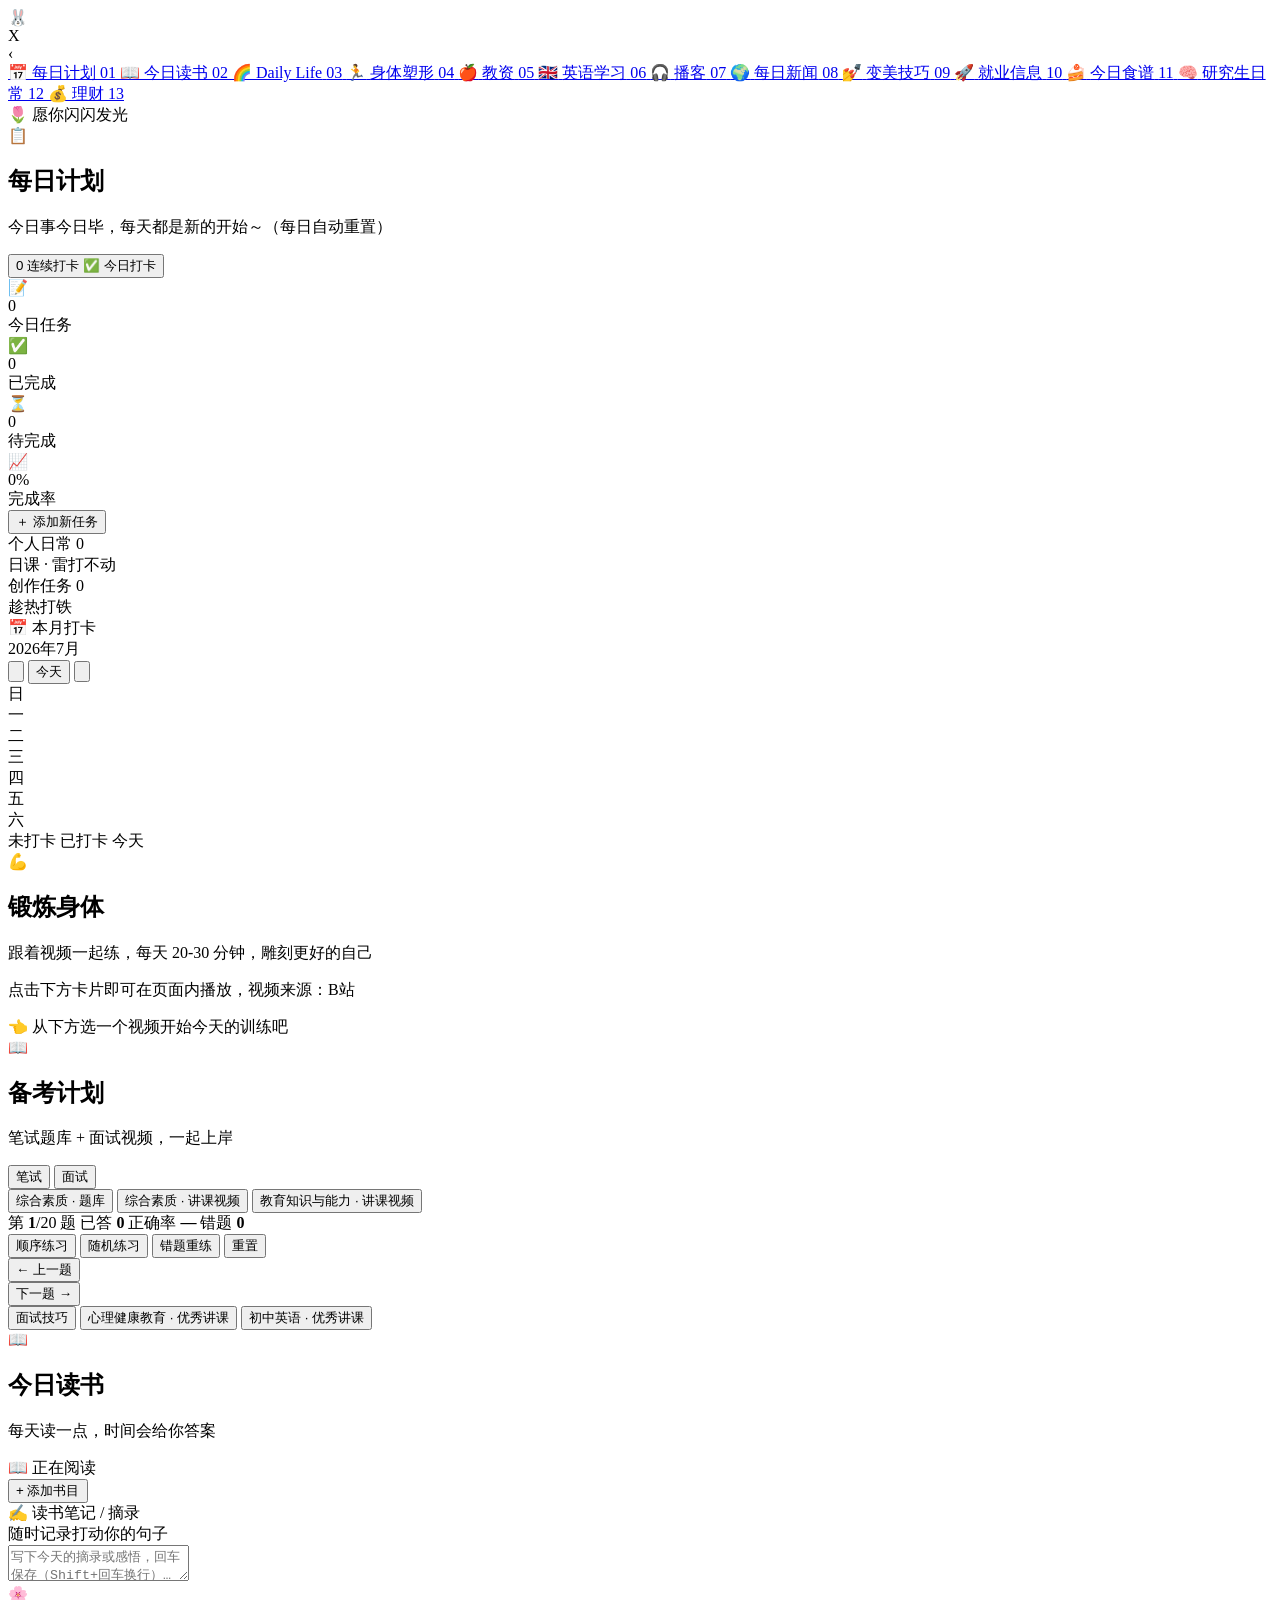
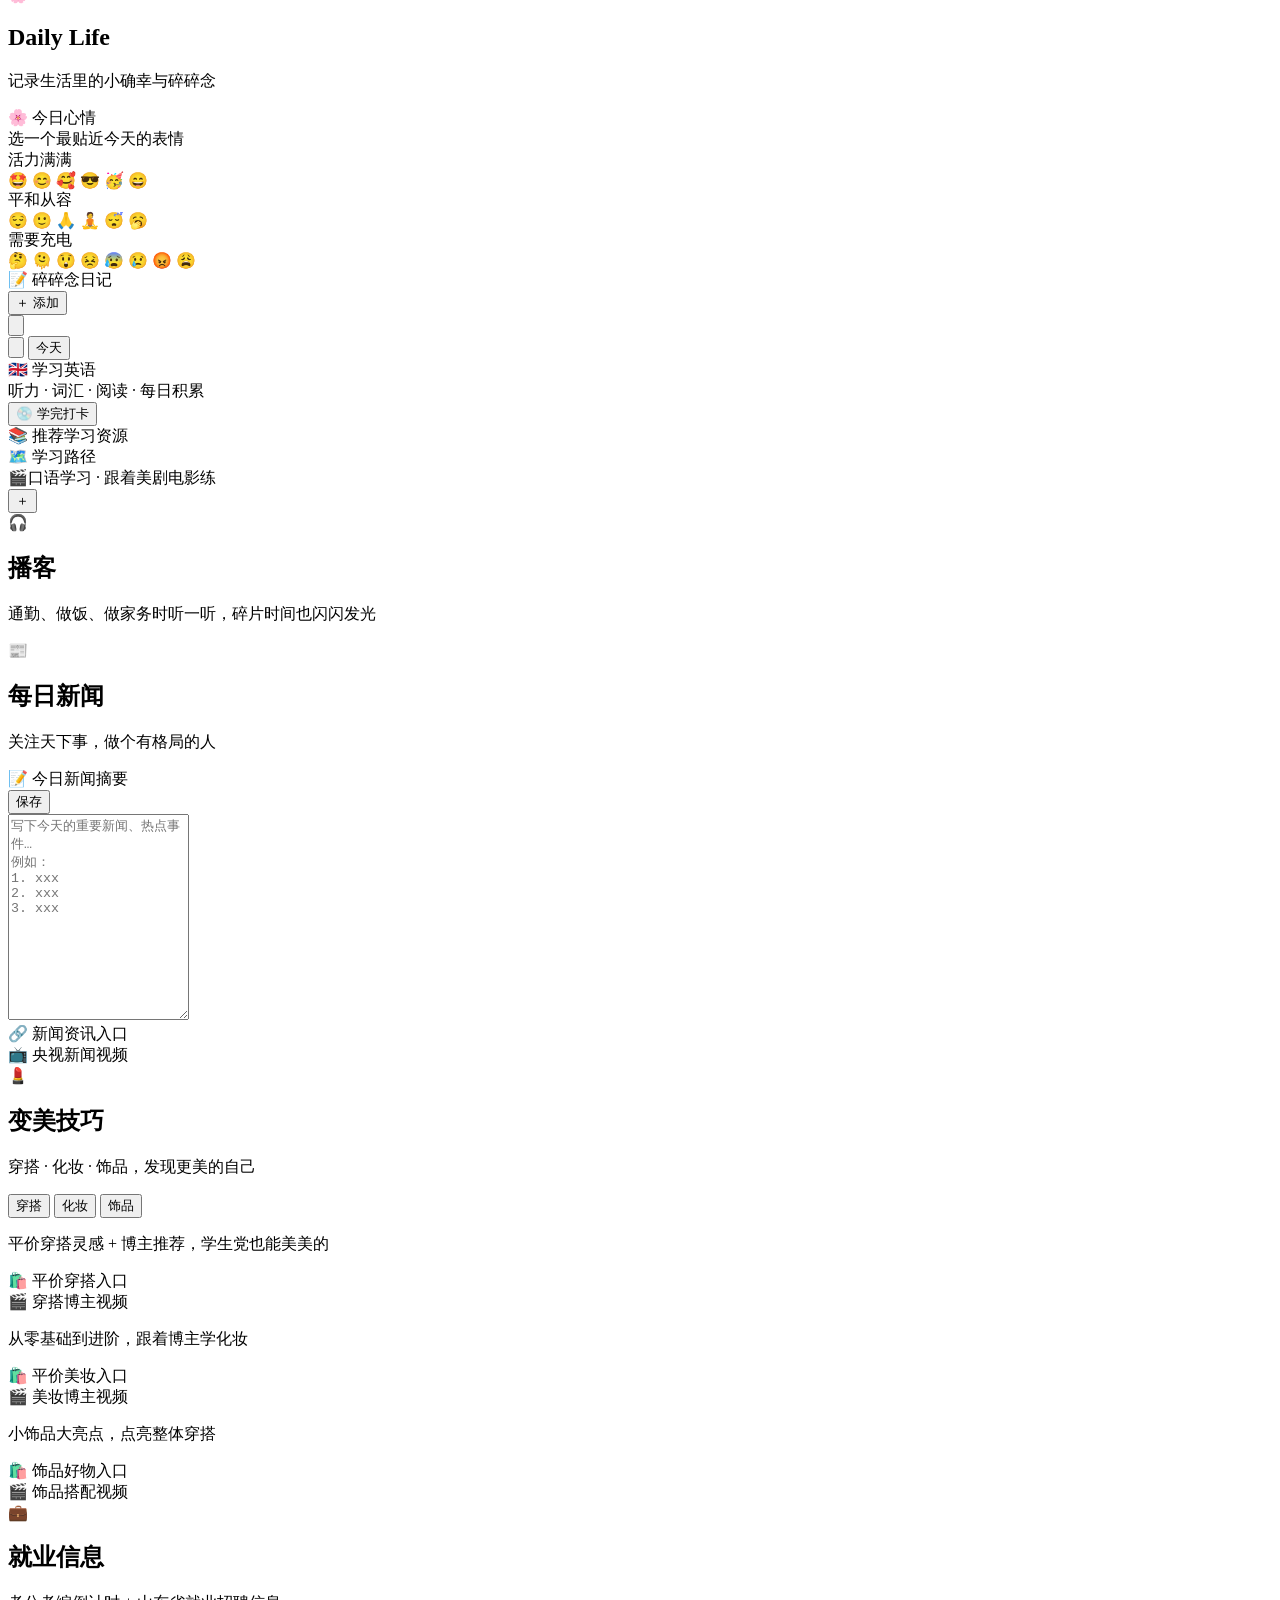
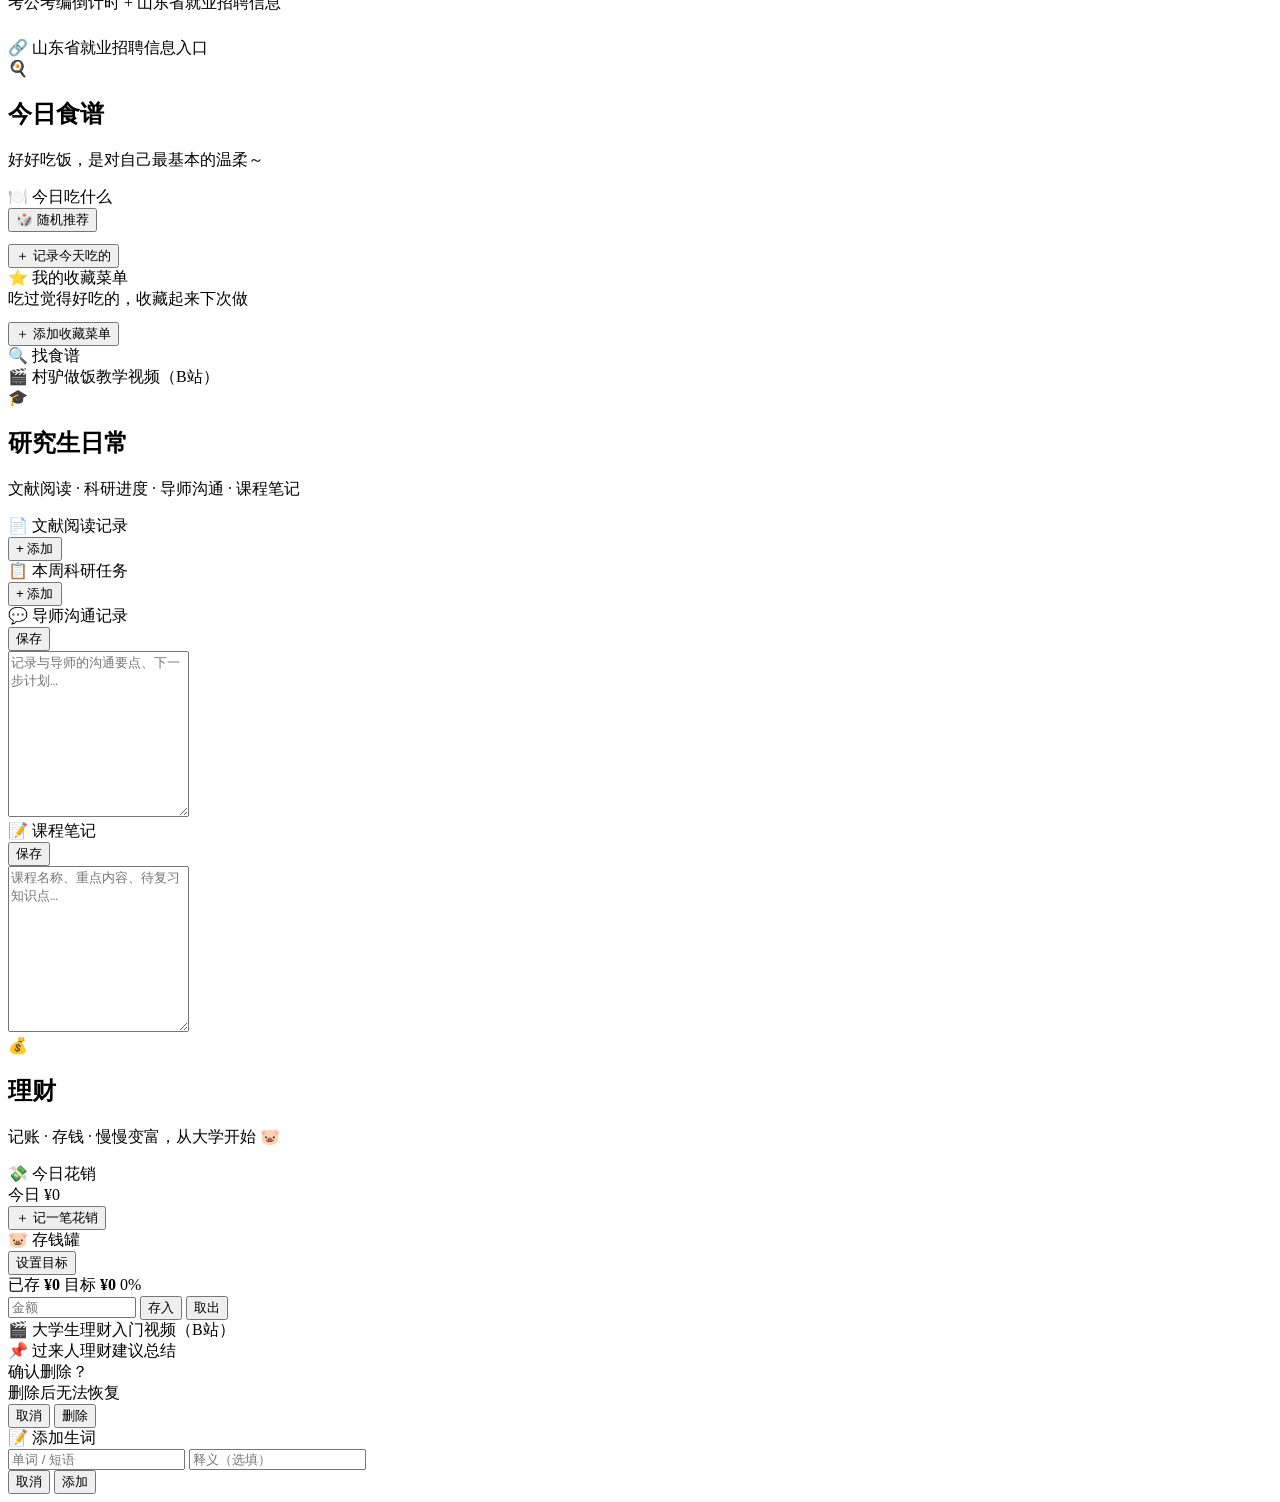
==== index.html @ 8f9fee1a "deploy: index.html" ====
<!DOCTYPE html>
<html lang="zh-CN">
<head>
  <meta charset="UTF-8" />
  <meta name="viewport" content="width=device-width, initial-scale=1.0" />
  <title>🐰 X</title>
  <meta name="theme-color" content="#d4a5a5" />
  <meta name="apple-mobile-web-app-capable" content="yes" />
  <meta name="apple-mobile-web-app-status-bar-style" content="default" />
  <meta name="apple-mobile-web-app-title" content="X" />
  <link rel="manifest" href="manifest.json" />
  <link rel="icon" type="image/x-icon" href="xsj-logo.ico" />
  <link rel="apple-touch-icon" href="apple-touch-icon.png" />
  <link rel="stylesheet" href="style.css" />
</head>
<body>
  <div class="app">
    <!-- ============= 侧边栏 ============= -->
    <aside class="sidebar">
      <div class="sidebar-top">
        <div class="user-pill">
          <div class="user-avatar">🐰</div>
          <div class="user-text">
            <div class="user-title">X</div>
          </div>
          <span class="user-arrow">‹</span>
        </div>
      </div>

      <nav class="nav" id="mainNav">
        <a class="nav-item active" data-page="plan" href="#plan">
          <span class="nav-emoji">📅</span>
          <span class="nav-label">每日计划</span>
          <span class="nav-num">01</span>
        </a>
        <a class="nav-item" data-page="reading" href="#reading">
          <span class="nav-emoji">📖</span>
          <span class="nav-label">今日读书</span>
          <span class="nav-num">02</span>
        </a>
        <a class="nav-item" data-page="dailylife" href="#dailylife">
          <span class="nav-emoji">🌈</span>
          <span class="nav-label">Daily Life</span>
          <span class="nav-num">03</span>
        </a>
        <a class="nav-item" data-page="body" href="#body">
          <span class="nav-emoji">🏃</span>
          <span class="nav-label">身体塑形</span>
          <span class="nav-num">04</span>
        </a>
        <a class="nav-item" data-page="exam" href="#exam">
          <span class="nav-emoji">🍎</span>
          <span class="nav-label">教资</span>
          <span class="nav-num">05</span>
        </a>
        <a class="nav-item" data-page="english" href="#english">
          <span class="nav-emoji">🇬🇧</span>
          <span class="nav-label">英语学习</span>
          <span class="nav-num">06</span>
        </a>
        <a class="nav-item" data-page="podcast" href="#podcast">
          <span class="nav-emoji">🎧</span>
          <span class="nav-label">播客</span>
          <span class="nav-num">07</span>
        </a>
        <a class="nav-item" data-page="news" href="#news">
          <span class="nav-emoji">🌍</span>
          <span class="nav-label">每日新闻</span>
          <span class="nav-num">08</span>
        </a>
        <a class="nav-item" data-page="beauty" href="#beauty">
          <span class="nav-emoji">💅</span>
          <span class="nav-label">变美技巧</span>
          <span class="nav-num">09</span>
        </a>
        <a class="nav-item" data-page="job" href="#job">
          <span class="nav-emoji">🚀</span>
          <span class="nav-label">就业信息</span>
          <span class="nav-num">10</span>
        </a>
        <a class="nav-item" data-page="food" href="#food">
          <span class="nav-emoji">🍰</span>
          <span class="nav-label">今日食谱</span>
          <span class="nav-num">11</span>
        </a>
        <a class="nav-item" data-page="grad" href="#grad">
          <span class="nav-emoji">🧠</span>
          <span class="nav-label">研究生日常</span>
          <span class="nav-num">12</span>
        </a>
        <a class="nav-item" data-page="finance" href="#finance">
          <span class="nav-emoji">💰</span>
          <span class="nav-label">理财</span>
          <span class="nav-num">13</span>
        </a>
      </nav>

      <div class="sidebar-bottom">
        <div class="mini-card">
          <span class="mini-icon">🌷</span>
          <span>愿你闪闪发光</span>
        </div>
      </div>
    </aside>

    <!-- ============= 主体内容 ============= -->
    <main class="main">
      <!-- ============= 每日计划 ============= -->
      <section class="page page-plan active" data-page="plan">
        <div class="page-header">
          <div>
            <div class="page-title-row">
              <span class="page-title-icon">📋</span>
              <h1>每日计划</h1>
            </div>
            <p class="page-desc">今日事今日毕，每天都是新的开始～（每日自动重置）</p>
          </div>
          <button class="checkin-pill" id="planCheckin">
            <span class="checkin-streak" id="planStreak">0</span>
            <span class="checkin-label">连续打卡</span>
            <span class="checkin-btn">
              <span class="checkin-check">✅</span>
              <span>今日打卡</span>
            </span>
          </button>
        </div>

        <!-- 统计4宫格 -->
        <div class="stats-grid">
          <div class="stat-tile">
            <div class="stat-tile-icon">📝</div>
            <div class="stat-tile-num" id="statTotal">0</div>
            <div class="stat-tile-label">今日任务</div>
          </div>
          <div class="stat-tile">
            <div class="stat-tile-icon">✅</div>
            <div class="stat-tile-num" id="statDone">0</div>
            <div class="stat-tile-label">已完成</div>
          </div>
          <div class="stat-tile">
            <div class="stat-tile-icon">⏳</div>
            <div class="stat-tile-num" id="statPending">0</div>
            <div class="stat-tile-label">待完成</div>
          </div>
          <div class="stat-tile">
            <div class="stat-tile-icon">📈</div>
            <div class="stat-tile-num" id="statRate">0%</div>
            <div class="stat-tile-label">完成率</div>
          </div>
        </div>

        <!-- 添加新任务 -->
        <button class="add-task-main" id="addTaskMain">
          <span class="add-plus">＋</span>
          <span>添加新任务</span>
        </button>

        <!-- 任务输入框（默认隐藏） -->
        <div class="add-task-expand" id="addTaskExpand" style="display:none">
          <div class="add-task-row">
            <input type="text" id="newTaskName" placeholder="输入新任务名称…" />
            <select id="newTaskCol">
              <option value="personal">个人日常</option>
              <option value="creative">创作任务</option>
            </select>
            <select id="newTaskLink">
              <option value="">无链接</option>
              <option value="reading">今日读书</option>
              <option value="dailylife">Daily Life</option>
              <option value="body">身体塑形</option>
              <option value="exam">教资</option>
              <option value="english">英语学习</option>
              <option value="podcast">播客</option>
              <option value="news">每日新闻</option>
              <option value="beauty">变美技巧</option>
              <option value="job">就业信息</option>
              <option value="food">今日食谱</option>
              <option value="grad">研究生日常</option>
              <option value="finance">理财</option>
            </select>
            <button class="btn-primary" id="confirmAddTask">添加</button>
            <button class="btn-ghost" id="cancelAddTask">取消</button>
          </div>
        </div>

        <!-- 双栏看板 -->
        <div class="kanban">
          <div class="kanban-col" data-col="personal">
            <div class="col-head">
              <div class="col-title">
                <span class="dot" style="background:#ff6fa5"></span>
                个人日常
                <span class="col-count" id="countPersonal">0</span>
              </div>
              <div class="col-sub">日课 · 雷打不动</div>
            </div>
            <div class="task-list" id="listPersonal"></div>
          </div>

          <div class="kanban-col" data-col="creative">
            <div class="col-head">
              <div class="col-title">
                <span class="dot" style="background:#a78bfa"></span>
                创作任务
                <span class="col-count" id="countCreative">0</span>
              </div>
              <div class="col-sub">趁热打铁</div>
            </div>
            <div class="task-list" id="listCreative"></div>
          </div>
        </div>

        <!-- 本月打卡日历 -->
        <div class="calendar-section">
          <div class="calendar-card">
            <div class="calendar-head">
              <div>
                <div class="calendar-title">📅 本月打卡</div>
                <div class="calendar-sub" id="calendarMonth">2026年7月</div>
              </div>
              <div class="calendar-nav">
                <button class="cal-nav-btn" id="calPrev" title="上一月">
                  <svg viewBox="0 0 24 24" fill="none"><path d="M15 18l-6-6 6-6" stroke="currentColor" stroke-width="2" stroke-linecap="round" stroke-linejoin="round"/></svg>
                </button>
                <button class="cal-nav-btn today" id="calToday" title="回到今天">今天</button>
                <button class="cal-nav-btn" id="calNext" title="下一月">
                  <svg viewBox="0 0 24 24" fill="none"><path d="M9 18l6-6-6-6" stroke="currentColor" stroke-width="2" stroke-linecap="round" stroke-linejoin="round"/></svg>
                </button>
              </div>
            </div>
            <div class="calendar-grid" id="calendarGrid">
              <div class="cal-weekday">日</div>
              <div class="cal-weekday">一</div>
              <div class="cal-weekday">二</div>
              <div class="cal-weekday">三</div>
              <div class="cal-weekday">四</div>
              <div class="cal-weekday">五</div>
              <div class="cal-weekday">六</div>
            </div>
            <div class="calendar-legend">
              <span><i class="legend-dot unchecked"></i>未打卡</span>
              <span><i class="legend-dot checked"></i>已打卡</span>
              <span><i class="legend-dot today"></i>今天</span>
            </div>
          </div>
        </div>
      </section>

      <!-- ============= 锻炼身体（原身体塑形） ============= -->
      <section class="page page-body" data-page="body">
        <div class="page-header">
          <div>
            <div class="page-title-row">
              <span class="page-title-icon">💪</span>
              <h1>锻炼身体</h1>
            </div>
            <p class="page-desc">跟着视频一起练，每天 20-30 分钟，雕刻更好的自己</p>
          </div>
        </div>
        <div class="body-intro">
          <p class="body-tip">点击下方卡片即可在页面内播放，视频来源：B站</p>
        </div>
        <div class="body-tabs" id="bodyTabs"></div>
        <div class="player-wrap" id="playerWrap">
          <div class="player-empty">👈 从下方选一个视频开始今天的训练吧</div>
        </div>
        <div class="video-grid" id="videoGrid"></div>
      </section>

      <!-- ============= 备考计划（原教资） ============= -->
      <section class="page page-exam" data-page="exam">
        <div class="page-header">
          <div>
            <div class="page-title-row">
              <span class="page-title-icon">📖</span>
              <h1>备考计划</h1>
            </div>
            <p class="page-desc">笔试题库 + 面试视频，一起上岸</p>
          </div>
        </div>

        <div class="teacher-subtabs">
          <button class="teacher-subtab active" data-subtab="written">笔试</button>
          <button class="teacher-subtab" data-subtab="interview">面试</button>
        </div>

        <div class="teacher-panel active" data-panel="written">
          <div class="teacher-cats" id="writtenCats">
            <button class="teacher-cat active" data-wcat="quiz">综合素质 · 题库</button>
            <button class="teacher-cat" data-wcat="zhs-video">综合素质 · 讲课视频</button>
            <button class="teacher-cat" data-wcat="jkn-video">教育知识与能力 · 讲课视频</button>
          </div>
          <div class="teacher-section active" data-wsection="quiz">
            <div class="quiz-wrap">
              <div class="quiz-topbar">
                <div class="quiz-stats">
                  <span class="quiz-stat">第 <b id="quizIndex">1</b>/<span id="quizTotal">20</span> 题</span>
                  <span class="quiz-stat quiz-stat-correct">已答 <b id="quizAnswered">0</b></span>
                  <span class="quiz-stat quiz-stat-rate">正确率 <b id="quizRate">—</b></span>
                  <span class="quiz-stat quiz-stat-wrong">错题 <b id="quizWrongCount">0</b></span>
                </div>
                <div class="quiz-controls">
                  <button class="quiz-mode-btn active" data-qmode="order">顺序练习</button>
                  <button class="quiz-mode-btn" data-qmode="random">随机练习</button>
                  <button class="quiz-mode-btn" data-qmode="wrong">错题重练</button>
                  <button class="quiz-mode-btn quiz-reset" id="quizReset">重置</button>
                </div>
              </div>
              <div class="quiz-card" id="quizCard"></div>
              <div class="quiz-nav">
                <button class="btn btn-ghost" id="quizPrev">← 上一题</button>
                <div class="quiz-dots" id="quizDots"></div>
                <button class="btn btn-ghost" id="quizNext">下一题 →</button>
              </div>
            </div>
          </div>
          <div class="teacher-section" data-wsection="zhs-video">
            <div class="teacher-video-grid" id="zhsVideoGrid"></div>
          </div>
          <div class="teacher-section" data-wsection="jkn-video">
            <div class="teacher-video-grid" id="jknVideoGrid"></div>
          </div>
        </div>

        <div class="teacher-panel" data-panel="interview">
          <div class="teacher-cats" id="interviewCats">
            <button class="teacher-cat active" data-icat="skills">面试技巧</button>
            <button class="teacher-cat" data-icat="psychology">心理健康教育 · 优秀讲课</button>
            <button class="teacher-cat" data-icat="english">初中英语 · 优秀讲课</button>
          </div>
          <div class="teacher-section active" data-isection="skills">
            <div class="teacher-video-grid" id="skillsVideoGrid"></div>
          </div>
          <div class="teacher-section" data-isection="psychology">
            <div class="teacher-video-grid" id="psychVideoGrid"></div>
          </div>
          <div class="teacher-section" data-isection="english">
            <div class="teacher-video-grid" id="engVideoGrid"></div>
          </div>
        </div>

        <div class="player-wrap" id="teacherPlayerWrap" style="display:none;">
          <div class="player-head">
            <div class="player-title" id="teacherPlayerTitle"></div>
            <a class="player-link" id="teacherPlayerLink" href="#" target="_blank" rel="noopener">在B站打开 ↗</a>
          </div>
          <div class="player-box">
            <iframe id="teacherPlayerFrame" src="" scrolling="no" border="0" frameborder="no" framespacing="0" allowfullscreen="true"></iframe>
          </div>
        </div>
      </section>

      <!-- ============= 今日读书 ============= -->
      <section class="page page-reading" data-page="reading">
        <div class="page-header">
          <div>
            <div class="page-title-row">
              <span class="page-title-icon">📖</span>
              <h1>今日读书</h1>
            </div>
            <p class="page-desc">每天读一点，时间会给你答案</p>
          </div>
        </div>
        <div class="reading-layout">
          <div class="read-card read-current">
            <div class="read-head">
              <div class="read-tag">📖 正在阅读</div>
              <button class="btn-mini" id="addBookBtn">+ 添加书目</button>
            </div>
            <div class="read-list" id="readingList"></div>
          </div>
          <div class="read-card read-notes">
            <div class="read-head">
              <div class="read-tag">✍️ 读书笔记 / 摘录</div>
              <span class="read-sub">随时记录打动你的句子</span>
            </div>
            <div class="note-input-wrap">
              <textarea id="noteInput" class="note-input" placeholder="写下今天的摘录或感悟，回车保存（Shift+回车换行）…"></textarea>
            </div>
            <div class="note-list" id="noteList"></div>
          </div>
        </div>
      </section>

      <!-- ============= Daily Life ============= -->
      <section class="page page-dailylife" data-page="dailylife">
        <div class="page-header">
          <div>
            <div class="page-title-row">
              <span class="page-title-icon">🌸</span>
              <h1>Daily Life</h1>
            </div>
            <p class="page-desc">记录生活里的小确幸与碎碎念</p>
          </div>
        </div>
        <div class="life-layout">
          <div class="life-mood">
            <div class="life-card">
              <div class="read-head">
                <div class="read-tag">🌸 今日心情</div>
                <span class="read-sub">选一个最贴近今天的表情</span>
              </div>
              <div class="mood-section">
                <div class="mood-label mood-label-up">活力满满</div>
                <div class="mood-row" id="moodRowUp">
                  <span class="mood" data-mood="🤩" title="超激动">🤩</span>
                  <span class="mood" data-mood="😊" title="开心">😊</span>
                  <span class="mood" data-mood="🥰" title="被爱包围">🥰</span>
                  <span class="mood" data-mood="😎" title="自信">😎</span>
                  <span class="mood" data-mood="🥳" title="庆祝">🥳</span>
                  <span class="mood" data-mood="😄" title="快乐">😄</span>
                </div>
              </div>
              <div class="mood-section">
                <div class="mood-label mood-label-calm">平和从容</div>
                <div class="mood-row" id="moodRowCalm">
                  <span class="mood" data-mood="😌" title="满足">😌</span>
                  <span class="mood" data-mood="🙂" title="还行">🙂</span>
                  <span class="mood" data-mood="🙏" title="感恩">🙏</span>
                  <span class="mood" data-mood="🧘" title="禅意">🧘</span>
                  <span class="mood" data-mood="😴" title="困倦">😴</span>
                  <span class="mood" data-mood="🥱" title="打哈欠">🥱</span>
                </div>
              </div>
              <div class="mood-section">
                <div class="mood-label mood-label-down">需要充电</div>
                <div class="mood-row" id="moodRowDown">
                  <span class="mood" data-mood="🤔" title="思考">🤔</span>
                  <span class="mood" data-mood="🫠" title="融化">🫠</span>
                  <span class="mood" data-mood="😲" title="惊讶">😲</span>
                  <span class="mood" data-mood="😣" title="烦躁">😣</span>
                  <span class="mood" data-mood="😰" title="焦虑">😰</span>
                  <span class="mood" data-mood="😢" title="难过">😢</span>
                  <span class="mood" data-mood="😡" title="生气">😡</span>
                  <span class="mood" data-mood="😩" title="疲惫">😩</span>
                </div>
              </div>
            </div>
          </div>
          <div class="life-diary">
            <div class="life-card">
              <div class="read-head">
                <div class="read-tag">📝 碎碎念日记</div>
                <button class="btn-mini" id="addDiaryBtn">＋ 添加</button>
              </div>
              <!-- 日期导航 -->
              <div class="diary-date-nav">
                <button class="cal-nav-btn" id="diaryDatePrev" title="前一天">
                  <svg viewBox="0 0 24 24" fill="none"><path d="M15 18l-6-6 6-6" stroke="currentColor" stroke-width="2" stroke-linecap="round" stroke-linejoin="round"/></svg>
                </button>
                <div class="diary-date-display" id="diaryDateDisplay"></div>
                <button class="cal-nav-btn" id="diaryDateNext" title="后一天">
                  <svg viewBox="0 0 24 24" fill="none"><path d="M9 18l6-6-6-6" stroke="currentColor" stroke-width="2" stroke-linecap="round" stroke-linejoin="round"/></svg>
                </button>
                <button class="cal-nav-btn today" id="diaryDateToday">今天</button>
              </div>
              <!-- 添加碎碎念输入区 -->
              <div class="diary-add-expand" id="addDiaryExpand" style="display:none">
                <textarea id="diaryInput" class="note-input" placeholder="今天发生了什么值得记住的事？Shift+回车换行，Enter 或点添加保存…" style="min-height:80px;margin-bottom:10px"></textarea>
                <div class="diary-add-actions">
                  <button class="btn-primary" id="confirmAddDiary">添加</button>
                  <button class="btn-ghost" id="cancelAddDiary">取消</button>
                </div>
              </div>
              <!-- 当日心情展示 -->
              <div class="diary-mood-display" id="diaryMoodDisplay"></div>
              <!-- 碎碎念列表 -->
              <div class="diary-list" id="diaryList"></div>
            </div>
          </div>
        </div>
      </section>

      <!-- ============= 英语学习 ============= -->
      <section class="page page-english" data-page="english">
        <div class="eng-hero">
          <div class="eng-hero-text">
            <div class="eng-hero-title">🇬🇧 学习英语</div>
            <div class="eng-hero-sub">听力 · 词汇 · 阅读 · 每日积累</div>
          </div>
          <button class="eng-checkin" id="engCheckinBtn">
            <span class="eng-checkin-icon">💿</span>
            <span class="eng-checkin-text">学完打卡</span>
          </button>
        </div>

        <div class="eng-card">
          <div class="eng-section-title">
            <span class="eng-section-icon">📚</span>
            <span>推荐学习资源</span>
          </div>
          <div class="eng-resource-list" id="engResourceList"></div>
        </div>

        <div class="eng-card">
          <div class="eng-section-title">
            <span class="eng-section-icon">🗺️</span>
            <span>学习路径</span>
          </div>
          <div class="eng-path" id="engPathList"></div>
        </div>

        <div class="eng-card">
          <div class="eng-section-title eng-flex">
            <div><span class="eng-section-icon">🎬</span><span>口语学习 · 跟着美剧电影练</span></div>
            <button class="eng-mini-add" id="engAddWordMini" title="添加生词">＋</button>
          </div>
          <div class="eng-oral-grid" id="engOralGrid"></div>
        </div>
      </section>

      <!-- ============= 播客 ============= -->
      <section class="page page-podcast" data-page="podcast">
        <div class="page-header">
          <div>
            <div class="page-title-row">
              <span class="page-title-icon">🎧</span>
              <h1>播客</h1>
            </div>
            <p class="page-desc">通勤、做饭、做家务时听一听，碎片时间也闪闪发光</p>
          </div>
        </div>
        <div class="podcast-grid" id="podcastGrid"></div>
      </section>

      <!-- ============= 每日新闻 ============= -->
      <section class="page page-news" data-page="news">
        <div class="page-header">
          <div>
            <div class="page-title-row">
              <span class="page-title-icon">📰</span>
              <h1>每日新闻</h1>
            </div>
            <p class="page-desc">关注天下事，做个有格局的人</p>
          </div>
        </div>
        <div class="news-layout">
          <div class="news-left">
            <div class="news-card">
              <div class="read-head">
                <div class="read-tag">📝 今日新闻摘要</div>
                <button class="btn-mini" id="saveNewsBtn">保存</button>
              </div>
              <textarea id="newsInput" class="memo-input" style="min-height:200px" placeholder="写下今天的重要新闻、热点事件…&#10;例如：&#10;1. xxx&#10;2. xxx&#10;3. xxx"></textarea>
              <div class="news-saved-list" id="newsSavedList"></div>
            </div>
            <div class="news-card">
              <div class="read-tag">🔗 新闻资讯入口</div>
              <div class="news-links" id="newsLinks"></div>
            </div>
          </div>
          <div class="news-right">
            <div class="news-card">
              <div class="read-tag">📺 央视新闻视频</div>
              <div class="teacher-video-grid" id="newsVideoGrid"></div>
            </div>
          </div>
        </div>
      </section>

      <!-- ============= 变美技巧 ============= -->
      <section class="page page-beauty" data-page="beauty">
        <div class="page-header">
          <div>
            <div class="page-title-row">
              <span class="page-title-icon">💄</span>
              <h1>变美技巧</h1>
            </div>
            <p class="page-desc">穿搭 · 化妆 · 饰品，发现更美的自己</p>
          </div>
        </div>
        <div class="eng-subtabs">
          <button class="eng-subtab active" data-bsub="outfit">穿搭</button>
          <button class="eng-subtab" data-bsub="makeup">化妆</button>
          <button class="eng-subtab" data-bsub="accessory">饰品</button>
        </div>
        <div class="eng-panel active" data-bpanel="outfit">
          <div class="body-intro"><p class="body-tip">平价穿搭灵感 + 博主推荐，学生党也能美美的</p></div>
          <div class="beauty-section">
            <div class="beauty-sub-title">🛍️ 平价穿搭入口</div>
            <div class="beauty-links" id="outfitLinks"></div>
          </div>
          <div class="beauty-section">
            <div class="beauty-sub-title">🎬 穿搭博主视频</div>
            <div class="teacher-video-grid" id="outfitVideoGrid"></div>
          </div>
        </div>
        <div class="eng-panel" data-bpanel="makeup">
          <div class="body-intro"><p class="body-tip">从零基础到进阶，跟着博主学化妆</p></div>
          <div class="beauty-section">
            <div class="beauty-sub-title">🛍️ 平价美妆入口</div>
            <div class="beauty-links" id="makeupLinks"></div>
          </div>
          <div class="beauty-section">
            <div class="beauty-sub-title">🎬 美妆博主视频</div>
            <div class="teacher-video-grid" id="makeupVideoGrid"></div>
          </div>
        </div>
        <div class="eng-panel" data-bpanel="accessory">
          <div class="body-intro"><p class="body-tip">小饰品大亮点，点亮整体穿搭</p></div>
          <div class="beauty-section">
            <div class="beauty-sub-title">🛍️ 饰品好物入口</div>
            <div class="beauty-links" id="accLinks"></div>
          </div>
          <div class="beauty-section">
            <div class="beauty-sub-title">🎬 饰品搭配视频</div>
            <div class="teacher-video-grid" id="accVideoGrid"></div>
          </div>
        </div>
      </section>

      <!-- ============= 就业信息 ============= -->
      <section class="page page-job" data-page="job">
        <div class="page-header">
          <div>
            <div class="page-title-row">
              <span class="page-title-icon">💼</span>
              <h1>就业信息</h1>
            </div>
            <p class="page-desc">考公考编倒计时 + 山东省就业招聘信息</p>
          </div>
        </div>
        <div class="countdown-grid" id="countdownGrid"></div>
        <div class="beauty-section" style="margin-top:24px">
          <div class="beauty-sub-title">🔗 山东省就业招聘信息入口</div>
          <div class="beauty-links" id="jobLinks"></div>
        </div>
      </section>

      <!-- ============= 今日食谱 ============= -->
      <section class="page page-food" data-page="food">
        <div class="page-header">
          <div>
            <div class="page-title-row">
              <span class="page-title-icon">🍳</span>
              <h1>今日食谱</h1>
            </div>
            <p class="page-desc">好好吃饭，是对自己最基本的温柔～</p>
          </div>
        </div>
        <!-- 今日吃什么记录 -->
        <div class="food-today-card">
          <div class="read-head">
            <div class="read-tag">🍽️ 今日吃什么</div>
            <button class="btn-mini" id="randomFoodBtn">🎲 随机推荐</button>
          </div>
          <div class="food-random-hint" id="randomFoodHint" style="display:none"></div>
          <button class="add-task-main" id="addFoodBtn" style="margin-top:12px">
            <span class="add-plus">＋</span>
            <span>记录今天吃的</span>
          </button>
          <div class="add-task-expand" id="addFoodExpand" style="display:none">
            <div class="add-task-row">
              <input type="text" id="newFoodName" placeholder="菜名（如：番茄炒蛋）" />
              <select id="newFoodMeal">
                <option value="早餐">🌅 早餐</option>
                <option value="午餐">☀️ 午餐</option>
                <option value="晚餐">🌙 晚餐</option>
                <option value="零食">🍰 零食</option>
              </select>
              <select id="newFoodRate">
                <option value="😋">😋 好吃</option>
                <option value="🤤">🤤 超好吃</option>
                <option value="😊">😊 还行</option>
                <option value="😐">😐 一般</option>
                <option value="😖">😖 踩雷</option>
              </select>
              <input type="text" id="newFoodNote" placeholder="备注（选填）" />
              <button class="btn-primary" id="confirmAddFood">添加</button>
              <button class="btn-ghost" id="cancelAddFood">取消</button>
            </div>
          </div>
          <div class="food-today-stats" id="foodTodayStats"></div>
          <div class="food-record-list" id="foodRecordList"></div>
        </div>

        <!-- 我的收藏菜单 -->
        <div class="food-menu-card">
          <div class="read-head">
            <div class="read-tag">⭐ 我的收藏菜单</div>
            <span class="read-sub">吃过觉得好吃的，收藏起来下次做</span>
          </div>
          <button class="add-task-main" id="addMenuBtn" style="margin-top:12px">
            <span class="add-plus">＋</span>
            <span>添加收藏菜单</span>
          </button>
          <div class="add-task-expand" id="addMenuExpand" style="display:none">
            <div class="add-task-row">
              <input type="text" id="newMenuName" placeholder="菜名（如：红烧排骨）" />
              <input type="text" id="newMenuRecipe" placeholder="简单做法（选填）" />
              <button class="btn-primary" id="confirmAddMenu">添加</button>
              <button class="btn-ghost" id="cancelAddMenu">取消</button>
            </div>
          </div>
          <div class="food-menu-grid" id="foodMenuGrid"></div>
        </div>

        <div class="beauty-section">
          <div class="beauty-sub-title">🔍 找食谱</div>
          <div class="beauty-links" id="foodLinks"></div>
        </div>
        <div class="beauty-section">
          <div class="beauty-sub-title">🎬 村驴做饭教学视频（B站）</div>
          <div class="teacher-video-grid" id="foodVideoGrid"></div>
        </div>
      </section>

      <!-- ============= 研究生日常 ============= -->
      <section class="page page-grad" data-page="grad">
        <div class="page-header">
          <div>
            <div class="page-title-row">
              <span class="page-title-icon">🎓</span>
              <h1>研究生日常</h1>
            </div>
            <p class="page-desc">文献阅读 · 科研进度 · 导师沟通 · 课程笔记</p>
          </div>
        </div>
        <div class="grad-layout">
          <div class="grad-col">
            <div class="news-card">
              <div class="read-head">
                <div class="read-tag">📄 文献阅读记录</div>
                <button class="btn-mini" id="addPaperBtn">+ 添加</button>
              </div>
              <div class="add-task-expand" id="addPaperExpand" style="display:none">
                <div class="add-task-row">
                  <input type="text" id="newPaperTitle" placeholder="论文标题" />
                  <input type="text" id="newPaperNote" placeholder="笔记（选填）" />
                  <button class="btn-primary" id="confirmAddPaper">添加</button>
                  <button class="btn-ghost" id="cancelAddPaper">取消</button>
                </div>
              </div>
              <div class="word-list" id="paperList"></div>
            </div>
            <div class="news-card">
              <div class="read-head">
                <div class="read-tag">📋 本周科研任务</div>
                <button class="btn-mini" id="addResearchBtn">+ 添加</button>
              </div>
              <div class="add-task-expand" id="addResearchExpand" style="display:none">
                <div class="add-task-row">
                  <input type="text" id="newResearch" placeholder="科研任务…" />
                  <button class="btn-primary" id="confirmAddResearch">添加</button>
                  <button class="btn-ghost" id="cancelAddResearch">取消</button>
                </div>
              </div>
              <div class="word-list" id="researchList"></div>
            </div>
          </div>
          <div class="grad-col">
            <div class="news-card">
              <div class="read-head">
                <div class="read-tag">💬 导师沟通记录</div>
                <button class="btn-mini" id="saveMentorBtn">保存</button>
              </div>
              <textarea id="mentorInput" class="memo-input" style="min-height:160px" placeholder="记录与导师的沟通要点、下一步计划…"></textarea>
            </div>
            <div class="news-card">
              <div class="read-head">
                <div class="read-tag">📝 课程笔记</div>
                <button class="btn-mini" id="saveCourseBtn">保存</button>
              </div>
              <textarea id="courseInput" class="memo-input" style="min-height:160px" placeholder="课程名称、重点内容、待复习知识点…"></textarea>
            </div>
          </div>
        </div>
      </section>

      <!-- ============= 理财 ============= -->
      <section class="page page-finance" data-page="finance">
        <div class="page-header">
          <div>
            <div class="page-title-row">
              <span class="page-title-icon">💰</span>
              <h1>理财</h1>
            </div>
            <p class="page-desc">记账 · 存钱 · 慢慢变富，从大学开始 🐷</p>
          </div>
        </div>

        <!-- 今日花销 -->
        <div class="news-card finance-card">
          <div class="read-head">
            <div class="read-tag">💸 今日花销</div>
            <div class="finance-total" id="spendTodayTotal">今日 ¥0</div>
          </div>
          <div class="finance-stat-row" id="spendCatStats"></div>
          <button class="add-task-main" id="addSpendBtn">
            <span class="add-plus">＋</span>
            <span>记一笔花销</span>
          </button>
          <div class="add-task-expand" id="addSpendExpand" style="display:none">
            <div class="add-task-row">
              <input type="text" id="newSpendName" placeholder="买了啥（如：奶茶）" />
              <select id="newSpendCat">
                <option value="🍜 餐饮">🍜 餐饮</option>
                <option value="🛍️ 购物">🛍️ 购物</option>
                <option value="🚌 交通">🚌 交通</option>
                <option value="🎮 娱乐">🎮 娱乐</option>
                <option value="📚 学习">📚 学习</option>
                <option value="💊 其他">💊 其他</option>
              </select>
              <input type="number" id="newSpendAmount" placeholder="金额" min="0" step="0.01" style="width:110px" />
              <button class="btn-primary" id="confirmAddSpend">添加</button>
              <button class="btn-ghost" id="cancelAddSpend">取消</button>
            </div>
          </div>
          <div class="spend-list" id="spendList"></div>
        </div>

        <!-- 存钱罐 -->
        <div class="news-card finance-card">
          <div class="read-head">
            <div class="read-tag">🐷 存钱罐</div>
            <button class="btn-mini" id="editGoalBtn">设置目标</button>
          </div>
          <div class="save-progress-wrap">
            <div class="save-bar"><div class="save-bar-fill" id="saveBarFill"></div></div>
            <div class="save-nums">
              <span>已存 <b id="saveCurrent">¥0</b></span>
              <span>目标 <b id="saveTarget">¥0</b></span>
              <span class="save-percent" id="savePercent">0%</span>
            </div>
          </div>
          <div class="save-input-row">
            <input type="number" id="saveAddAmount" placeholder="金额" min="0" step="1" style="width:120px" />
            <button class="btn-primary" id="saveDepositBtn">存入</button>
            <button class="btn-ghost" id="saveWithdrawBtn">取出</button>
          </div>
        </div>

        <!-- 学习理财 -->
        <div class="beauty-section">
          <div class="beauty-sub-title">🎬 大学生理财入门视频（B站）</div>
          <div class="teacher-video-grid" id="financeVideoGrid"></div>
        </div>
        <div class="beauty-section">
          <div class="beauty-sub-title">📌 过来人理财建议总结</div>
          <div class="finance-tips" id="financeTips"></div>
        </div>
      </section>
    </main>
  </div>

  <!-- ============= 删除确认弹窗 ============= -->
  <div class="modal" id="deleteModal">
    <div class="modal-box">
      <div class="modal-title">确认删除？</div>
      <div class="modal-text" id="deleteText">删除后无法恢复</div>
      <div class="modal-actions">
        <button class="btn btn-ghost" id="cancelDelete">取消</button>
        <button class="btn btn-danger" id="confirmDelete">删除</button>
      </div>
    </div>
  </div>

  <!-- ============= 英语学习 · 添加生词弹窗 ============= -->
  <div class="modal" id="wordModal">
    <div class="modal-box" style="max-width: 420px;">
      <div class="modal-title">📝 添加生词</div>
      <div class="eng-word-form">
        <input type="text" id="newWord" placeholder="单词 / 短语" />
        <input type="text" id="newWordMean" placeholder="释义（选填）" />
      </div>
      <div class="modal-actions">
        <button class="btn btn-ghost" id="cancelWord">取消</button>
        <button class="btn btn-primary" id="confirmAddWord">添加</button>
      </div>
    </div>
  </div>

  <script src="script.js"></script>
  <!-- PWA Service Worker -->
  <script>
    if ('serviceWorker' in navigator) {
      window.addEventListener('load', () => {
        navigator.serviceWorker.register('./sw.js').then(reg => {
          console.log('[SW] Service Worker 已注册');
        }).catch(err => console.warn('[SW] 注册失败', err));
      });
    }
  </script>
</body>
</html>
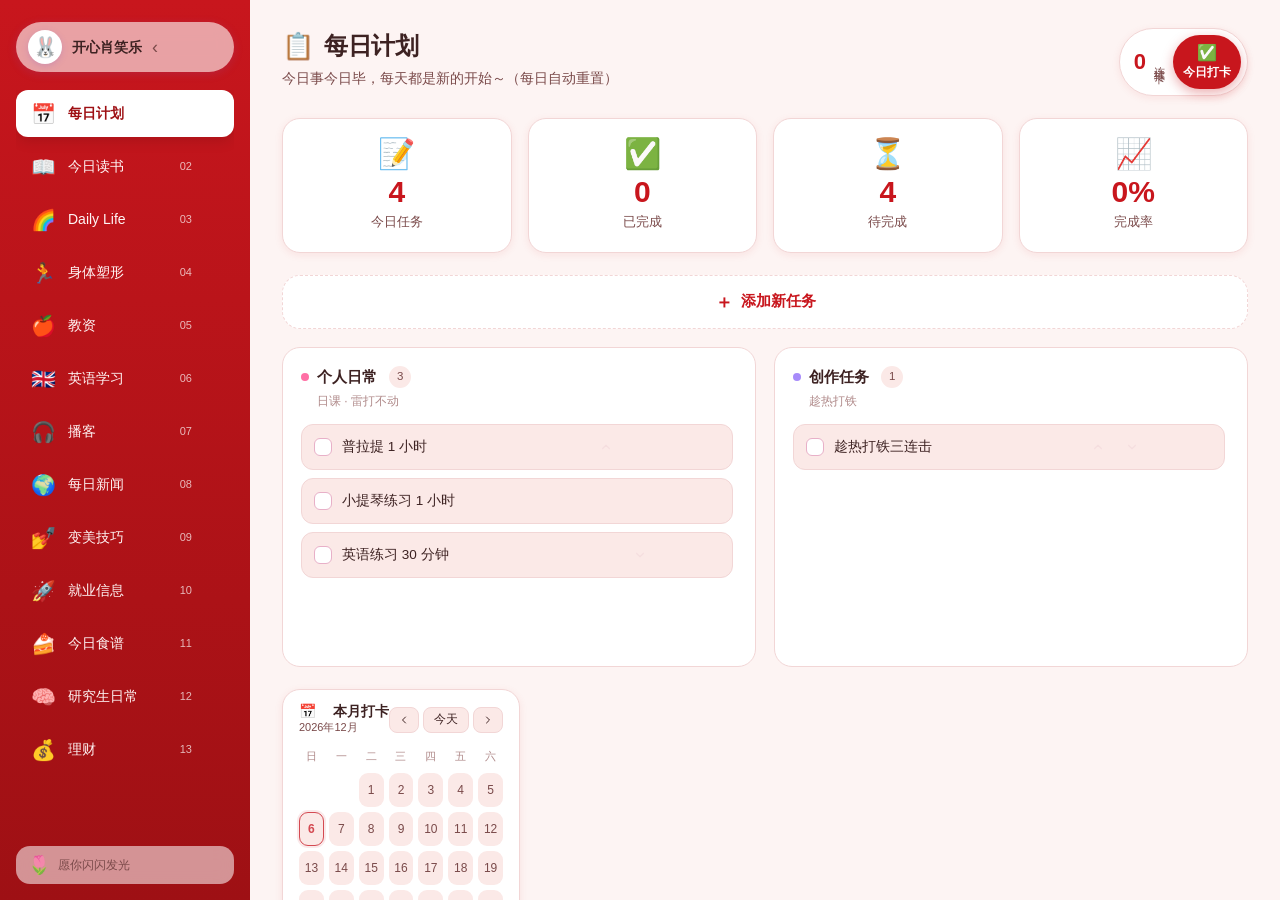
==== commit 98f247a8: "Add files via upload" ====
--- a/index.html
+++ b/index.html
@@ -3,11 +3,11 @@
 <head>
   <meta charset="UTF-8" />
   <meta name="viewport" content="width=device-width, initial-scale=1.0" />
-  <title>🐰 X</title>
+  <title>🐰 开心肖笑乐</title>
   <meta name="theme-color" content="#d4a5a5" />
   <meta name="apple-mobile-web-app-capable" content="yes" />
   <meta name="apple-mobile-web-app-status-bar-style" content="default" />
-  <meta name="apple-mobile-web-app-title" content="X" />
+  <meta name="apple-mobile-web-app-title" content="开心肖笑乐" />
   <link rel="manifest" href="manifest.json" />
   <link rel="icon" type="image/x-icon" href="xsj-logo.ico" />
   <link rel="apple-touch-icon" href="apple-touch-icon.png" />
@@ -21,7 +21,7 @@
         <div class="user-pill">
           <div class="user-avatar">🐰</div>
           <div class="user-text">
-            <div class="user-title">X</div>
+            <div class="user-title">开心肖笑乐</div>
           </div>
           <span class="user-arrow">‹</span>
         </div>
@@ -871,15 +871,5 @@
   </div>
 
   <script src="script.js"></script>
-  <!-- PWA Service Worker -->
-  <script>
-    if ('serviceWorker' in navigator) {
-      window.addEventListener('load', () => {
-        navigator.serviceWorker.register('./sw.js').then(reg => {
-          console.log('[SW] Service Worker 已注册');
-        }).catch(err => console.warn('[SW] 注册失败', err));
-      });
-    }
-  </script>
 </body>
 </html>
--- a/style.css
+++ b/style.css
@@ -0,0 +1,1700 @@
+/* ============= 基础重置 ============= */
+* { box-sizing: border-box; margin: 0; padding: 0; }
+
+:root {
+  /* 100 元人民币红 · 央行红 */
+  --bg: #fdf4f3;
+  --bg-soft: #fbe9e7;
+  --card: #ffffff;
+  --text: #3d2222;
+  --text-soft: #7a4a4a;
+  --text-mute: #b08a8a;
+  --line: #f2d6d6;
+  --line-soft: #faecec;
+  --primary: #c8161d;
+  --primary-soft: #fbe6e6;
+  --primary-dark: #9e1014;
+  --success: #5ecf8a;
+  --warning: #ffb367;
+  --danger: #ff6b6b;
+  --purple: #d44a52;
+  --purple-soft: #fbeaea;
+  --sidebar-bg: linear-gradient(180deg, #c8161d 0%, #9e1014 100%);
+  --sidebar-text: #fff5f5;
+  --sidebar-active: #ffffff;
+  --shadow-sm: 0 2px 8px rgba(200, 22, 29, 0.08);
+  --shadow: 0 6px 24px rgba(200, 22, 29, 0.12);
+  --shadow-lg: 0 14px 40px rgba(200, 22, 29, 0.18);
+  --radius: 18px;
+  --radius-sm: 12px;
+  --emoji-font: "Segoe UI Emoji", "Segoe UI Symbol", "Apple Color Emoji", "Noto Color Emoji", "Android Emoji", emoji;
+}
+
+/* ===== emoji 统一字体栈 ===== */
+.nav-emoji, .mini-icon, .page-title-icon, .stat-tile-icon,
+.mood, .food-record-emoji, .user-avatar,
+.read-tag, .beauty-sub-title, .calendar-title,
+.player-empty, option {
+  font-family: var(--emoji-font);
+}
+
+/* 元素自身仍使用 line-height:1 避免 emoji 撑高布局 */
+.read-tag, .beauty-sub-title, .calendar-title, .player-empty, option {
+  line-height: 1;
+}
+
+/* 表单控件 select 内的 emoji 需要单独处理 */
+select {
+  font-family: inherit, var(--emoji-font);
+}
+select option {
+  font-family: var(--emoji-font);
+}
+
+html, body {
+  height: 100%;
+  font-family: -apple-system, BlinkMacSystemFont, "Segoe UI", "PingFang SC",
+    "Hiragino Sans GB", "Microsoft YaHei", "Helvetica Neue", sans-serif,
+    "Segoe UI Emoji", "Segoe UI Symbol", "Apple Color Emoji", "Noto Color Emoji", emoji;
+  color: var(--text);
+  background: var(--bg);
+  -webkit-font-smoothing: antialiased;
+  font-size: 14px;
+  line-height: 1.5;
+  font-variant-emoji: emoji;
+}
+
+/* ============= 整体布局 ============= */
+.app {
+  display: flex;
+  height: 100vh;
+  overflow: hidden;
+}
+
+/* ============= 侧边栏 ============= */
+.sidebar {
+  width: 250px;
+  flex-shrink: 0;
+  background: var(--sidebar-bg);
+  display: flex;
+  flex-direction: column;
+  padding: 22px 16px 16px;
+  position: relative;
+}
+
+.sidebar-top { margin-bottom: 18px; }
+.user-pill {
+  display: flex;
+  align-items: center;
+  gap: 10px;
+  padding: 8px 12px;
+  background: rgba(255, 255, 255, 0.6);
+  border-radius: 999px;
+  backdrop-filter: blur(8px);
+  box-shadow: 0 2px 10px rgba(138, 92, 196, 0.18);
+}
+.user-avatar {
+  font-family: var(--emoji-font);
+  width: 34px; height: 34px; border-radius: 50%;
+  background: #fff;
+  display: flex; align-items: center; justify-content: center;
+  font-size: 20px;
+  box-shadow: 0 2px 6px rgba(138, 92, 196, 0.25);
+  line-height: 1;
+}
+.user-title {
+  font-size: 14px; font-weight: 700; color: var(--text);
+  flex: 1;
+}
+.user-arrow {
+  color: var(--text-soft); font-size: 18px;
+}
+
+.nav {
+  display: flex;
+  flex-direction: column;
+  gap: 6px;
+  flex: 1;
+  overflow-y: auto;
+}
+.nav::-webkit-scrollbar { width: 4px; }
+.nav::-webkit-scrollbar-thumb { background: rgba(255, 255, 255, 0.4); border-radius: 2px; }
+.nav-item {
+  display: flex; align-items: center; gap: 10px;
+  padding: 10px 12px;
+  border-radius: 12px;
+  color: var(--sidebar-text);
+  text-decoration: none;
+  font-size: 14px;
+  transition: all 0.18s;
+  cursor: pointer;
+  user-select: none;
+  position: relative;
+}
+.nav-item:hover {
+  background: rgba(255, 255, 255, 0.18);
+  color: #fff;
+  transform: translateX(2px);
+}
+.nav-item.active {
+  background: var(--sidebar-active);
+  color: var(--primary-dark);
+  font-weight: 600;
+  box-shadow: 0 4px 14px rgba(0, 0, 0, 0.12);
+}
+.nav-emoji {
+  font-family: var(--emoji-font);
+  font-size: 20px;
+  width: 30px;
+  text-align: center;
+  display: inline-block;
+  line-height: 1;
+}
+.nav-label { flex: 1; }
+
+/* ===== 侧边栏排序按钮 ===== */
+.nav-moves {
+  display: flex; flex-direction: column; gap: 1px;
+  opacity: 0; transition: opacity .15s; margin-left: 2px;
+  flex-shrink: 0;
+}
+.nav-item:hover .nav-moves { opacity: 1; }
+.nav-move {
+  width: 18px; height: 13px; padding: 0;
+  border: none; background: rgba(255, 255, 255, 0.25);
+  border-radius: 4px; cursor: pointer;
+  display: flex; align-items: center; justify-content: center;
+  font-size: 9px; line-height: 1; color: #fff;
+  transition: background .15s;
+}
+.nav-move:hover { background: rgba(255, 255, 255, 0.5); }
+.nav-move:disabled { opacity: .3; cursor: default; background: rgba(255, 255, 255, 0.12); }
+.nav-item.active .nav-move { background: rgba(138, 63, 190, 0.15); color: var(--primary-dark); }
+.nav-item.active .nav-move:hover { background: rgba(138, 63, 190, 0.28); }
+.nav-num {
+  font-size: 11px; color: rgba(255, 255, 255, 0.7);
+  font-variant-numeric: tabular-nums;
+  font-weight: 500;
+}
+.nav-item.active .nav-num { color: #fff; }
+
+.sidebar-bottom { padding-top: 12px; }
+.mini-card {
+  display: flex; align-items: center; gap: 8px;
+  padding: 10px 12px;
+  background: rgba(255,255,255,0.55);
+  border-radius: 14px;
+  font-size: 12px; color: var(--text-soft);
+  backdrop-filter: blur(8px);
+}
+.mini-icon {
+  font-family: var(--emoji-font);
+  font-size: 18px;
+  display: inline-block;
+  line-height: 1;
+}
+
+/* ============= 主体 ============= */
+.main {
+  flex: 1;
+  display: flex;
+  flex-direction: column;
+  overflow: hidden;
+  background: var(--bg);
+}
+
+.page {
+  display: none;
+  padding: 28px 32px 32px;
+  flex: 1;
+  overflow: auto;
+}
+.page.active { display: block; animation: fadeIn 0.35s ease; }
+
+@keyframes fadeIn {
+  from { opacity: 0; transform: translateY(8px); }
+  to   { opacity: 1; transform: translateY(0); }
+}
+
+.page-header {
+  display: flex; align-items: flex-start; justify-content: space-between;
+  margin-bottom: 22px; gap: 16px;
+}
+.page-title-row {
+  display: flex; align-items: center; gap: 10px;
+}
+.page-title-icon {
+  font-family: var(--emoji-font);
+  font-size: 26px;
+  display: inline-block;
+  line-height: 1;
+}
+.page-header h1 { font-size: 24px; font-weight: 700; letter-spacing: -0.3px; color: var(--text); }
+.page-desc { color: var(--text-soft); font-size: 13.5px; margin-top: 5px; }
+
+/* ============= 打卡按钮 ============= */
+.checkin-pill {
+  display: flex; align-items: center; gap: 6px;
+  padding: 6px 6px 6px 14px;
+  background: #fff;
+  border: 1.5px solid var(--line);
+  border-radius: 999px;
+  cursor: pointer;
+  box-shadow: var(--shadow-sm);
+  transition: all 0.2s;
+  font-family: inherit;
+}
+.checkin-pill:hover { transform: translateY(-2px); box-shadow: var(--shadow); border-color: var(--primary); }
+.checkin-streak {
+  font-size: 22px; font-weight: 700; color: var(--primary);
+  line-height: 1;
+}
+.checkin-label {
+  font-size: 11px; color: var(--text-soft);
+  writing-mode: vertical-rl; letter-spacing: 2px;
+  padding: 2px 0;
+}
+.checkin-btn {
+  display: flex; flex-direction: column; align-items: center; justify-content: center;
+  gap: 2px;
+  background: var(--primary);
+  color: #fff;
+  border-radius: 999px;
+  padding: 8px 10px;
+  min-width: 56px;
+  font-size: 12px; font-weight: 600;
+  box-shadow: 0 4px 12px rgba(200, 22, 29, 0.35);
+  transition: all 0.2s;
+}
+.checkin-pill.checked .checkin-btn { background: var(--success); }
+.checkin-check { font-size: 16px; }
+
+/* ============= 首页仪表盘 ============= */
+.home-top {
+  display: flex; align-items: flex-start; justify-content: space-between;
+  margin-bottom: 22px;
+}
+.home-time {
+  font-size: 52px; font-weight: 700; color: var(--primary);
+  line-height: 1; letter-spacing: -1px;
+  text-shadow: 0 4px 16px rgba(200, 22, 29, 0.25);
+}
+.home-date { font-size: 14px; color: var(--text-soft); margin-top: 8px; }
+
+.quote-card {
+  display: flex; align-items: flex-start; gap: 12px;
+  background: var(--card);
+  border: 1px solid var(--line);
+  border-radius: var(--radius);
+  padding: 18px 20px;
+  margin-bottom: 22px;
+  box-shadow: var(--shadow-sm);
+}
+.quote-icon { font-size: 22px; }
+.quote-text { font-size: 15.5px; font-weight: 600; color: var(--text); line-height: 1.6; }
+.quote-en { font-size: 13px; color: var(--text-soft); font-weight: 400; font-style: italic; margin-top: 6px; }
+
+.home-grid {
+  display: grid;
+  grid-template-columns: repeat(2, 1fr);
+  gap: 18px;
+}
+.home-greet-card {
+  grid-column: span 1;
+  background: var(--card);
+  border: 1px solid var(--line);
+  border-radius: var(--radius);
+  padding: 22px;
+  box-shadow: var(--shadow-sm);
+  display: flex; flex-direction: column; justify-content: space-between;
+  min-height: 180px;
+}
+.greet-main { display: flex; justify-content: space-between; align-items: flex-start; }
+.greet-title {
+  font-size: 28px; font-weight: 700; color: var(--primary);
+  line-height: 1.3;
+}
+.greet-avatar {
+  width: 64px; height: 64px; border-radius: 50%;
+  background: linear-gradient(135deg, #fbe6e6, #ffc4dd);
+  display: flex; align-items: center; justify-content: center;
+  font-size: 36px;
+  box-shadow: 0 6px 18px rgba(200, 22, 29, 0.25);
+  border: 3px solid #fff;
+}
+.greet-date { font-size: 13px; color: var(--text-soft); line-height: 1.7; margin-top: 16px; }
+
+.home-entry-card {
+  background: var(--card);
+  border: 1px solid var(--line);
+  border-radius: var(--radius);
+  padding: 20px;
+  box-shadow: var(--shadow-sm);
+  cursor: pointer;
+  transition: all 0.2s;
+}
+.home-entry-card:hover { transform: translateY(-3px); box-shadow: var(--shadow); border-color: var(--primary); }
+.entry-icon { font-size: 28px; margin-bottom: 8px; }
+.entry-title { font-size: 17px; font-weight: 700; color: var(--text); }
+.entry-sub { font-size: 12px; color: var(--text-soft); margin-top: 4px; margin-bottom: 14px; }
+.entry-stats { display: flex; gap: 18px; }
+.entry-stat { display: flex; align-items: baseline; gap: 4px; font-size: 12px; color: var(--text-soft); }
+.entry-num { font-size: 22px; font-weight: 700; color: var(--primary); }
+
+/* ============= 统计4宫格 ============= */
+.stats-grid {
+  display: grid;
+  grid-template-columns: repeat(4, 1fr);
+  gap: 16px;
+  margin-bottom: 22px;
+}
+.stat-tile {
+  background: var(--card);
+  border: 1px solid var(--line);
+  border-radius: var(--radius);
+  padding: 20px;
+  text-align: center;
+  box-shadow: var(--shadow-sm);
+  transition: all 0.2s;
+}
+.stat-tile:hover { transform: translateY(-3px); box-shadow: var(--shadow); }
+.stat-tile-icon {
+  font-family: var(--emoji-font);
+  font-size: 30px;
+  margin-bottom: 8px;
+  display: inline-block;
+  line-height: 1;
+}
+.stat-tile-num {
+  font-size: 30px; font-weight: 700; color: var(--primary);
+  line-height: 1; margin-bottom: 6px;
+}
+.stat-tile-label { font-size: 12.5px; color: var(--text-soft); }
+
+/* ============= 添加按钮 ============= */
+.add-task-main {
+  width: 100%;
+  display: flex; align-items: center; justify-content: center; gap: 8px;
+  padding: 14px;
+  background: var(--card);
+  border: 1.5px dashed var(--line);
+  border-radius: var(--radius);
+  color: var(--primary);
+  font-size: 15px; font-weight: 600;
+  cursor: pointer;
+  margin-bottom: 18px;
+  transition: all 0.2s;
+  font-family: inherit;
+}
+.add-task-main:hover { border-style: solid; background: var(--primary-soft); box-shadow: var(--shadow); }
+.add-plus { font-size: 18px; }
+
+.add-task-expand {
+  margin-bottom: 18px;
+}
+.add-task-row {
+  display: flex; gap: 10px;
+  background: var(--card);
+  border: 1px solid var(--line);
+  border-radius: var(--radius);
+  padding: 14px;
+  box-shadow: var(--shadow-sm);
+}
+.add-task-row input, .add-task-row select {
+  padding: 10px 12px;
+  border: 1.5px solid var(--line);
+  border-radius: 10px;
+  font-size: 13px;
+  font-family: inherit;
+  color: var(--text);
+  outline: none;
+  background: var(--bg);
+}
+.add-task-row input { flex: 1; }
+.add-task-row input:focus, .add-task-row select:focus { border-color: var(--primary); background: #fff; }
+
+.btn-primary {
+  padding: 0 18px;
+  background: var(--primary);
+  color: #fff;
+  border: none;
+  border-radius: 10px;
+  font-size: 13px; font-weight: 600;
+  cursor: pointer;
+  font-family: inherit;
+  transition: all 0.15s;
+  white-space: nowrap;
+}
+.btn-primary:hover { background: var(--primary-dark); box-shadow: 0 4px 12px rgba(200, 22, 29, 0.35); }
+.btn-ghost {
+  padding: 0 16px;
+  background: var(--bg-soft);
+  color: var(--text-soft);
+  border: 1px solid var(--line);
+  border-radius: 10px;
+  font-size: 13px;
+  cursor: pointer;
+  font-family: inherit;
+  transition: all 0.15s;
+  white-space: nowrap;
+}
+.btn-ghost:hover { background: var(--line-soft); color: var(--text); }
+
+/* ============= 看板 ============= */
+.kanban {
+  display: grid;
+  grid-template-columns: 1fr 1fr;
+  gap: 18px;
+  margin-bottom: 22px;
+}
+.kanban-col {
+  background: var(--card);
+  border: 1px solid var(--line);
+  border-radius: var(--radius);
+  padding: 18px;
+  display: flex; flex-direction: column;
+  min-height: 320px;
+}
+.col-head { margin-bottom: 14px; }
+.col-title {
+  display: flex; align-items: center; gap: 8px;
+  font-size: 15px; font-weight: 600;
+}
+.dot { width: 8px; height: 8px; border-radius: 999px; display: inline-block; }
+.col-count {
+  background: var(--bg-soft);
+  color: var(--text-soft);
+  font-size: 11.5px;
+  padding: 2px 8px;
+  border-radius: 999px;
+  margin-left: 4px;
+  font-weight: 500;
+}
+.col-sub { color: var(--text-mute); font-size: 12px; margin-top: 4px; padding-left: 16px; }
+
+.task-list {
+  flex: 1;
+  overflow-y: auto;
+  padding-right: 4px;
+  display: flex; flex-direction: column; gap: 8px;
+  min-height: 60px;
+}
+.task-list::-webkit-scrollbar { width: 6px; }
+.task-list::-webkit-scrollbar-thumb { background: #f0c4d8; border-radius: 3px; }
+.task-list::-webkit-scrollbar-track { background: transparent; }
+
+.task {
+  display: flex; align-items: center; gap: 10px;
+  padding: 10px 12px;
+  background: var(--bg-soft);
+  border: 1px solid var(--line);
+  border-radius: 12px;
+  transition: all 0.18s;
+  animation: taskIn 0.25s ease;
+}
+@keyframes taskIn {
+  from { opacity: 0; transform: translateX(-6px); }
+  to   { opacity: 1; transform: translateX(0); }
+}
+.task:hover { background: #fff; border-color: #ffc4dd; box-shadow: var(--shadow-sm); }
+
+.checkbox {
+  width: 18px; height: 18px;
+  border: 1.8px solid #e8b0c8;
+  border-radius: 6px;
+  display: flex; align-items: center; justify-content: center;
+  cursor: pointer;
+  transition: all 0.15s;
+  flex-shrink: 0;
+  background: #fff;
+}
+.checkbox:hover { border-color: var(--primary); }
+.checkbox.checked {
+  background: var(--success);
+  border-color: var(--success);
+}
+.checkbox.checked svg { display: block; }
+.checkbox svg { width: 12px; height: 12px; display: none; }
+
+.task-name {
+  flex: 1;
+  font-size: 13.5px;
+  color: var(--text);
+  word-break: break-all;
+  cursor: pointer;
+  user-select: none;
+}
+.task.done .task-name {
+  color: var(--text-mute);
+  text-decoration: line-through;
+}
+
+.del-btn, .edit-btn, .link-btn, .move-btn {
+  width: 24px; height: 24px;
+  border: none; background: transparent;
+  border-radius: 6px;
+  color: #d4a3b5;
+  cursor: pointer;
+  display: flex; align-items: center; justify-content: center;
+  transition: all 0.15s;
+  opacity: 0;
+  flex-shrink: 0;
+}
+.task:hover .del-btn, .task:hover .edit-btn, .task:hover .link-btn, .task:hover .move-btn:not(:disabled) { opacity: 1; }
+.del-btn:hover { background: #ffe5e5; color: var(--danger); }
+.edit-btn:hover { background: var(--primary-soft); color: var(--primary); }
+.link-btn:hover { background: var(--purple-soft); color: var(--purple); }
+.move-btn:hover:not(:disabled) { background: var(--primary-soft); color: var(--primary); }
+.move-btn:disabled { opacity: 0.15 !important; cursor: not-allowed; }
+.move-btn svg { width: 14px; height: 14px; }
+.del-btn svg, .edit-btn svg, .link-btn svg { width: 14px; height: 14px; }
+
+.task.editing { background: #fff; border-color: var(--primary); box-shadow: 0 0 0 3px rgba(200, 22, 29, 0.15); }
+.task-edit-wrap { flex: 1; display: flex; gap: 6px; align-items: center; min-width: 0; }
+.task-edit-input {
+  flex: 1; min-width: 0;
+  padding: 5px 8px;
+  border: 1.5px solid var(--primary);
+  border-radius: 6px;
+  font-size: 13.5px;
+  font-family: inherit;
+  color: var(--text);
+  outline: none;
+  background: #fff;
+}
+.task-edit-link {
+  padding: 5px 6px; border: 1.5px solid var(--line); border-radius: 6px;
+  font-size: 12px; color: var(--text); background: var(--bg);
+  outline: none; font-family: inherit; cursor: pointer; flex-shrink: 0;
+}
+.task-edit-link:focus { border-color: var(--primary); }
+
+/* ============= 日历 ============= */
+.calendar-section { display: flex; justify-content: flex-start; }
+.calendar-card {
+  background: var(--card);
+  border: 1px solid var(--line);
+  border-radius: var(--radius);
+  padding: 14px 16px 12px;
+  max-width: 360px;
+  box-shadow: var(--shadow-sm);
+  animation: fadeIn 0.4s ease;
+}
+.calendar-head {
+  display: flex; align-items: center; justify-content: space-between;
+  margin-bottom: 10px;
+}
+.calendar-title { font-size: 14px; font-weight: 600; color: var(--text); margin-bottom: 1px; }
+.calendar-sub { font-size: 11px; color: var(--text-soft); }
+.calendar-nav { display: flex; gap: 4px; align-items: center; }
+.cal-nav-btn {
+  background: var(--bg-soft);
+  border: 1px solid var(--line);
+  color: var(--text);
+  border-radius: 8px;
+  height: 26px;
+  padding: 0 8px;
+  display: inline-flex; align-items: center; justify-content: center;
+  font-size: 11.5px;
+  cursor: pointer;
+  transition: all 0.15s;
+  font-family: inherit;
+}
+.cal-nav-btn:hover { background: var(--primary-soft); border-color: var(--primary); color: var(--primary); }
+.cal-nav-btn.today { font-weight: 500; padding: 0 10px; }
+.cal-nav-btn svg { width: 12px; height: 12px; }
+
+.calendar-grid {
+  display: grid;
+  grid-template-columns: repeat(7, 1fr);
+  gap: 5px;
+}
+.cal-weekday {
+  text-align: center;
+  font-size: 11px;
+  color: var(--text-mute);
+  padding: 3px 0;
+  font-weight: 500;
+}
+.cal-day {
+  height: 34px;
+  border-radius: 9px;
+  background: var(--bg-soft);
+  border: 1.5px solid transparent;
+  display: flex; flex-direction: column; align-items: center; justify-content: center;
+  cursor: pointer;
+  position: relative;
+  transition: all 0.15s;
+  user-select: none;
+}
+.cal-day:hover { transform: translateY(-1px); box-shadow: 0 3px 8px rgba(200, 22, 29, 0.15); }
+.cal-day.blank { background: transparent; cursor: default; pointer-events: none; }
+.cal-day.blank:hover { transform: none; box-shadow: none; }
+.cal-num { font-size: 12px; font-weight: 500; color: var(--text-soft); line-height: 1; }
+.cal-dot {
+  width: 4px; height: 4px; border-radius: 50%;
+  background: var(--primary);
+  margin-top: 2px;
+  box-shadow: 0 0 0 2px rgba(200, 22, 29, 0.15);
+}
+.cal-day.checked { background: linear-gradient(135deg, #fbe6e6, #ffc4dd); border-color: #ffb3d1; }
+.cal-day.checked .cal-num { color: var(--primary-dark); font-weight: 600; }
+.cal-day.is-today { border-color: var(--purple); box-shadow: 0 0 0 2px rgba(212, 74, 82, 0.12); }
+.cal-day.is-today .cal-num { color: var(--purple); font-weight: 700; }
+.cal-day.is-today.checked { background: linear-gradient(135deg, #fbe6e6, #fbe6e6); border-color: var(--purple); }
+
+.calendar-legend {
+  display: flex; justify-content: center; gap: 14px;
+  margin-top: 10px; padding-top: 10px;
+  border-top: 1px dashed var(--line);
+  font-size: 11.5px; color: var(--text-soft);
+}
+.calendar-legend span { display: inline-flex; align-items: center; gap: 5px; }
+.legend-dot {
+  width: 9px; height: 9px; border-radius: 50%; display: inline-block;
+}
+.legend-dot.unchecked { background: var(--bg-soft); border: 1.5px solid var(--line); }
+.legend-dot.checked { background: var(--primary); }
+.legend-dot.today { background: #fff; border: 2px solid var(--purple); }
+
+/* ============= 通用小组件 ============= */
+.read-head { display: flex; align-items: center; justify-content: space-between; margin-bottom: 16px; }
+.read-tag { font-size: 15px; font-weight: 600; }
+.read-sub { font-size: 12px; color: var(--text-mute); }
+.btn-mini {
+  padding: 5px 10px; border-radius: 8px; font-size: 12px; cursor: pointer;
+  border: 1px solid var(--line); background: #fff; color: var(--text-soft);
+  font-family: inherit; transition: all 0.15s; white-space: nowrap;
+}
+.btn-mini:hover { border-color: var(--primary); color: var(--primary); }
+.btn-mini.green { color: var(--success); border-color: #bbf0d8; }
+.btn-mini.green:hover { background: #ecfdf5; }
+.btn-mini.red { color: var(--danger); border-color: #f5c2c2; width: 26px; }
+.btn-mini.red:hover { background: #fef2f2; }
+.empty-hint { text-align: center; color: var(--text-mute); font-size: 13px; padding: 28px 0; }
+
+/* ============= 今日读书 ============= */
+.reading-layout { display: grid; grid-template-columns: 1.2fr 1fr; gap: 18px; }
+.read-card {
+  background: var(--card); border: 1px solid var(--line);
+  border-radius: var(--radius); padding: 20px; box-shadow: var(--shadow-sm);
+}
+.read-list, .note-list { display: flex; flex-direction: column; gap: 10px; max-height: 60vh; overflow-y: auto; }
+.read-list::-webkit-scrollbar, .note-list::-webkit-scrollbar { width: 6px; }
+.read-list::-webkit-scrollbar-thumb, .note-list::-webkit-scrollbar-thumb { background: #f0c4d8; border-radius: 3px; }
+
+.book-card {
+  display: flex; align-items: center; gap: 14px;
+  padding: 14px; background: var(--bg-soft); border: 1px solid var(--line);
+  border-radius: 12px; transition: all 0.15s;
+}
+.book-card:hover { background: #fff; border-color: #ffc4dd; box-shadow: var(--shadow-sm); }
+.book-cover {
+  width: 46px; height: 60px; border-radius: 6px; flex-shrink: 0;
+  background: linear-gradient(135deg, var(--purple), var(--primary));
+  color: #fff; display: flex; align-items: center; justify-content: center;
+  font-size: 22px; font-weight: 600;
+  box-shadow: 0 4px 10px rgba(200, 22, 29, 0.3);
+}
+.book-cover-img {
+  width: 50px; height: 68px; border-radius: 6px; flex-shrink: 0;
+  object-fit: cover; box-shadow: 0 4px 12px rgba(0,0,0,0.18);
+  border: 1px solid rgba(0,0,0,0.06);
+}
+.book-info { flex: 1; min-width: 0; }
+.book-title { font-size: 14px; font-weight: 600; margin-bottom: 2px; }
+.book-author { font-size: 12px; color: var(--text-mute); margin-bottom: 8px; }
+.book-progress { display: flex; align-items: center; gap: 10px; }
+.bar { flex: 1; height: 6px; background: var(--bg-soft); border-radius: 999px; overflow: hidden; }
+.bar-fill { height: 100%; background: linear-gradient(90deg, var(--primary), var(--purple)); border-radius: 999px; transition: width 0.3s; }
+.bar-text { font-size: 11px; color: var(--text-mute); white-space: nowrap; }
+.book-videos { display: flex; flex-wrap: wrap; gap: 6px; margin-top: 8px; }
+.video-link {
+  font-size: 11.5px; padding: 4px 10px; border-radius: 8px;
+  background: var(--primary-soft); color: var(--primary-dark); border: 1px solid var(--line);
+  text-decoration: none; transition: all 0.15s; white-space: nowrap;
+  display: inline-flex; align-items: center; gap: 3px;
+}
+.video-link:hover { background: var(--primary); color: #fff; border-color: var(--primary); box-shadow: 0 3px 8px rgba(255,111,165,0.3); }
+.book-actions { display: flex; gap: 6px; flex-shrink: 0; }
+
+.book-add-row { display: flex; gap: 8px; padding: 12px; background: var(--primary-soft); border-radius: 12px; margin-bottom: 4px; }
+.add-input {
+  flex: 1; padding: 8px 10px; border: 1px solid var(--line); border-radius: 8px;
+  font-size: 13px; outline: none; font-family: inherit; background: #fff;
+}
+.add-input.short { flex: 0 0 110px; }
+.add-input:focus { border-color: var(--primary); box-shadow: 0 0 0 3px rgba(200, 22, 29, 0.12); }
+
+.note-input-wrap { margin-bottom: 14px; }
+.note-input {
+  width: 100%; min-height: 70px; padding: 12px 14px;
+  border: 1px solid var(--line); border-radius: 12px; resize: vertical;
+  font-size: 13px; font-family: inherit; outline: none; transition: all 0.15s;
+  background: var(--bg-soft); color: var(--text);
+}
+.note-input:focus { border-color: var(--primary); background: #fff; box-shadow: 0 0 0 3px rgba(200, 22, 29, 0.12); }
+.note-input::placeholder { color: #d4a3b5; }
+.note-item {
+  padding: 12px 14px; background: var(--bg-soft); border: 1px solid var(--line);
+  border-radius: 12px; transition: all 0.15s;
+}
+.note-item:hover { background: #fff; border-color: #ffc4dd; }
+.note-text { font-size: 13.5px; color: var(--text); line-height: 1.6; white-space: pre-wrap; word-break: break-all; }
+.note-meta { display: flex; justify-content: space-between; align-items: center; margin-top: 8px; }
+.note-meta span { font-size: 11px; color: var(--text-mute); }
+.note-del {
+  border: none; background: transparent; color: var(--text-mute); cursor: pointer;
+  font-size: 11px; font-family: inherit; padding: 2px 6px; border-radius: 4px;
+}
+.note-del:hover { color: var(--danger); background: #fef2f2; }
+
+/* ============= Daily Life ============= */
+.life-layout { display: flex; flex-direction: column; gap: 18px; }
+.life-card {
+  background: var(--card); border: 1px solid var(--line);
+  border-radius: var(--radius); padding: 20px; box-shadow: var(--shadow-sm);
+}
+.mood-row { display: flex; gap: 10px; flex-wrap: wrap; }
+.mood-section { margin-bottom: 16px; }
+.mood-section:last-child { margin-bottom: 0; }
+.mood-label {
+  font-size: 12px; font-weight: 600; margin-bottom: 10px;
+  padding: 3px 10px; border-radius: 999px; display: inline-block;
+}
+.mood-label-up { background: #e8f5e9; color: #2e7d32; }
+.mood-label-calm { background: #e3f2fd; color: #1565c0; }
+.mood-label-down { background: #fff3e0; color: #e65100; }
+.mood {
+  font-family: var(--emoji-font);
+  width: 54px; height: 54px; border-radius: 16px; display: flex; align-items: center;
+  justify-content: center; font-size: 30px; cursor: pointer; user-select: none;
+  background: var(--bg-soft); border: 2px solid var(--line); transition: all 0.18s;
+  line-height: 1;
+}
+.mood:hover { transform: translateY(-2px) scale(1.08); border-color: #ffb3d1; box-shadow: 0 4px 12px rgba(255,179,209,0.3); }
+.mood.active {
+  background: linear-gradient(135deg, #fbeaea, #f8d6d6); border-color: #c8161d;
+  box-shadow: 0 6px 16px rgba(255,111,165,0.3); transform: scale(1.12);
+}
+.diary-list { display: flex; flex-direction: column; gap: 10px; max-height: 50vh; overflow-y: auto; }
+.diary-list::-webkit-scrollbar { width: 6px; }
+.diary-list::-webkit-scrollbar-thumb { background: #f0c4d8; border-radius: 3px; }
+
+/* 碎碎念日期导航 */
+.diary-date-nav {
+  display: flex; align-items: center; gap: 8px;
+  margin-bottom: 16px;
+  padding: 8px 12px;
+  background: var(--bg-soft);
+  border-radius: 12px;
+}
+.diary-date-display {
+  flex: 1; text-align: center;
+  font-size: 14px; font-weight: 600; color: var(--text);
+}
+
+/* 碎碎念添加区 */
+.diary-add-expand {
+  margin-bottom: 16px;
+  background: var(--card);
+  border: 1px solid var(--line);
+  border-radius: var(--radius);
+  padding: 14px;
+  box-shadow: var(--shadow-sm);
+}
+.diary-add-actions {
+  display: flex; gap: 8px; justify-content: flex-end;
+}
+
+/* 碎碎念当日心情展示 */
+.diary-mood-display {
+  display: none; align-items: center; gap: 10px;
+  padding: 10px 16px;
+  background: linear-gradient(135deg, #fbeaea, #fbe6e6);
+  border-radius: 12px;
+  margin-bottom: 12px;
+}
+.diary-mood-emoji {
+  font-family: var(--emoji-font);
+  font-size: 28px; line-height: 1;
+}
+.diary-mood-label {
+  font-size: 13px; color: var(--text-soft); font-weight: 500;
+}
+
+/* 碎碎念中的心情条目 */
+.note-item.mood-entry {
+  background: linear-gradient(135deg, #fbeaea, #fbe6e6) !important;
+  border-color: #f0d4e8 !important;
+}
+.diary-entry-mood {
+  font-family: var(--emoji-font);
+  font-size: 22px; vertical-align: middle; margin-right: 4px;
+}
+
+/* ============= 身体塑形 ============= */
+.body-intro { margin-bottom: 18px; }
+.body-intro p { color: var(--text-soft); font-size: 14px; }
+.body-intro p.body-tip { color: var(--text-mute); font-size: 12.5px; margin-top: 4px; }
+
+.body-tabs { display: flex; gap: 8px; flex-wrap: wrap; margin-bottom: 18px; }
+.body-tab {
+  padding: 7px 16px; border-radius: 999px; font-size: 13px; cursor: pointer;
+  border: 1px solid var(--line); background: #fff; color: var(--text-soft);
+  font-family: inherit; transition: all 0.15s;
+}
+.body-tab:hover { border-color: var(--primary); color: var(--primary); }
+.body-tab.active {
+  background: var(--primary); color: #fff;
+  border-color: transparent; box-shadow: 0 4px 12px rgba(255,111,165,0.35);
+}
+
+.player-wrap { margin-bottom: 22px; }
+.player-empty {
+  background: var(--card); border: 2px dashed var(--line); border-radius: var(--radius);
+  padding: 60px 20px; text-align: center; color: var(--text-mute); font-size: 14px;
+}
+.player-head {
+  display: flex; align-items: center; justify-content: space-between;
+  margin-bottom: 10px;
+}
+.player-title { font-size: 15px; font-weight: 600; }
+.player-link {
+  font-size: 12.5px; color: var(--primary); text-decoration: none;
+  padding: 5px 12px; border: 1px solid var(--line); border-radius: 8px;
+  transition: all 0.15s;
+}
+.player-link:hover { background: var(--primary-soft); border-color: var(--primary); }
+.player-box {
+  background: #000; border-radius: var(--radius); overflow: hidden;
+  box-shadow: var(--shadow-lg); aspect-ratio: 16 / 9;
+}
+.player-box iframe { width: 100%; height: 100%; border: 0; display: block; }
+
+.video-grid {
+  display: grid; grid-template-columns: repeat(auto-fill, minmax(260px, 1fr));
+  gap: 16px;
+}
+.video-card {
+  background: var(--card); border: 1px solid var(--line); border-radius: var(--radius);
+  overflow: hidden; cursor: pointer; transition: all 0.2s;
+  box-shadow: var(--shadow-sm);
+}
+.video-card:hover { transform: translateY(-4px); box-shadow: var(--shadow-lg); border-color: #ffc4dd; }
+.video-card.playing { border-color: var(--primary); box-shadow: 0 0 0 3px rgba(255,111,165,0.18); }
+.video-thumb { position: relative; aspect-ratio: 16 / 9; overflow: hidden; }
+.thumb-grad { width: 100%; height: 100%; transition: transform 0.3s; }
+.video-card:hover .thumb-grad { transform: scale(1.06); }
+.thumb-grad.cat-普拉提 { background: linear-gradient(135deg, #667eea, #764ba2); }
+.thumb-grad.cat-腰腹核心 { background: linear-gradient(135deg, #f093fb, #f5576c); }
+.thumb-grad.cat-臀腿塑形 { background: linear-gradient(135deg, #ff9a9e, #fad0c4); }
+.thumb-grad.cat-拉伸瑜伽 { background: linear-gradient(135deg, #43e97b, #38f9d7); }
+.thumb-grad.cat-体态纠正 { background: linear-gradient(135deg, #fa709a, #fee140); }
+.thumb-grad.cat-全身燃脂 { background: linear-gradient(135deg, #f6d365, #fda085); }
+.thumb-grad.cat-Kpop韩舞 { background: linear-gradient(135deg, #ff6b9d, #c44569); }
+.thumb-grad.cat-芭蕾 { background: linear-gradient(135deg, #fbc2eb, #a18cd1); }
+.thumb-grad.cat-古典舞 { background: linear-gradient(135deg, #a8edea, #fed6e3); }
+.thumb-grad.cat-中国舞 { background: linear-gradient(135deg, #d299c2, #fef9d7); }
+.thumb-grad.cat-整体塑形练习 { background: linear-gradient(135deg, #ff758c, #ff7eb3); }
+.thumb-play {
+  position: absolute; top: 50%; left: 50%; transform: translate(-50%, -50%);
+  width: 50px; height: 50px; border-radius: 999px;
+  background: rgba(255,255,255,0.85); display: flex; align-items: center; justify-content: center;
+  color: var(--primary); opacity: 0; transition: opacity 0.2s;
+}
+.video-card:hover .thumb-play { opacity: 1; }
+.thumb-play svg { width: 24px; height: 24px; }
+.video-dur {
+  position: absolute; bottom: 8px; right: 8px;
+  background: rgba(0,0,0,0.7); color: #fff; font-size: 11px;
+  padding: 2px 7px; border-radius: 5px;
+}
+.video-cat-tag {
+  position: absolute; top: 8px; left: 8px;
+  background: rgba(255,255,255,0.9); color: var(--text); font-size: 11px;
+  padding: 2px 8px; border-radius: 999px; font-weight: 500;
+}
+.video-meta { padding: 12px 14px; }
+.video-title { font-size: 13.5px; font-weight: 600; line-height: 1.4; margin-bottom: 5px; }
+.video-author { font-size: 12px; color: var(--text-mute); }
+
+/* ============= 教资 / 备考计划 ============= */
+.teacher-subtabs {
+  display: flex; gap: 8px; margin-bottom: 18px;
+}
+.teacher-subtab {
+  padding: 10px 24px; border-radius: 10px; font-size: 14px; font-weight: 600;
+  cursor: pointer; border: 1px solid var(--line); background: #fff; color: var(--text-soft);
+  font-family: inherit; transition: all 0.18s;
+}
+.teacher-subtab:hover { border-color: var(--primary); color: var(--primary); }
+.teacher-subtab.active {
+  background: var(--primary); color: #fff;
+  border-color: transparent; box-shadow: 0 4px 14px rgba(255,111,165,0.35);
+}
+.teacher-panel { display: none; }
+.teacher-panel.active { display: block; }
+
+.teacher-cats { display: flex; gap: 8px; flex-wrap: wrap; margin-bottom: 20px; }
+.teacher-cat {
+  padding: 7px 16px; border-radius: 999px; font-size: 13px; cursor: pointer;
+  border: 1px solid var(--line); background: #fff; color: var(--text-soft);
+  font-family: inherit; transition: all 0.15s;
+}
+.teacher-cat:hover { border-color: var(--primary); color: var(--primary); }
+.teacher-cat.active {
+  background: var(--primary); color: #fff;
+  border-color: transparent; box-shadow: 0 4px 12px rgba(255,111,165,0.35);
+}
+.teacher-section { display: none; }
+.teacher-section.active { display: block; }
+
+/* ---- 题库 ---- */
+.quiz-wrap {
+  background: var(--card); border: 1px solid var(--line);
+  border-radius: var(--radius); padding: 22px; box-shadow: var(--shadow-sm);
+}
+.quiz-topbar {
+  display: flex; justify-content: space-between; align-items: center;
+  flex-wrap: wrap; gap: 10px; margin-bottom: 18px;
+}
+.quiz-stats { display: flex; gap: 14px; flex-wrap: wrap; }
+.quiz-stat { font-size: 13px; color: var(--text-soft); }
+.quiz-stat b { color: var(--text); font-size: 15px; }
+.quiz-stat-correct b { color: var(--success); }
+.quiz-stat-rate b { color: var(--primary); }
+.quiz-stat-wrong b { color: var(--danger); }
+.quiz-controls { display: flex; gap: 6px; flex-wrap: wrap; }
+.quiz-mode-btn {
+  padding: 6px 12px; border-radius: 8px; font-size: 12.5px; cursor: pointer;
+  border: 1px solid var(--line); background: #fff; color: var(--text-soft);
+  font-family: inherit; transition: all 0.15s;
+}
+.quiz-mode-btn:hover { border-color: var(--primary); color: var(--primary); }
+.quiz-mode-btn.active {
+  background: var(--primary-soft); color: var(--primary); border-color: var(--primary);
+}
+.quiz-mode-btn.quiz-reset { color: var(--danger); border-color: #fecaca; }
+.quiz-mode-btn.quiz-reset:hover { background: #fef2f2; }
+
+.quiz-card { min-height: 280px; }
+.quiz-cat {
+  display: inline-block; font-size: 12px; font-weight: 600;
+  padding: 4px 12px; border-radius: 999px;
+  background: var(--primary-soft); color: var(--primary); margin-bottom: 14px;
+}
+.quiz-question {
+  font-size: 15.5px; font-weight: 600; line-height: 1.7; margin-bottom: 18px; color: var(--text);
+}
+.quiz-options { display: flex; flex-direction: column; gap: 10px; }
+.quiz-option {
+  display: flex; align-items: center; gap: 10px;
+  padding: 12px 16px; border: 1.5px solid var(--line); border-radius: 12px;
+  cursor: pointer; transition: all 0.15s; background: var(--bg-soft);
+}
+.quiz-option:hover { border-color: var(--primary); background: #fff; transform: translateX(2px); }
+.quiz-option.correct {
+  border-color: var(--success); background: #ecfdf5;
+}
+.quiz-option.wrong {
+  border-color: var(--danger); background: #fef2f2;
+}
+.quiz-opt-letter {
+  width: 28px; height: 28px; border-radius: 8px; flex-shrink: 0;
+  display: flex; align-items: center; justify-content: center;
+  font-size: 13px; font-weight: 700; background: #f0dce5; color: var(--text-soft);
+  transition: all 0.15s;
+}
+.quiz-option:hover .quiz-opt-letter { background: var(--primary); color: #fff; }
+.quiz-option.correct .quiz-opt-letter { background: var(--success); color: #fff; }
+.quiz-option.wrong .quiz-opt-letter { background: var(--danger); color: #fff; }
+.quiz-opt-text { flex: 1; font-size: 14px; color: var(--text); }
+.quiz-opt-icon { font-size: 18px; font-weight: 700; }
+.quiz-option.correct .quiz-opt-icon { color: var(--success); }
+.quiz-option.wrong .quiz-opt-icon { color: var(--danger); }
+.quiz-exp {
+  margin-top: 16px; padding: 14px 16px; border-radius: 10px;
+  background: #fffbeb; border: 1px solid #fef3c7; font-size: 13.5px;
+  color: #78350f; line-height: 1.7;
+}
+.quiz-exp b { color: #92400e; }
+
+.quiz-nav {
+  display: flex; align-items: center; justify-content: space-between;
+  margin-top: 18px; gap: 12px;
+}
+.quiz-dots { display: flex; gap: 5px; flex-wrap: wrap; flex: 1; justify-content: center; }
+.quiz-dot {
+  width: 11px; height: 11px; border-radius: 999px; cursor: pointer;
+  background: #f0dce5; transition: all 0.15s;
+}
+.quiz-dot:hover { background: #e0b8cc; }
+.quiz-dot.current { background: var(--primary); transform: scale(1.3); }
+.quiz-dot.done { background: var(--success); }
+.quiz-dot.err { background: var(--danger); }
+
+/* ---- 教资视频卡片 ---- */
+.teacher-video-grid {
+  display: grid; grid-template-columns: repeat(auto-fill, minmax(280px, 1fr));
+  gap: 16px;
+}
+.tvideo-card {
+  background: var(--card); border: 1px solid var(--line); border-radius: var(--radius);
+  overflow: hidden; cursor: pointer; transition: all 0.2s; box-shadow: var(--shadow-sm);
+}
+.tvideo-card:hover { transform: translateY(-4px); box-shadow: var(--shadow-lg); border-color: #ffc4dd; }
+.tvideo-card.playing { border-color: var(--primary); box-shadow: 0 0 0 3px rgba(255,111,165,0.18); }
+.tvideo-thumb { position: relative; aspect-ratio: 16 / 9; overflow: hidden; }
+.tvideo-grad { width: 100%; height: 100%; transition: transform 0.3s; }
+.tvideo-card:hover .tvideo-grad { transform: scale(1.06); }
+.tvideo-play {
+  position: absolute; top: 50%; left: 50%; transform: translate(-50%, -50%);
+  width: 50px; height: 50px; border-radius: 999px;
+  background: rgba(255,255,255,0.85); display: flex; align-items: center; justify-content: center;
+  color: var(--primary); opacity: 0; transition: opacity 0.2s;
+}
+.tvideo-card:hover .tvideo-play { opacity: 1; }
+.tvideo-play svg { width: 24px; height: 24px; }
+.tvideo-dur {
+  position: absolute; bottom: 8px; right: 8px;
+  background: rgba(0,0,0,0.7); color: #fff; font-size: 11px;
+  padding: 2px 7px; border-radius: 5px;
+}
+.tvideo-meta { padding: 12px 14px; }
+.tvideo-title { font-size: 13.5px; font-weight: 600; line-height: 1.4; margin-bottom: 5px; }
+.tvideo-author { font-size: 12px; color: var(--text-mute); }
+
+/* ============= 好好吃饭 水分 ============= */
+.water-card {
+  background: var(--card); border: 1px solid var(--line);
+  border-radius: var(--radius); padding: 18px; margin-bottom: 18px;
+  box-shadow: var(--shadow-sm);
+}
+.water-head {
+  display: flex; align-items: center; justify-content: space-between;
+  font-weight: 600; color: var(--text); margin-bottom: 12px;
+}
+.water-cups { display: flex; gap: 10px; flex-wrap: wrap; }
+.water-cup {
+  width: 36px; height: 44px; border-radius: 6px 6px 12px 12px;
+  background: var(--bg-soft); border: 1.5px solid var(--line);
+  display: flex; align-items: center; justify-content: center;
+  font-size: 18px; color: var(--text-mute);
+  cursor: pointer; transition: all 0.15s;
+}
+.water-cup.filled { background: linear-gradient(180deg, #a5d8ff 0%, #74c0fc 100%); border-color: #74c0fc; color: #fff; }
+.water-cup:hover { transform: translateY(-2px); }
+
+.meal-list, .word-list, .money-list, .media-list, .movie-list, .skill-list, .memo-list {
+  display: flex; flex-direction: column; gap: 10px;
+}
+.list-item {
+  display: flex; align-items: center; gap: 10px;
+  background: var(--card); border: 1px solid var(--line); border-radius: 12px;
+  padding: 12px 14px; box-shadow: var(--shadow-sm);
+}
+.list-item-text { flex: 1; font-size: 13.5px; }
+.list-item-sub { font-size: 11px; color: var(--text-mute); }
+.list-item-del {
+  border: none; background: transparent; color: var(--text-mute); cursor: pointer;
+  padding: 4px 8px; border-radius: 6px; font-size: 12px;
+}
+.list-item-del:hover { color: var(--danger); background: #ffe5e5; }
+
+/* ============= 备忘录 ============= */
+.memo-input-wrap { margin-bottom: 16px; }
+.memo-input {
+  width: 100%; min-height: 90px; padding: 14px;
+  border: 1px solid var(--line); border-radius: var(--radius);
+  font-size: 13.5px; font-family: inherit; outline: none; resize: vertical;
+  background: var(--card); color: var(--text);
+}
+.memo-input:focus { border-color: var(--primary); box-shadow: 0 0 0 3px rgba(200, 22, 29, 0.12); }
+.memo-input::placeholder { color: #d4a3b5; }
+
+/* ============= 周复盘 ============= */
+.review-grid {
+  display: grid; grid-template-columns: 1fr 1fr; gap: 18px;
+}
+.review-card {
+  background: var(--card); border: 1px solid var(--line); border-radius: var(--radius);
+  padding: 20px; box-shadow: var(--shadow-sm);
+}
+.review-title { font-size: 15px; font-weight: 600; margin-bottom: 14px; }
+.review-list { display: flex; flex-direction: column; gap: 8px; }
+.review-list-item {
+  display: flex; align-items: center; gap: 8px;
+  padding: 10px 12px; background: var(--bg-soft); border-radius: 10px;
+  font-size: 13px;
+}
+.review-input {
+  width: 100%; min-height: 160px; padding: 14px;
+  border: 1px solid var(--line); border-radius: 12px;
+  font-size: 13.5px; font-family: inherit; outline: none; resize: vertical;
+  background: var(--bg-soft); color: var(--text);
+}
+.review-input:focus { border-color: var(--primary); background: #fff; }
+
+/* ============= 删除弹窗 ============= */
+.modal {
+  position: fixed; inset: 0;
+  background: rgba(74, 45, 58, 0.35);
+  display: none;
+  align-items: center; justify-content: center;
+  z-index: 100;
+  animation: fadeIn 0.2s ease;
+}
+.modal.show { display: flex; }
+.modal-box {
+  background: #fff;
+  border-radius: var(--radius);
+  padding: 22px 24px;
+  min-width: 340px;
+  max-width: 420px;
+  box-shadow: var(--shadow-lg);
+  animation: pop 0.2s ease;
+}
+@keyframes pop {
+  from { transform: scale(0.92); opacity: 0; }
+  to   { transform: scale(1); opacity: 1; }
+}
+.modal-title { font-size: 16px; font-weight: 600; margin-bottom: 6px; }
+.modal-text { color: var(--text-soft); font-size: 13px; margin-bottom: 18px; }
+.modal-actions { display: flex; gap: 10px; justify-content: flex-end; }
+.eng-word-form { display: flex; flex-direction: column; gap: 12px; margin: 14px 0 18px; }
+.eng-word-form input {
+  width: 100%; padding: 10px 14px; border-radius: 10px;
+  border: 1.5px solid var(--line); background: var(--bg);
+  font-size: 14px; color: var(--text); outline: none; box-sizing: border-box;
+}
+.eng-word-form input:focus { border-color: var(--primary); background: #fff; }
+.btn {
+  padding: 8px 16px;
+  border-radius: 8px;
+  font-size: 13px;
+  cursor: pointer;
+  border: 1px solid transparent;
+  font-family: inherit;
+  transition: all 0.15s;
+}
+.btn-danger { background: var(--danger); color: #fff; }
+.btn-danger:hover { background: #ff5252; }
+
+/* ============= 响应式 ============= */
+@media (max-width: 1100px) {
+  .stats-grid { grid-template-columns: repeat(2, 1fr); }
+  .home-grid { grid-template-columns: 1fr; }
+  .home-greet-card { grid-column: span 1; }
+  .kanban { grid-template-columns: 1fr; }
+  .reading-layout { grid-template-columns: 1fr; }
+  .review-grid { grid-template-columns: 1fr; }
+}
+@media (max-width: 720px) {
+  .sidebar { width: 64px; padding: 16px 8px; }
+  .user-text, .nav-label, .nav-num, .sidebar-bottom, .nav-moves { display: none; }
+  .nav-item { justify-content: center; }
+  .page { padding: 16px 18px 18px; }
+  .page-header { flex-direction: column; }
+  .home-top { flex-direction: column; gap: 14px; }
+  .home-time { font-size: 38px; }
+  .stats-grid { grid-template-columns: repeat(2, 1fr); }
+  .video-grid { grid-template-columns: 1fr; }
+  .teacher-video-grid { grid-template-columns: 1fr; }
+  .add-task-row { flex-wrap: wrap; }
+  .add-task-row input, .add-task-row select { flex: 1 1 100%; }
+  .quiz-topbar { flex-direction: column; align-items: flex-start; }
+  .quiz-controls { width: 100%; }
+}
+
+/* ============= 英语学习 / 变美技巧 子标签 ============= */
+.eng-subtabs {
+  display: flex; gap: 8px; margin-bottom: 20px; flex-wrap: wrap;
+}
+.eng-subtab {
+  padding: 8px 20px; border: none; border-radius: 20px;
+  background: var(--card); color: var(--text-soft);
+  font-size: 14px; cursor: pointer; transition: all .2s;
+  border: 1.5px solid var(--line);
+}
+.eng-subtab:hover { border-color: var(--primary); color: var(--primary); }
+.eng-subtab.active {
+  background: linear-gradient(135deg, var(--primary), var(--purple));
+  color: #fff; border-color: transparent;
+}
+.eng-panel { display: none; }
+.eng-panel.active { display: block; }
+
+/* 单词列表 */
+.word-list { display: flex; flex-direction: column; gap: 10px; }
+.list-item {
+  display: flex; align-items: center; gap: 12px;
+  padding: 14px 18px; background: var(--card);
+  border-radius: 14px; border: 1.5px solid var(--line-soft);
+  transition: all .2s;
+}
+.list-item:hover { border-color: var(--primary); box-shadow: 0 4px 16px rgba(255,111,165,.1); }
+.list-item-text { flex: 1; }
+.list-item-text b { font-size: 16px; color: var(--text); }
+.list-item-sub { font-size: 13px; color: var(--text-mute); margin-top: 2px; }
+.list-item-del {
+  padding: 4px 12px; border: none; border-radius: 8px;
+  background: var(--bg-soft); color: var(--danger);
+  font-size: 13px; cursor: pointer; transition: all .2s;
+}
+.list-item-del:hover { background: var(--danger); color: #fff; }
+.word-status {
+  display: inline-block; padding: 2px 10px; border-radius: 10px;
+  font-size: 12px; font-weight: 600;
+}
+.word-status.known { background: #e8f9ee; color: #3a9b5a; }
+.word-status.review { background: #fff4e0; color: #d68a20; }
+
+/* ============= 英语学习（新版） ============= */
+.eng-hero {
+  display: flex; align-items: center; justify-content: space-between;
+  gap: 20px; flex-wrap: wrap;
+  margin-bottom: 24px;
+}
+.eng-hero-text { flex: 1; }
+.eng-hero-title {
+  font-size: 24px; font-weight: 800; color: var(--text);
+  margin-bottom: 6px; letter-spacing: .02em;
+}
+.eng-hero-title .page-title-icon,
+.eng-hero-title span { font-family: var(--emoji-font); }
+.eng-hero-sub {
+  font-size: 14px; color: var(--text-soft); letter-spacing: .08em;
+}
+.eng-checkin {
+  display: flex; align-items: center; justify-content: center;
+  gap: 10px;
+  padding: 12px 32px;
+  border: none; border-radius: 999px;
+  background: linear-gradient(135deg, #d4865a, #c97a50);
+  color: #fff; font-size: 15px; font-weight: 700;
+  cursor: pointer; transition: all .25s;
+  box-shadow: 0 6px 18px rgba(196, 122, 79, .28);
+}
+.eng-checkin:hover { transform: translateY(-2px); box-shadow: 0 10px 26px rgba(196, 122, 79, .35); }
+.eng-checkin.checked {
+  background: linear-gradient(135deg, #b0b0b0, #909090);
+  box-shadow: none; cursor: default;
+}
+.eng-checkin-icon { font-size: 18px; }
+.eng-checkin-text { letter-spacing: .05em; }
+
+.eng-card {
+  background: var(--card); border-radius: var(--radius);
+  border: 1.5px solid var(--line-soft);
+  padding: 22px; margin-bottom: 20px;
+  box-shadow: var(--shadow-sm);
+}
+.eng-section-title {
+  display: flex; align-items: center; gap: 8px;
+  font-size: 16px; font-weight: 700; color: var(--text);
+  margin-bottom: 16px;
+}
+.eng-section-title.eng-flex { justify-content: space-between; }
+.eng-section-icon { font-size: 18px; font-family: var(--emoji-font); }
+.eng-mini-add {
+  width: 28px; height: 28px; border-radius: 50%;
+  border: 1.5px solid var(--line); background: var(--bg-soft);
+  color: var(--primary); font-size: 18px; line-height: 1;
+  cursor: pointer; transition: all .2s;
+  display: flex; align-items: center; justify-content: center;
+}
+.eng-mini-add:hover { background: var(--primary); color: #fff; border-color: var(--primary); }
+
+/* 推荐资源 */
+.eng-resource-list { display: flex; flex-direction: column; gap: 12px; }
+.eng-resource-item {
+  display: flex; align-items: center; gap: 14px;
+  padding: 14px 16px; border-radius: 14px;
+  background: var(--bg); border: 1.5px solid var(--line-soft);
+  text-decoration: none; color: inherit; transition: all .2s;
+}
+.eng-resource-item:hover {
+  border-color: var(--primary-soft);
+  background: #fff8f7;
+  transform: translateX(4px);
+}
+.eng-resource-icon {
+  width: 42px; height: 42px; border-radius: 12px;
+  background: #fff; border: 1.5px solid var(--line-soft);
+  display: flex; align-items: center; justify-content: center;
+  font-size: 20px; font-family: var(--emoji-font);
+  flex-shrink: 0;
+}
+.eng-resource-body { flex: 1; min-width: 0; }
+.eng-resource-name { font-size: 15px; font-weight: 700; color: var(--text); margin-bottom: 2px; }
+.eng-resource-desc { font-size: 12px; color: var(--text-mute); }
+.eng-resource-arrow {
+  width: 28px; height: 28px; border-radius: 50%;
+  background: var(--bg-soft); color: var(--text-mute);
+  display: flex; align-items: center; justify-content: center;
+  font-size: 18px; flex-shrink: 0; transition: all .2s;
+}
+.eng-resource-item:hover .eng-resource-arrow { background: var(--primary); color: #fff; }
+
+/* 学习路径 */
+.eng-path { display: flex; flex-direction: column; gap: 18px; }
+.eng-path-item { display: flex; gap: 14px; }
+.eng-path-num {
+  width: 32px; height: 32px; border-radius: 50%;
+  background: linear-gradient(135deg, var(--primary), var(--purple));
+  color: #fff; font-size: 14px; font-weight: 800;
+  display: flex; align-items: center; justify-content: center;
+  flex-shrink: 0; box-shadow: 0 4px 10px rgba(200, 22, 29, .18);
+}
+.eng-path-body { flex: 1; }
+.eng-path-title { font-size: 15px; font-weight: 700; color: var(--text); margin-bottom: 4px; }
+.eng-path-desc { font-size: 13px; color: var(--text-soft); line-height: 1.6; margin-bottom: 10px; }
+.eng-path-vocab {
+  background: var(--bg); border-radius: 14px;
+  border: 1.5px solid var(--line-soft); padding: 12px;
+}
+.eng-path-vocab-head {
+  display: flex; flex-wrap: wrap; gap: 12px;
+  font-size: 12px; color: var(--text-mute); margin-bottom: 10px;
+}
+.eng-path-vocab-head span { font-variant-numeric: tabular-nums; }
+.eng-path-vocab-add {
+  width: 100%; padding: 8px; border-radius: 10px;
+  border: 1.5px dashed var(--line); background: #fff;
+  color: var(--primary); font-size: 13px; font-weight: 600;
+  cursor: pointer; transition: all .2s; margin-bottom: 10px;
+}
+.eng-path-vocab-add:hover { border-color: var(--primary); background: var(--primary-soft); color: var(--primary-dark); }
+.eng-word-mini-list { display: flex; flex-direction: column; gap: 8px; max-height: 240px; overflow-y: auto; }
+.eng-word-mini-list::-webkit-scrollbar { width: 4px; }
+.eng-word-mini-list::-webkit-scrollbar-thumb { background: var(--line); border-radius: 2px; }
+.eng-word-mini {
+  display: flex; align-items: center; gap: 8px;
+  padding: 8px 10px; border-radius: 10px;
+  background: #fff; border: 1.5px solid var(--line-soft);
+  font-size: 13px;
+}
+.eng-word-mini-text { flex: 1; min-width: 0; display: flex; flex-wrap: wrap; gap: 6px; align-items: baseline; }
+.eng-word-mini-text b { color: var(--text); }
+.eng-word-mini-text span { color: var(--text-mute); font-size: 12px; }
+.eng-word-mini-status {
+  padding: 1px 8px; border-radius: 8px; font-size: 11px; font-weight: 600; cursor: pointer;
+}
+.eng-word-mini-status.known { background: #e8f9ee; color: #3a9b5a; }
+.eng-word-mini-status.review { background: #fff4e0; color: #d68a20; }
+.eng-word-mini-del {
+  border: none; background: transparent; color: var(--text-mute);
+  font-size: 12px; cursor: pointer; padding: 2px 4px;
+}
+.eng-word-mini-del:hover { color: var(--danger); }
+.eng-empty-mini { font-size: 12px; color: var(--text-mute); text-align: center; padding: 10px; }
+
+/* 口语学习 */
+.eng-oral-grid {
+  display: grid; grid-template-columns: repeat(auto-fill, minmax(180px, 1fr)); gap: 16px;
+}
+.eng-oral-card {
+  display: flex; align-items: center; gap: 12px;
+  padding: 14px; border-radius: 16px;
+  background: var(--bg); border: 1.5px solid var(--line-soft);
+  text-decoration: none; color: inherit; transition: all .25s;
+}
+.eng-oral-card:hover {
+  transform: translateY(-3px);
+  box-shadow: var(--shadow);
+  border-color: var(--primary-soft);
+}
+.eng-oral-cover {
+  width: 54px; height: 54px; border-radius: 14px;
+  display: flex; align-items: center; justify-content: center;
+  flex-shrink: 0;
+}
+.eng-oral-icon { font-size: 26px; font-family: var(--emoji-font); filter: drop-shadow(0 2px 3px rgba(0,0,0,.12)); }
+.eng-oral-body { flex: 1; min-width: 0; }
+.eng-oral-name { font-size: 15px; font-weight: 700; color: var(--text); }
+.eng-oral-sub { font-size: 11px; color: var(--text-mute); margin-top: 2px; }
+.eng-oral-tag { font-size: 10px; color: var(--text-soft); margin-top: 6px; }
+.eng-oral-arrow { color: var(--text-mute); font-size: 18px; }
+.eng-oral-card:hover .eng-oral-arrow { color: var(--primary); }
+
+/* ============= 播客 ============= */
+.podcast-grid {
+  display: grid; grid-template-columns: repeat(auto-fill, minmax(320px, 1fr));
+  gap: 20px;
+}
+.podcast-card {
+  background: var(--card); border-radius: 18px; overflow: hidden;
+  border: 1.5px solid var(--line-soft); transition: all .3s;
+  display: flex; flex-direction: column;
+}
+.podcast-card:hover { transform: translateY(-4px); box-shadow: 0 8px 32px rgba(255,111,165,.15); border-color: var(--primary); }
+.podcast-cover {
+  height: 120px; display: flex; align-items: center; justify-content: center;
+  font-size: 48px; position: relative;
+}
+.podcast-cover::after {
+  content: ''; position: absolute; inset: 0;
+  background: linear-gradient(135deg, rgba(255,255,255,.1), transparent);
+}
+.podcast-body { padding: 18px; flex: 1; display: flex; flex-direction: column; }
+.podcast-title { font-size: 17px; font-weight: 700; color: var(--text); margin-bottom: 4px; }
+.podcast-host { font-size: 13px; color: var(--primary); margin-bottom: 8px; }
+.podcast-desc { font-size: 14px; color: var(--text-soft); line-height: 1.6; flex: 1; }
+.podcast-link {
+  margin-top: 14px; display: inline-flex; align-items: center; gap: 6px;
+  padding: 8px 18px; border-radius: 20px;
+  background: linear-gradient(135deg, var(--primary), var(--purple));
+  color: #fff; text-decoration: none; font-size: 14px; font-weight: 600;
+  transition: all .2s; align-self: flex-start;
+}
+.podcast-link:hover { transform: scale(1.05); box-shadow: 0 4px 16px rgba(255,111,165,.3); }
+
+/* ============= 每日新闻 ============= */
+.news-layout { display: grid; grid-template-columns: 1fr 1fr; gap: 20px; }
+.news-card {
+  background: var(--card); border-radius: 16px; padding: 20px;
+  border: 1.5px solid var(--line-soft); margin-bottom: 16px;
+}
+.news-links, .beauty-links { display: flex; flex-direction: column; gap: 10px; }
+.news-link-item, .beauty-link-item {
+  display: flex; align-items: center; gap: 10px;
+  padding: 12px 16px; border-radius: 12px;
+  background: var(--bg-soft); text-decoration: none; color: var(--text);
+  font-size: 14px; transition: all .2s;
+}
+.news-link-item:hover, .beauty-link-item:hover {
+  background: var(--primary-soft); transform: translateX(4px);
+}
+.news-link-item .link-icon, .beauty-link-item .link-icon { font-size: 20px; }
+.news-saved-list { margin-top: 12px; }
+.news-saved-item {
+  padding: 10px 14px; background: var(--bg-soft); border-radius: 10px;
+  margin-bottom: 8px; font-size: 14px; color: var(--text-soft);
+}
+.news-saved-item .news-date { font-size: 12px; color: var(--text-mute); margin-bottom: 4px; }
+
+/* ============= 变美技巧 ============= */
+.beauty-section { margin-bottom: 28px; }
+.beauty-sub-title {
+  font-size: 16px; font-weight: 700; color: var(--text);
+  margin-bottom: 14px; padding-left: 10px;
+  border-left: 3px solid var(--primary);
+}
+
+/* ============= 理财 ============= */
+.finance-card { margin-bottom: 22px; }
+.finance-total {
+  font-family: var(--emoji-font);
+  font-size: 15px; font-weight: 700; color: var(--primary);
+}
+.finance-stat-row { display: flex; flex-wrap: wrap; gap: 8px; margin: 4px 0 14px; }
+.finance-stat-pill {
+  font-size: 12px; color: var(--text-soft);
+  background: var(--bg-soft); padding: 4px 10px; border-radius: 999px;
+}
+.spend-list { display: flex; flex-direction: column; gap: 10px; margin-top: 14px; }
+.spend-item {
+  display: flex; align-items: center; gap: 12px;
+  padding: 10px 12px; border-radius: 12px; background: var(--bg-soft);
+}
+.spend-cat { font-size: 18px; font-family: var(--emoji-font); flex-shrink: 0; }
+.spend-info { flex: 1; min-width: 0; }
+.spend-name { font-size: 14px; color: var(--text); font-weight: 500; }
+.spend-meta { font-size: 12px; color: var(--text-mute); }
+.spend-amount { font-size: 14px; font-weight: 700; color: var(--primary); white-space: nowrap; }
+.spend-del {
+  border: none; background: transparent; color: var(--text-mute);
+  font-size: 12px; cursor: pointer; padding: 4px 8px; border-radius: 6px; flex-shrink: 0;
+}
+.spend-del:hover { background: #ffe5e5; color: var(--danger); }
+
+.save-progress-wrap { margin: 6px 0 16px; }
+.save-bar { height: 14px; background: var(--bg-soft); border-radius: 999px; overflow: hidden; }
+.save-bar-fill {
+  height: 100%; width: 0%;
+  background: linear-gradient(90deg, #c8161d, #e84a8c);
+  border-radius: 999px; transition: width .4s ease;
+}
+.save-nums {
+  display: flex; align-items: center; gap: 16px; flex-wrap: wrap;
+  margin-top: 10px; font-size: 13px; color: var(--text-soft);
+}
+.save-nums b { color: var(--text); font-size: 15px; }
+.save-percent { margin-left: auto; font-weight: 700; color: var(--primary); font-size: 15px; }
+.save-input-row { display: flex; align-items: center; gap: 10px; flex-wrap: wrap; }
+
+.finance-tips { display: grid; grid-template-columns: repeat(auto-fill, minmax(260px, 1fr)); gap: 14px; }
+.finance-tip {
+  display: flex; gap: 12px; align-items: flex-start;
+  background: var(--card); border: 1.5px solid var(--line-soft);
+  border-radius: 14px; padding: 14px 16px; box-shadow: var(--shadow-sm);
+}
+.finance-tip-emoji { font-size: 24px; font-family: var(--emoji-font); flex-shrink: 0; line-height: 1; }
+.finance-tip-title { font-size: 14px; font-weight: 700; color: var(--text); margin-bottom: 4px; }
+.finance-tip-text { font-size: 13px; color: var(--text-soft); line-height: 1.6; }
+
+/* ============= 就业信息 · 倒计时 ============= */
+.countdown-grid {
+  display: grid; grid-template-columns: repeat(auto-fill, minmax(220px, 1fr));
+  gap: 18px;
+}
+.countdown-card {
+  background: var(--card); border-radius: 16px; padding: 22px 24px;
+  border: 1px solid #f0e0e8; text-decoration: none;
+  transition: all .35s cubic-bezier(.4,0,.2,1);
+  position: relative; overflow: hidden;
+  display: flex; flex-direction: column; gap: 2px;
+}
+.countdown-card::after {
+  content: ''; position: absolute; inset: 0;
+  background: linear-gradient(135deg, rgba(168,95,214,.03), rgba(176,111,214,.03));
+  opacity: 0; transition: opacity .35s;
+}
+.countdown-card:hover {
+  transform: translateY(-4px);
+  box-shadow: 0 10px 30px rgba(168,95,214,.10);
+  border-color: var(--primary-soft);
+}
+.countdown-card:hover::after { opacity: 1; }
+.cd-name {
+  font-size: 17px; font-weight: 700; color: var(--text);
+  letter-spacing: .02em;
+  position: relative; z-index: 1;
+}
+.cd-date {
+  font-size: 12px; color: var(--text-mute);
+  letter-spacing: .08em; margin-top: 3px;
+  position: relative; z-index: 1;
+}
+.cd-body {
+  display: flex; align-items: baseline; gap: 6px;
+  margin: 20px 0 16px;
+  position: relative; z-index: 1;
+}
+.cd-number {
+  font-size: 46px; font-weight: 800; line-height: 1;
+  color: var(--primary); letter-spacing: -.02em;
+  font-variant-numeric: tabular-nums;
+}
+.cd-unit {
+  font-size: 15px; font-weight: 500; color: var(--text-soft);
+}
+.cd-ended {
+  font-size: 18px; font-weight: 600; color: var(--text-mute);
+}
+.cd-bar {
+  height: 3px; border-radius: 2px;
+  background: linear-gradient(90deg, var(--primary), var(--purple));
+  width: 100%; opacity: .5;
+  transition: opacity .35s;
+  position: relative; z-index: 1;
+}
+.countdown-card:hover .cd-bar { opacity: 1; }
+.countdown-card.past .cd-icon { filter: grayscale(.6); opacity: .5; }
+.countdown-card.past .cd-name { color: var(--text-mute); }
+.countdown-card.past .cd-bar {
+  background: var(--line); opacity: 1;
+}
+
+/* ============= 研究生日常 ============= */
+.grad-layout { display: grid; grid-template-columns: 1fr 1fr; gap: 20px; }
+.grad-col { display: flex; flex-direction: column; gap: 16px; }
+
+/* ============= 通用 memo-input ============= */
+.memo-input {
+  width: 100%; padding: 14px; border-radius: 12px;
+  border: 1.5px solid var(--line-soft); background: var(--bg);
+  font-size: 14px; color: var(--text); font-family: inherit;
+  resize: vertical; line-height: 1.7; outline: none;
+  transition: border-color .2s;
+}
+.memo-input:focus { border-color: var(--primary); }
+
+/* ============= 响应式补充 ============= */
+@media (max-width: 900px) {
+  .news-layout, .grad-layout { grid-template-columns: 1fr; }
+  .countdown-grid { grid-template-columns: repeat(2, 1fr); }
+}
+@media (max-width: 600px) {
+  .countdown-grid { grid-template-columns: 1fr; }
+  .podcast-grid { grid-template-columns: 1fr; }
+}
+
+/* ============= 今日食谱 · 今日吃什么 ============= */
+.food-today-card, .food-menu-card {
+  background: var(--card); border-radius: 18px; padding: 24px;
+  border: 1.5px solid var(--line-soft); margin-bottom: 20px;
+}
+.food-random-hint {
+  margin-top: 14px; padding: 16px 20px; border-radius: 14px;
+  background: linear-gradient(135deg, #fbeaea, #fbe6e6);
+  font-size: 18px; font-weight: 700; color: var(--primary);
+  text-align: center; animation: popIn .3s ease;
+}
+@keyframes popIn { from { opacity: 0; transform: scale(.9); } to { opacity: 1; transform: scale(1); } }
+.food-today-stats {
+  display: flex; gap: 10px; flex-wrap: wrap; margin-top: 16px;
+}
+.food-stat-pill {
+  display: inline-flex; align-items: center; gap: 6px;
+  padding: 6px 14px; border-radius: 20px;
+  background: var(--bg-soft); font-size: 13px; color: var(--text-soft);
+}
+.food-stat-pill b { color: var(--primary); font-size: 16px; }
+.food-record-list {
+  margin-top: 16px; display: flex; flex-direction: column; gap: 10px;
+}
+.food-record-item {
+  display: flex; align-items: center; gap: 12px;
+  padding: 14px 18px; border-radius: 14px;
+  background: var(--bg-soft); border: 1.5px solid transparent;
+  transition: all .2s;
+}
+.food-record-item:hover { border-color: var(--primary); box-shadow: 0 4px 16px rgba(255,111,165,.08); }
+.food-record-emoji {
+  font-family: var(--emoji-font);
+  font-size: 28px; flex-shrink: 0;
+  display: inline-block; line-height: 1;
+}
+.food-record-info { flex: 1; }
+.food-record-name { font-size: 16px; font-weight: 700; color: var(--text); }
+.food-record-meta { font-size: 13px; color: var(--text-mute); margin-top: 2px; }
+.food-record-note { font-size: 13px; color: var(--text-soft); margin-top: 4px; }
+.food-record-del {
+  padding: 4px 12px; border: none; border-radius: 8px;
+  background: transparent; color: var(--danger);
+  font-size: 13px; cursor: pointer; transition: all .2s;
+}
+.food-record-del:hover { background: var(--danger); color: #fff; }
+
+/* 收藏菜单 */
+.food-menu-grid {
+  margin-top: 16px;
+  display: grid; grid-template-columns: repeat(auto-fill, minmax(240px, 1fr));
+  gap: 14px;
+}
+.food-menu-item {
+  background: var(--bg-soft); border-radius: 14px; padding: 18px;
+  border: 1.5px solid transparent; transition: all .2s;
+  position: relative;
+}
+.food-menu-item:hover { border-color: var(--primary); box-shadow: 0 4px 16px rgba(255,111,165,.1); }
+.food-menu-name { font-size: 16px; font-weight: 700; color: var(--text); display: flex; align-items: center; gap: 6px; }
+.food-menu-recipe { font-size: 13px; color: var(--text-soft); margin-top: 8px; line-height: 1.6; }
+.food-menu-del {
+  position: absolute; top: 10px; right: 10px;
+  padding: 2px 10px; border: none; border-radius: 8px;
+  background: transparent; color: var(--danger);
+  font-size: 12px; cursor: pointer; transition: all .2s;
+}
+.food-menu-del:hover { background: var(--danger); color: #fff; }
+.food-menu-cooked {
+  display: inline-block; padding: 2px 10px; border-radius: 10px;
+  font-size: 11px; font-weight: 600; margin-top: 8px;
+  background: #e8f9ee; color: #3a9b5a; cursor: pointer; border: none;
+}
+.food-menu-cooked:hover { opacity: .8; }
+.empty-hint {
+  padding: 20px; text-align: center; color: var(--text-mute); font-size: 14px;
+}
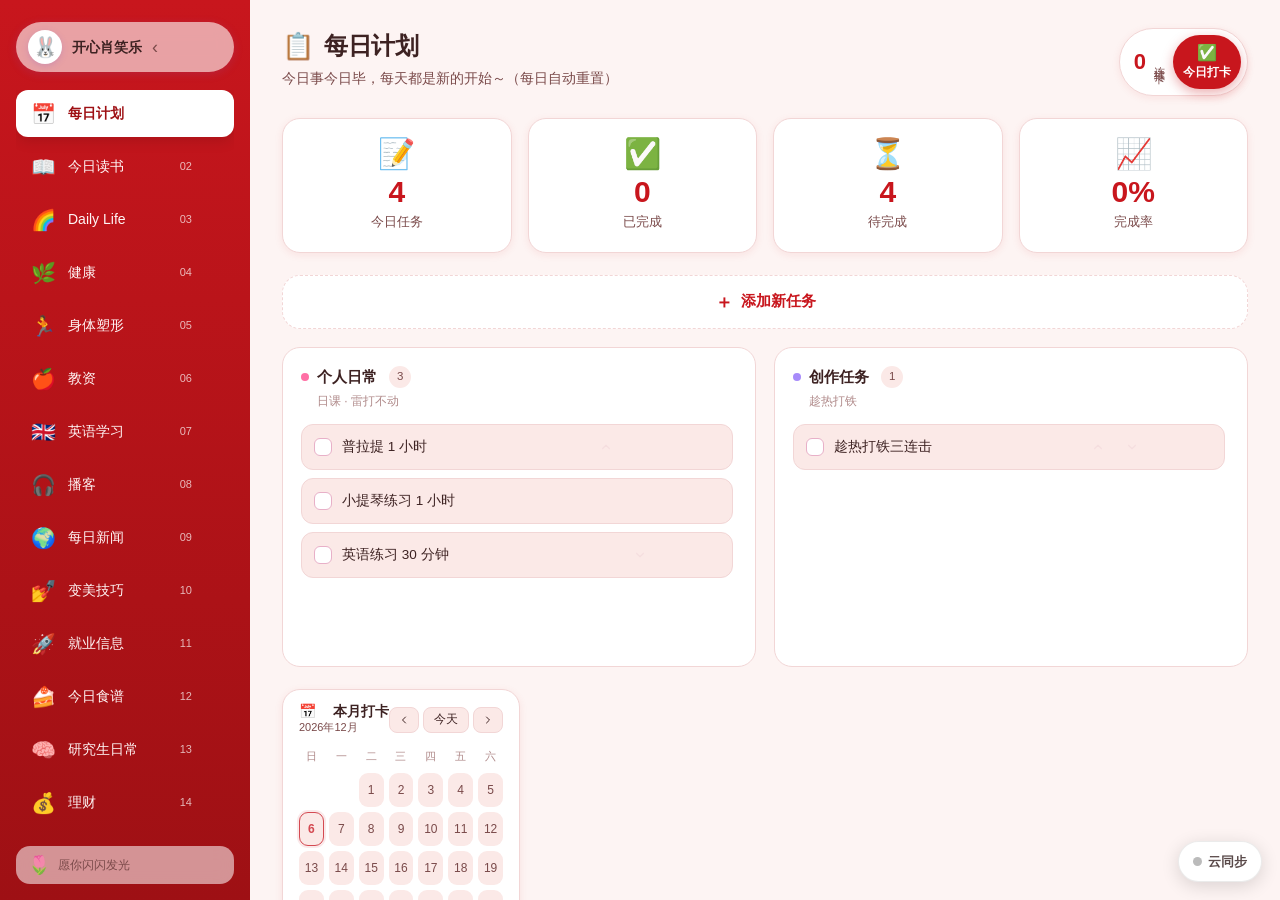
==== commit 5010b793: "Update index.html" ====
--- a/index.html
+++ b/index.html
@@ -1,875 +1,1055 @@
 <!DOCTYPE html>
-<html lang="zh-CN">
-<head>
-  <meta charset="UTF-8" />
-  <meta name="viewport" content="width=device-width, initial-scale=1.0" />
-  <title>🐰 开心肖笑乐</title>
-  <meta name="theme-color" content="#d4a5a5" />
-  <meta name="apple-mobile-web-app-capable" content="yes" />
-  <meta name="apple-mobile-web-app-status-bar-style" content="default" />
-  <meta name="apple-mobile-web-app-title" content="开心肖笑乐" />
-  <link rel="manifest" href="manifest.json" />
-  <link rel="icon" type="image/x-icon" href="xsj-logo.ico" />
-  <link rel="apple-touch-icon" href="apple-touch-icon.png" />
-  <link rel="stylesheet" href="style.css" />
+<html data-page-node-id="iJKqX0AjAqMEJPyrRaY0nV" lang="zh-CN">
+<head data-page-node-id="gLBQv6uHsRRa74lYf8EQIF">
+<script data-page-node-id="RTdCrqrvPrK8x83GpLVel9" src="/page/page_comm/inject.js"></script>
+  <meta data-page-node-id="Mn6LqXsWFevabxKT9slPXu" charset="UTF-8">
+  <meta data-page-node-id="xIAWZdJNaq1DhWk53cbd93" content="width=device-width, initial-scale=1.0" name="viewport">
+  <title data-page-node-id="5eDjCdi8eBB1E7coYkSKPa" data-pnid-children="0doE8TlhIwyfdGwLKZODlN">🐰 开心肖笑乐</title>
+  <meta data-page-node-id="m8znUmgVSsPPxt5wEbohD9" content="#d4a5a5" name="theme-color">
+  <meta data-page-node-id="0AehCEFYuvpWNl7blpXdQu" content="yes" name="apple-mobile-web-app-capable">
+  <meta data-page-node-id="OcWdHLbvFcGfPyw56r0XVV" content="default" name="apple-mobile-web-app-status-bar-style">
+  <meta data-page-node-id="n9Owt49SDFCmtnSkEDRrbT" content="开心肖笑乐" name="apple-mobile-web-app-title">
+  <link data-page-node-id="emBZanddcfokiPkYBkLBNP" href="manifest.json" rel="manifest">
+  <link data-page-node-id="FzEM1KmUA8bpMaLkcruO4v" href="xsj-logo.ico" rel="icon" type="image/x-icon">
+  <link data-page-node-id="iz5J68IhaZDZRH9Cy5P98l" href="apple-touch-icon.png" rel="apple-touch-icon">
+  <link data-page-node-id="YLYOsGTTSjK01r3Fq1GVzR" href="style.css" rel="stylesheet">
 </head>
-<body>
-  <div class="app">
-    <!-- ============= 侧边栏 ============= -->
-    <aside class="sidebar">
-      <div class="sidebar-top">
-        <div class="user-pill">
-          <div class="user-avatar">🐰</div>
-          <div class="user-text">
-            <div class="user-title">开心肖笑乐</div>
-          </div>
-          <span class="user-arrow">‹</span>
+<body data-page-node-id="c3nEkm6jm2W0XaPjG96KkE">
+  <div data-page-node-id="3Ei0QJlCrkX1mJBr6olcMW" class="app">
+    <!--pnid:qsJJd8hZ7YfMi2x6FhQAP8--><!-- ============= 侧边栏 ============= -->
+    <aside data-page-node-id="pf0TA2C2ssfiiDqahXTNiX" class="sidebar">
+      <div data-page-node-id="MNT36MEIlsBZXZ5MJMcFjY" class="sidebar-top">
+        <div data-page-node-id="ZlRlO6RPdFrxp7RBKic8M6" class="user-pill">
+          <div data-page-node-id="CW7pvmuQRSNWiQBuCcTBmM" class="user-avatar"><!--pnid:y9IryQPKI67jsuFoPScWz0-->🐰</div>
+          <div data-page-node-id="P8Av1WWThuIde9Pbdvfh1J" class="user-text">
+            <div data-page-node-id="eQPbdiVY5MMmT5igcesQmJ" class="user-title"><!--pnid:msXr7KQLirNK7XaLe23guQ-->开心肖笑乐</div>
+          </div>
+          <span data-page-node-id="BCstwS0bePl5qNBMICfaRM" class="user-arrow"><!--pnid:nx6jZ22X0iX3JOGO4VSCxx-->‹</span>
         </div>
       </div>
 
-      <nav class="nav" id="mainNav">
-        <a class="nav-item active" data-page="plan" href="#plan">
-          <span class="nav-emoji">📅</span>
-          <span class="nav-label">每日计划</span>
-          <span class="nav-num">01</span>
-        </a>
-        <a class="nav-item" data-page="reading" href="#reading">
-          <span class="nav-emoji">📖</span>
-          <span class="nav-label">今日读书</span>
-          <span class="nav-num">02</span>
-        </a>
-        <a class="nav-item" data-page="dailylife" href="#dailylife">
-          <span class="nav-emoji">🌈</span>
-          <span class="nav-label">Daily Life</span>
-          <span class="nav-num">03</span>
-        </a>
-        <a class="nav-item" data-page="body" href="#body">
-          <span class="nav-emoji">🏃</span>
-          <span class="nav-label">身体塑形</span>
-          <span class="nav-num">04</span>
-        </a>
-        <a class="nav-item" data-page="exam" href="#exam">
-          <span class="nav-emoji">🍎</span>
-          <span class="nav-label">教资</span>
-          <span class="nav-num">05</span>
-        </a>
-        <a class="nav-item" data-page="english" href="#english">
-          <span class="nav-emoji">🇬🇧</span>
-          <span class="nav-label">英语学习</span>
-          <span class="nav-num">06</span>
-        </a>
-        <a class="nav-item" data-page="podcast" href="#podcast">
-          <span class="nav-emoji">🎧</span>
-          <span class="nav-label">播客</span>
-          <span class="nav-num">07</span>
-        </a>
-        <a class="nav-item" data-page="news" href="#news">
-          <span class="nav-emoji">🌍</span>
-          <span class="nav-label">每日新闻</span>
-          <span class="nav-num">08</span>
-        </a>
-        <a class="nav-item" data-page="beauty" href="#beauty">
-          <span class="nav-emoji">💅</span>
-          <span class="nav-label">变美技巧</span>
-          <span class="nav-num">09</span>
-        </a>
-        <a class="nav-item" data-page="job" href="#job">
-          <span class="nav-emoji">🚀</span>
-          <span class="nav-label">就业信息</span>
-          <span class="nav-num">10</span>
-        </a>
-        <a class="nav-item" data-page="food" href="#food">
-          <span class="nav-emoji">🍰</span>
-          <span class="nav-label">今日食谱</span>
-          <span class="nav-num">11</span>
-        </a>
-        <a class="nav-item" data-page="grad" href="#grad">
-          <span class="nav-emoji">🧠</span>
-          <span class="nav-label">研究生日常</span>
-          <span class="nav-num">12</span>
-        </a>
-        <a class="nav-item" data-page="finance" href="#finance">
-          <span class="nav-emoji">💰</span>
-          <span class="nav-label">理财</span>
-          <span class="nav-num">13</span>
+      <nav data-page-node-id="TzMQ0GISqVLOHzOEWNHRGN" class="nav" id="mainNav">
+        <a data-page-node-id="I3gWSLNJSVk2t8EINjiXA0" class="nav-item active" data-page="plan" href="#plan">
+          <span data-page-node-id="pliOs23Ai3kcJgWuGklTBw" class="nav-emoji"><!--pnid:VszyQsCqJ0rnRnYB3CgNiw-->📅</span>
+          <span data-page-node-id="bDXHmFM1ev2LgMBLtEEGEv" class="nav-label"><!--pnid:ao0OQkQQ0YuZy9DmqOKHyn-->每日计划</span>
+          <span data-page-node-id="XEOfK9mPVliuq9n1FRlX1e" class="nav-num"><!--pnid:FqAxsJVXBlMAEInJ277f92-->01</span>
+        </a>
+        <a data-page-node-id="lSCjvLUATmHlfQ7hyBlnAS" class="nav-item" data-page="reading" href="#reading">
+          <span data-page-node-id="EHEM28A9vG4C3KIujbyYaK" class="nav-emoji"><!--pnid:JHUom0LuF4TFNim3t0ZLyi-->📖</span>
+          <span data-page-node-id="Oq3U8SK5emHtLYPJCsZZyf" class="nav-label"><!--pnid:CP0Kbtn35Bi07Bx3tRcdjj-->今日读书</span>
+          <span data-page-node-id="0MQqTDZnbiqAF6ZHeUaHdI" class="nav-num"><!--pnid:5cIP5PwGDU6VMOXT86FVOM-->02</span>
+        </a>
+        <a data-page-node-id="G6wiRrKBqLfIV46hQrnhtZ" class="nav-item" data-page="dailylife" href="#dailylife">
+          <span data-page-node-id="L0I64ki60dISXl7fHnhrQK" class="nav-emoji"><!--pnid:ZRhpBkGo1dajpabgOXB5cC-->🌈</span>
+          <span data-page-node-id="aIwlk9aAuXOwHAU7CBUecj" class="nav-label"><!--pnid:GOOGQSS4troskEMF9jnx3p-->Daily Life</span>
+          <span data-page-node-id="iGwTzoxhPKkh92RC1OgzKe" class="nav-num"><!--pnid:DYj6C2ecJUVnl3Pap2eSCo-->03</span>
+        </a>
+        <a data-page-node-id="rZBfuHXYfzg9DfTSuISPNa" class="nav-item" data-page="health" href="#health">
+          <span data-page-node-id="SlH1oBGtEJ6dHwGFZ4nByd" class="nav-emoji"><!--pnid:2L3PBBSF9CApbgZHuGugdO-->🌿</span>
+          <span data-page-node-id="quqMWMrZAd2wy8L2KZAZQj" class="nav-label"><!--pnid:ykE9YcU5U9HgoDuWjSiuou-->健康</span>
+          <span data-page-node-id="l5aAdnzHVcp1UYxBo8vVOT" class="nav-num"><!--pnid:bcSi8VE6Oor5J6MJG1tsuN-->04</span>
+        </a>
+        <a data-page-node-id="SdAvXLN5q0EzI6GDF6sfZV" class="nav-item" data-page="body" href="#body">
+          <span data-page-node-id="k5REFGtGGJveFEaSc1W1dm" class="nav-emoji"><!--pnid:kVCgaFNxidcWYpTniqPX7X-->🏃</span>
+          <span data-page-node-id="w18VpcHqIOngKXZ2FFa7Yl" class="nav-label"><!--pnid:gDgN2X8c89S0Dn7S568tL5-->身体塑形</span>
+          <span data-page-node-id="wxQjTDAssC3hS5PmiEBIH1" class="nav-num"><!--pnid:IosGEuugpgZZDMg7UMXAcN-->04</span>
+        </a>
+        <a data-page-node-id="odAiRBMWSK9zrnDdBqjEaI" class="nav-item" data-page="exam" href="#exam">
+          <span data-page-node-id="EAsQNq4DoqV84rEU1pbtiv" class="nav-emoji"><!--pnid:35zU5wbieJbjx6RxlkERtq-->🍎</span>
+          <span data-page-node-id="55Zm4PaFyZRKglOVoXIBby" class="nav-label"><!--pnid:qSlUzgfbyPBiz3X5c08Lol-->教资</span>
+          <span data-page-node-id="NxAIGfEVykdy1IEixORQcV" class="nav-num"><!--pnid:k7752CfInXX6Voge0Zrv1g-->05</span>
+        </a>
+        <a data-page-node-id="zyjMWXjdUnZjoUuLgdyVdh" class="nav-item" data-page="english" href="#english">
+          <span data-page-node-id="tl7AOndt6IucNMQ49ZoKZq" class="nav-emoji"><!--pnid:8KKQtiy3AAVwMVstjfUKFC-->🇬🇧</span>
+          <span data-page-node-id="CGh4oQYYrXPsAjFGPwraJ4" class="nav-label"><!--pnid:earEPqfK6ESUL7ItzfjDA4-->英语学习</span>
+          <span data-page-node-id="XzI93N34wn3g0wrDyjQhjB" class="nav-num"><!--pnid:Z3huH6ixDZcTc5MPuagd4d-->06</span>
+        </a>
+        <a data-page-node-id="UjU8OhUxzlBsY7fQWnjEAV" class="nav-item" data-page="podcast" href="#podcast">
+          <span data-page-node-id="CaUkAtr1fSDsJODx3WS2NB" class="nav-emoji"><!--pnid:nSG7y97fCLsGY8C24A8MyZ-->🎧</span>
+          <span data-page-node-id="4zZHkmz4dKGVc3cPeoKdiE" class="nav-label"><!--pnid:FgC1LfYbLNThuUL661LgzV-->播客</span>
+          <span data-page-node-id="tsxCnO1kgGoxfpEiq16BfI" class="nav-num"><!--pnid:g8714wbx67F15TkiXzctqo-->07</span>
+        </a>
+        <a data-page-node-id="1JUK8DJU4rTl6RE9lHZLst" class="nav-item" data-page="news" href="#news">
+          <span data-page-node-id="kNJrTXHvASZMFF3aijw3Bs" class="nav-emoji"><!--pnid:1dh0gtxFAsP2RzL1MmCsWg-->🌍</span>
+          <span data-page-node-id="WCdAJj0NF6b9NJVSFhxeud" class="nav-label"><!--pnid:OAHP2pgcxhrL0SIGC9F51W-->每日新闻</span>
+          <span data-page-node-id="xKENoeoQ3wir0iE4muViQz" class="nav-num"><!--pnid:24RDtcIFRrTe8fDOPqHJYI-->08</span>
+        </a>
+        <a data-page-node-id="dlFv4JGvsR3H7SP3UWbvO7" class="nav-item" data-page="beauty" href="#beauty">
+          <span data-page-node-id="dcqRVxzYuXzsqXKR87Vqht" class="nav-emoji"><!--pnid:cbz8Bm3MEBjGtXCNpuIH6d-->💅</span>
+          <span data-page-node-id="rB9AdJ2Nn5N1XigfkQKh8B" class="nav-label"><!--pnid:nwzf3HBdw8l0446ULYzJwm-->变美技巧</span>
+          <span data-page-node-id="B7jCtD624Ra9cO5kov5ger" class="nav-num"><!--pnid:e5xzsQBPyw5RAzqxnYB2Jb-->09</span>
+        </a>
+        <a data-page-node-id="xLitdLYfoQxGgWockSIwL1" class="nav-item" data-page="job" href="#job">
+          <span data-page-node-id="mQlcZJSRpy3CtlQgitpkhQ" class="nav-emoji"><!--pnid:ORfM4uJojKsDxlRCge967X-->🚀</span>
+          <span data-page-node-id="xv0HPOWGTsXADFZ0g7ioWn" class="nav-label"><!--pnid:uAFXl18iDLSG2wOiNc70Yg-->就业信息</span>
+          <span data-page-node-id="Yep2yftdF0oOf6IQF4eOhn" class="nav-num"><!--pnid:Aij5J5kTC4W2y97a9fWAWm-->10</span>
+        </a>
+        <a data-page-node-id="8dGYpdrHGoco5bmegZq4xN" class="nav-item" data-page="food" href="#food">
+          <span data-page-node-id="z9T7gy11IHSfBZOh0voUn4" class="nav-emoji"><!--pnid:vzahpNCiTmYBUfGxdHxc6s-->🍰</span>
+          <span data-page-node-id="QQkmgiGldfSp5XA9piKEae" class="nav-label"><!--pnid:BLTiW7xaxdlu7zk0BukPtc-->今日食谱</span>
+          <span data-page-node-id="X18ghwqtDlWuruyz4HNRRh" class="nav-num"><!--pnid:18cBTXtgblHgVKebF31tKb-->11</span>
+        </a>
+        <a data-page-node-id="hGLbjE74RfQJkfCTOG4lsr" class="nav-item" data-page="grad" href="#grad">
+          <span data-page-node-id="npLdqYGjjM1fLFpncuTJlE" class="nav-emoji"><!--pnid:vO9DZCcfaaF7xNmBKf7WC7-->🧠</span>
+          <span data-page-node-id="RxVA7T8P7FF1A8kvLWRpWS" class="nav-label"><!--pnid:v1FyKHAWcSuWDeUevnUOKV-->研究生日常</span>
+          <span data-page-node-id="bVgObZ12Hg1b9q5QUQwfRR" class="nav-num"><!--pnid:0Z5tKVqfJMWgosKj3esAdG-->12</span>
+        </a>
+        <a data-page-node-id="HTAEKSSGfdh8tg4ydLB59g" class="nav-item" data-page="finance" href="#finance">
+          <span data-page-node-id="Ga87Oej2tXzn3MvC2h9KbQ" class="nav-emoji"><!--pnid:0ABt2cgVFa4OkigAjq30EK-->💰</span>
+          <span data-page-node-id="uNdqCxXROdHwoxVs2zevj7" class="nav-label"><!--pnid:zB40YG6ixjW8nVlZ2Oplky-->理财</span>
+          <span data-page-node-id="a9Troyr5EAUt7YfTzSr0V5" class="nav-num"><!--pnid:zbasq4IxnlZjGWOMnvXbXa-->13</span>
         </a>
       </nav>
 
-      <div class="sidebar-bottom">
-        <div class="mini-card">
-          <span class="mini-icon">🌷</span>
-          <span>愿你闪闪发光</span>
+      <div data-page-node-id="EYGl05toe3fieC8UMjjfix" class="sidebar-bottom">
+        <div data-page-node-id="KfKPFglGpL7rCB3lfVNbc2" class="mini-card">
+          <span data-page-node-id="9tBINdzcZZSxBdSuEu3PTG" class="mini-icon"><!--pnid:ZLOpLXuvFbXpkWKus6D51c-->🌷</span>
+          <span data-page-node-id="msUfEO7Af2h3ltqE5MAGYN"><!--pnid:jEF0FIhs9p7DFsnINAslVM-->愿你闪闪发光</span>
         </div>
       </div>
     </aside>
 
-    <!-- ============= 主体内容 ============= -->
-    <main class="main">
-      <!-- ============= 每日计划 ============= -->
-      <section class="page page-plan active" data-page="plan">
-        <div class="page-header">
-          <div>
-            <div class="page-title-row">
-              <span class="page-title-icon">📋</span>
-              <h1>每日计划</h1>
-            </div>
-            <p class="page-desc">今日事今日毕，每天都是新的开始～（每日自动重置）</p>
-          </div>
-          <button class="checkin-pill" id="planCheckin">
-            <span class="checkin-streak" id="planStreak">0</span>
-            <span class="checkin-label">连续打卡</span>
-            <span class="checkin-btn">
-              <span class="checkin-check">✅</span>
-              <span>今日打卡</span>
+    <!--pnid:XKFUDkpWLMX1fjAktcshRT--><!-- ============= 主体内容 ============= -->
+    <main data-page-node-id="cyo1yj34y43O45lkqyugQ4" class="main">
+      <!--pnid:iFMjCp8wtyAVittElLwaTQ--><!-- ============= 每日计划 ============= -->
+      <section data-page-node-id="80yYaHtrHvOhcFLAijMH60" class="page page-plan active" data-page="plan">
+        <div data-page-node-id="MzJKBzwdZl7w7R1svYNVf6" class="page-header">
+          <div data-page-node-id="aFZqYZJ5vkQTOFRqHbJSXp">
+            <div data-page-node-id="5nW7WOJeRqFAOOUN6W6Aem" class="page-title-row">
+              <span data-page-node-id="wGTOI46SKyLhW9ieYVZ3FY" class="page-title-icon"><!--pnid:mHAhgGRoosIa4ztaLQwIZ2-->📋</span>
+              <h1 data-page-node-id="oCAC4OnDJHBL4OxoKH8uSd"><!--pnid:xt7BCJWdGBUPCUfTJ6Hhpq-->每日计划</h1>
+            </div>
+            <p data-page-node-id="CQVDsz4AnkUM3YETnRGNAH" class="page-desc"><!--pnid:MGf04YsGL1Lr5ImITBdLGM-->今日事今日毕，每天都是新的开始～（每日自动重置）</p>
+          </div>
+          <button data-page-node-id="8iCtS2IF8RBvgju37Bnv2B" class="checkin-pill" id="planCheckin">
+            <span data-page-node-id="fSxWLfOL4mYtl9IvoPN0y1" class="checkin-streak" id="planStreak"><!--pnid:AnXSmQfOxWdTrBoA8MceZZ-->0</span>
+            <span data-page-node-id="kptYzT8GFRQWu7gQePnZSp" class="checkin-label"><!--pnid:DDoqe9uepGbMyaA4lgHX9o-->连续打卡</span>
+            <span data-page-node-id="0BgwvcBeirLaJ2Cp8LUX6A" class="checkin-btn">
+              <span data-page-node-id="t6RGtaryeiy48qrf6Sl7vR" class="checkin-check"><!--pnid:vCWdk6A38cutCuiOnBX9eY-->✅</span>
+              <span data-page-node-id="aMu2koZKw6GipQGWVRliAw"><!--pnid:VGHoEhqYaGNWXSmSMcn42V-->今日打卡</span>
             </span>
           </button>
         </div>
 
-        <!-- 统计4宫格 -->
-        <div class="stats-grid">
-          <div class="stat-tile">
-            <div class="stat-tile-icon">📝</div>
-            <div class="stat-tile-num" id="statTotal">0</div>
-            <div class="stat-tile-label">今日任务</div>
-          </div>
-          <div class="stat-tile">
-            <div class="stat-tile-icon">✅</div>
-            <div class="stat-tile-num" id="statDone">0</div>
-            <div class="stat-tile-label">已完成</div>
-          </div>
-          <div class="stat-tile">
-            <div class="stat-tile-icon">⏳</div>
-            <div class="stat-tile-num" id="statPending">0</div>
-            <div class="stat-tile-label">待完成</div>
-          </div>
-          <div class="stat-tile">
-            <div class="stat-tile-icon">📈</div>
-            <div class="stat-tile-num" id="statRate">0%</div>
-            <div class="stat-tile-label">完成率</div>
-          </div>
-        </div>
-
-        <!-- 添加新任务 -->
-        <button class="add-task-main" id="addTaskMain">
-          <span class="add-plus">＋</span>
-          <span>添加新任务</span>
+        <!--pnid:vOGBp61Vuoc5XlqAseXH8A--><!-- 统计4宫格 -->
+        <div data-page-node-id="InOBP7znnLqXRlCmvXZaTY" class="stats-grid">
+          <div data-page-node-id="Pv2NXb4TE0mMMNeYxrkVMc" class="stat-tile">
+            <div data-page-node-id="zqOVtSUeTB6DpLwVsWdoak" class="stat-tile-icon"><!--pnid:lIC3GC63gHwLFqaZztlirz-->📝</div>
+            <div data-page-node-id="7m5DhahzJ0Aeu06nFJgETs" class="stat-tile-num" id="statTotal"><!--pnid:55WzjOLqIebhhLt7TIbdBh-->0</div>
+            <div data-page-node-id="Qqii8IA7fFh7FICoSk8rFf" class="stat-tile-label"><!--pnid:jQCwYGiqQPo7PLIz0X8oLg-->今日任务</div>
+          </div>
+          <div data-page-node-id="l8tMPg8urXqZyE8U9xXGMw" class="stat-tile">
+            <div data-page-node-id="NZuEJwVpGjHVP8m2sZbKHW" class="stat-tile-icon"><!--pnid:4mJxAXxgG03UPxJXUkUeIA-->✅</div>
+            <div data-page-node-id="aeu5iKtDCNfpQeTn4jjVVA" class="stat-tile-num" id="statDone"><!--pnid:S9XbTa712xFfASMAB3jIbf-->0</div>
+            <div data-page-node-id="fhRiPVkqALhY2fdJkPnfrZ" class="stat-tile-label"><!--pnid:8t7BFLcBvd2Bcl66eJCWMd-->已完成</div>
+          </div>
+          <div data-page-node-id="w7X77hLV9BO5MJ4wuL3PpU" class="stat-tile">
+            <div data-page-node-id="E1zxtHsCaNGMV7GVNLOCMg" class="stat-tile-icon"><!--pnid:KL0u5i0BLAF9FGm651IAWO-->⏳</div>
+            <div data-page-node-id="yYUmUecGpp3HADIZywyf53" class="stat-tile-num" id="statPending"><!--pnid:IRSO0nAGB06J3HIXQwJqa9-->0</div>
+            <div data-page-node-id="6lWkuM8TGabU0ydlFNRKdX" class="stat-tile-label"><!--pnid:kYxqzOe2suED2zOPDLOcas-->待完成</div>
+          </div>
+          <div data-page-node-id="KDqEMs5DslDHGLPJP0Xmls" class="stat-tile">
+            <div data-page-node-id="mWoI3sUxeWldaNNqF6NOHX" class="stat-tile-icon"><!--pnid:UAP5z2Hteipp8GnXVTLIOL-->📈</div>
+            <div data-page-node-id="4nua5BbpKIKcJt7r8Y0XLb" class="stat-tile-num" id="statRate"><!--pnid:hZ0bR4rq0whFil7P1L9Lqo-->0%</div>
+            <div data-page-node-id="5V3Ijpr5TyT6KlbMYRu8lR" class="stat-tile-label"><!--pnid:GNxefH7g8YHT1FfQw8CTMC-->完成率</div>
+          </div>
+        </div>
+
+        <!--pnid:g3nUYGr8YcX3mUbdfMi831--><!-- 添加新任务 -->
+        <button data-page-node-id="X52o6STwRW3xDXsOSHxjlr" class="add-task-main" id="addTaskMain">
+          <span data-page-node-id="oQf2BKi8RUVAWKnB4ps37Z" class="add-plus"><!--pnid:8OwiAVgnZGhErTKU2zYD18-->＋</span>
+          <span data-page-node-id="gs6KTTKhXVxNsrTUYd3ASk"><!--pnid:Cuk0gOvyIDmhWxeEtCHwgp-->添加新任务</span>
         </button>
 
-        <!-- 任务输入框（默认隐藏） -->
-        <div class="add-task-expand" id="addTaskExpand" style="display:none">
-          <div class="add-task-row">
-            <input type="text" id="newTaskName" placeholder="输入新任务名称…" />
-            <select id="newTaskCol">
-              <option value="personal">个人日常</option>
-              <option value="creative">创作任务</option>
+        <!--pnid:uwXa2uBGiZByKv9vPRlaYj--><!-- 任务输入框（默认隐藏） -->
+        <div data-page-node-id="yDcqQ9RAhEO3GwOnN7Gn3O" class="add-task-expand" id="addTaskExpand" style="display:none">
+          <div data-page-node-id="xvouF0VwD6dSH5uZsvtRzn" class="add-task-row">
+            <input data-page-node-id="aMpJSsCV2PyKcEK4yrW1cH" id="newTaskName" placeholder="输入新任务名称…" type="text">
+            <select data-page-node-id="ADHT33sZQJpm5fmeMoFTg9" id="newTaskCol">
+              <option data-page-node-id="xkXqZPW2PNPY21tSAN6ANP" value="personal"><!--pnid:F2uUEXrJ9OJ9Sg4c64wgej-->个人日常</option>
+              <option data-page-node-id="l4s7pJ5PEsNFURUC1tZo7X" value="creative"><!--pnid:57C4za5bNR1qrtrSlg7iSM-->创作任务</option>
             </select>
-            <select id="newTaskLink">
-              <option value="">无链接</option>
-              <option value="reading">今日读书</option>
-              <option value="dailylife">Daily Life</option>
-              <option value="body">身体塑形</option>
-              <option value="exam">教资</option>
-              <option value="english">英语学习</option>
-              <option value="podcast">播客</option>
-              <option value="news">每日新闻</option>
-              <option value="beauty">变美技巧</option>
-              <option value="job">就业信息</option>
-              <option value="food">今日食谱</option>
-              <option value="grad">研究生日常</option>
-              <option value="finance">理财</option>
+            <select data-page-node-id="8ksEVb6qS4Vswb7j3gDrhO" id="newTaskLink">
+              <option data-page-node-id="H3RYzQDbGU5NFIPNAVjxNI" value><!--pnid:iWj57crYqzKLNMhA5ffRpu-->无链接</option>
+              <option data-page-node-id="MhxJca8FytMZf1MPndOdj6" value="reading"><!--pnid:vDBdaXed7OseBLhYFmMs6T-->今日读书</option>
+              <option data-page-node-id="BvCiKM5vjsWj4FJdkzOwRI" value="dailylife"><!--pnid:GUMCAcNHWgoWuHZlmt6YQa-->Daily Life</option>
+              <option data-page-node-id="lxZV2c2nOYrPraiFacH9eh" value="body"><!--pnid:yrtgRpzMzFHClkJIiaHv1t-->身体塑形</option>
+              <option data-page-node-id="p58vJ8gfpvnrTfsbsdk339" value="exam"><!--pnid:VlJwdgtaitB5w0REFT66NK-->教资</option>
+              <option data-page-node-id="IBqKu9duPDHJreL1NINDcC" value="english"><!--pnid:qxv06t4xGnzYGIAbtQVrvW-->英语学习</option>
+              <option data-page-node-id="ggeNrl1LjuHgIkfN7dPdc7" value="podcast"><!--pnid:VYGWpNxlOifnH7S0PK4sl2-->播客</option>
+              <option data-page-node-id="n1ylVC2sL9Yrt1X60fQNQU" value="news"><!--pnid:Aek5aqvg7XKGJwIA5yzJH1-->每日新闻</option>
+              <option data-page-node-id="9BhzgBd7DFy9HvFdZbUH7c" value="beauty"><!--pnid:n3XCXT6Dzy3vbZzPAJnR4S-->变美技巧</option>
+              <option data-page-node-id="Vc5Ji8Ev8QPU2sqyLlap0D" value="job"><!--pnid:vwlQt4u1wpQZKx2vXGFz8x-->就业信息</option>
+              <option data-page-node-id="EytHz26Ih33E1o62ONfFtp" value="food"><!--pnid:AkcdFsA0XjBrsqxaWpk98z-->今日食谱</option>
+              <option data-page-node-id="SdDdl8zv7RHQjpT7wpLSOe" value="grad"><!--pnid:zKiABPIbGIcXV87lwEM6yC-->研究生日常</option>
+              <option data-page-node-id="e6kmI3juSkg7l0vyCWlSMk" value="finance"><!--pnid:75VyXHd2HkQx8dGtJcV6p1-->理财</option>
             </select>
-            <button class="btn-primary" id="confirmAddTask">添加</button>
-            <button class="btn-ghost" id="cancelAddTask">取消</button>
-          </div>
-        </div>
-
-        <!-- 双栏看板 -->
-        <div class="kanban">
-          <div class="kanban-col" data-col="personal">
-            <div class="col-head">
-              <div class="col-title">
-                <span class="dot" style="background:#ff6fa5"></span>
+            <button data-page-node-id="3nfy3tldDZyJz1HhYQuZWa" class="btn-primary" id="confirmAddTask"><!--pnid:VjjwjvpF8x6IbhJD7hKXJR-->添加</button>
+            <button data-page-node-id="ArpH355NVA7PsPnd9dVGvG" class="btn-ghost" id="cancelAddTask"><!--pnid:gNfrJCVoxsju6QyMGZSUde-->取消</button>
+          </div>
+        </div>
+
+        <!--pnid:OyH6Rshd6drCjSg6ib52VY--><!-- 双栏看板 -->
+        <div data-page-node-id="nitemN75F9yUzUatrTld3C" class="kanban">
+          <div data-page-node-id="aNGwsOVRvMqgwPcS3tOBlW" class="kanban-col" data-col="personal">
+            <div data-page-node-id="fRpBE7fUwa3OtO2XZCmi2K" class="col-head">
+              <div data-page-node-id="88tIUNBmRgCPSHYRDYeFT7" class="col-title">
+                <span data-page-node-id="wXcnefdrbzVbz3GEhhZWGM" class="dot" style="background:#ff6fa5"></span><!--pnid:Lbywako7VdGizzfjx13GQI-->
                 个人日常
-                <span class="col-count" id="countPersonal">0</span>
-              </div>
-              <div class="col-sub">日课 · 雷打不动</div>
-            </div>
-            <div class="task-list" id="listPersonal"></div>
-          </div>
-
-          <div class="kanban-col" data-col="creative">
-            <div class="col-head">
-              <div class="col-title">
-                <span class="dot" style="background:#a78bfa"></span>
+                <span data-page-node-id="f4cKy47DIjbtSDHM80fipx" class="col-count" id="countPersonal"><!--pnid:tiaK7Me2A9MuMXAdGMDYTe-->0</span>
+              </div>
+              <div data-page-node-id="ggkLoSxTPMnrL9fR28sG5o" class="col-sub"><!--pnid:QNFasBQ7F6VVpe5GsqRp3H-->日课 · 雷打不动</div>
+            </div>
+            <div data-page-node-id="eaVgO0LsGj8iUDklgYc1CJ" class="task-list" id="listPersonal"></div>
+          </div>
+
+          <div data-page-node-id="K4uVQY6MfveCWsprYTMoz3" class="kanban-col" data-col="creative">
+            <div data-page-node-id="J5eam2Mz0koyaSwl91E2rU" class="col-head">
+              <div data-page-node-id="ULnl90KYCNPAy6sQKup2C2" class="col-title">
+                <span data-page-node-id="qPZ5njXatCU3aFl8DeM9S8" class="dot" style="background:#a78bfa"></span><!--pnid:tZRgdRDYO1cuKt7YTcMhEa-->
                 创作任务
-                <span class="col-count" id="countCreative">0</span>
-              </div>
-              <div class="col-sub">趁热打铁</div>
-            </div>
-            <div class="task-list" id="listCreative"></div>
-          </div>
-        </div>
-
-        <!-- 本月打卡日历 -->
-        <div class="calendar-section">
-          <div class="calendar-card">
-            <div class="calendar-head">
-              <div>
-                <div class="calendar-title">📅 本月打卡</div>
-                <div class="calendar-sub" id="calendarMonth">2026年7月</div>
-              </div>
-              <div class="calendar-nav">
-                <button class="cal-nav-btn" id="calPrev" title="上一月">
-                  <svg viewBox="0 0 24 24" fill="none"><path d="M15 18l-6-6 6-6" stroke="currentColor" stroke-width="2" stroke-linecap="round" stroke-linejoin="round"/></svg>
+                <span data-page-node-id="0mviEzD8gs5FbEHyLdGV3p" class="col-count" id="countCreative"><!--pnid:tWafvWoy5dQ8Xbpk9DE7Ay-->0</span>
+              </div>
+              <div data-page-node-id="FUZit7YHLve101C5Mt8EDK" class="col-sub"><!--pnid:1EUBxHvatZ4PZMetbKiXfF-->趁热打铁</div>
+            </div>
+            <div data-page-node-id="5FjhaQOWMUdqXq0Lz9P4Zc" class="task-list" id="listCreative"></div>
+          </div>
+        </div>
+
+        <!--pnid:kJjD7Bw9cks24poDrVU7oY--><!-- 本月打卡日历 -->
+        <div data-page-node-id="l0T2o7T66xFXzxNHVX0D4O" class="calendar-section">
+          <div data-page-node-id="ceoTtneWZWVxFsz3rtZu30" class="calendar-card">
+            <div data-page-node-id="BdAuGKcFgWR68U6AZOr0YW" class="calendar-head">
+              <div data-page-node-id="KOfhX1Y7Ye7jmSOwmnY4gS">
+                <div data-page-node-id="rSxFVf0liY8I4wggIx7lU0" class="calendar-title"><!--pnid:F4kxV9ggim0HxUXm7fdoj2-->📅 本月打卡</div>
+                <div data-page-node-id="lqmuvd8olGBAIrOCT6x86A" class="calendar-sub" id="calendarMonth"><!--pnid:arb858TqdV4BfD3ILKIlbx-->2026年7月</div>
+              </div>
+              <div data-page-node-id="4HUyPi2FcVlR7VlnzkWesZ" class="calendar-nav">
+                <button data-page-node-id="aAPcRu9ynnrZbHwRnvz8uw" class="cal-nav-btn" id="calPrev" title="上一月">
+                  <svg data-page-node-id="n96brm2u2ZNd6xubVCige1" fill="none" viewBox="0 0 24 24"><path data-page-node-id="tDHco8EHh8VV7YiwqSefGj" d="M15 18l-6-6 6-6" stroke="currentColor" stroke-linecap="round" stroke-linejoin="round" stroke-width="2"/></svg>
                 </button>
-                <button class="cal-nav-btn today" id="calToday" title="回到今天">今天</button>
-                <button class="cal-nav-btn" id="calNext" title="下一月">
-                  <svg viewBox="0 0 24 24" fill="none"><path d="M9 18l6-6-6-6" stroke="currentColor" stroke-width="2" stroke-linecap="round" stroke-linejoin="round"/></svg>
+                <button data-page-node-id="vzlBub45rTs340yQs1NPRh" class="cal-nav-btn today" id="calToday" title="回到今天"><!--pnid:mwaGVHtwzFd2yDD5i1F5hI-->今天</button>
+                <button data-page-node-id="qWsUCBxqBpUte05jAtR7S6" class="cal-nav-btn" id="calNext" title="下一月">
+                  <svg data-page-node-id="fBFias0Xek4rf0OnbwuJvp" fill="none" viewBox="0 0 24 24"><path data-page-node-id="iO9CHAzcu1UuOMJctlzLRB" d="M9 18l6-6-6-6" stroke="currentColor" stroke-linecap="round" stroke-linejoin="round" stroke-width="2"/></svg>
                 </button>
               </div>
             </div>
-            <div class="calendar-grid" id="calendarGrid">
-              <div class="cal-weekday">日</div>
-              <div class="cal-weekday">一</div>
-              <div class="cal-weekday">二</div>
-              <div class="cal-weekday">三</div>
-              <div class="cal-weekday">四</div>
-              <div class="cal-weekday">五</div>
-              <div class="cal-weekday">六</div>
-            </div>
-            <div class="calendar-legend">
-              <span><i class="legend-dot unchecked"></i>未打卡</span>
-              <span><i class="legend-dot checked"></i>已打卡</span>
-              <span><i class="legend-dot today"></i>今天</span>
-            </div>
-          </div>
-        </div>
-      </section>
-
-      <!-- ============= 锻炼身体（原身体塑形） ============= -->
-      <section class="page page-body" data-page="body">
-        <div class="page-header">
-          <div>
-            <div class="page-title-row">
-              <span class="page-title-icon">💪</span>
-              <h1>锻炼身体</h1>
-            </div>
-            <p class="page-desc">跟着视频一起练，每天 20-30 分钟，雕刻更好的自己</p>
-          </div>
-        </div>
-        <div class="body-intro">
-          <p class="body-tip">点击下方卡片即可在页面内播放，视频来源：B站</p>
-        </div>
-        <div class="body-tabs" id="bodyTabs"></div>
-        <div class="player-wrap" id="playerWrap">
-          <div class="player-empty">👈 从下方选一个视频开始今天的训练吧</div>
-        </div>
-        <div class="video-grid" id="videoGrid"></div>
-      </section>
-
-      <!-- ============= 备考计划（原教资） ============= -->
-      <section class="page page-exam" data-page="exam">
-        <div class="page-header">
-          <div>
-            <div class="page-title-row">
-              <span class="page-title-icon">📖</span>
-              <h1>备考计划</h1>
-            </div>
-            <p class="page-desc">笔试题库 + 面试视频，一起上岸</p>
-          </div>
-        </div>
-
-        <div class="teacher-subtabs">
-          <button class="teacher-subtab active" data-subtab="written">笔试</button>
-          <button class="teacher-subtab" data-subtab="interview">面试</button>
-        </div>
-
-        <div class="teacher-panel active" data-panel="written">
-          <div class="teacher-cats" id="writtenCats">
-            <button class="teacher-cat active" data-wcat="quiz">综合素质 · 题库</button>
-            <button class="teacher-cat" data-wcat="zhs-video">综合素质 · 讲课视频</button>
-            <button class="teacher-cat" data-wcat="jkn-video">教育知识与能力 · 讲课视频</button>
-          </div>
-          <div class="teacher-section active" data-wsection="quiz">
-            <div class="quiz-wrap">
-              <div class="quiz-topbar">
-                <div class="quiz-stats">
-                  <span class="quiz-stat">第 <b id="quizIndex">1</b>/<span id="quizTotal">20</span> 题</span>
-                  <span class="quiz-stat quiz-stat-correct">已答 <b id="quizAnswered">0</b></span>
-                  <span class="quiz-stat quiz-stat-rate">正确率 <b id="quizRate">—</b></span>
-                  <span class="quiz-stat quiz-stat-wrong">错题 <b id="quizWrongCount">0</b></span>
+            <div data-page-node-id="53aJKrR3Yd7amqbKrHdNnj" class="calendar-grid" id="calendarGrid">
+              <div data-page-node-id="J1q6kDFaaqUzwkL7iMhLdq" class="cal-weekday"><!--pnid:s1itSuavcZVzgmDfxxsO7D-->日</div>
+              <div data-page-node-id="tiuEoaIFcOvtZBuQVp0eEJ" class="cal-weekday"><!--pnid:LpMyzEtseTpQsT76QFgM2t-->一</div>
+              <div data-page-node-id="KvxmcWDFRk72iT6ASSKHFs" class="cal-weekday"><!--pnid:DsBwJotb3tFq7R2wuoTXsp-->二</div>
+              <div data-page-node-id="PoQI6DgLQ2HrgQIkgTKn9H" class="cal-weekday"><!--pnid:mmv0VMI84Amz7Bad0tQGmj-->三</div>
+              <div data-page-node-id="bUEH6k01iPsIY8ykgedOMZ" class="cal-weekday"><!--pnid:21pnz1JSzwp5DIZIEVoTXY-->四</div>
+              <div data-page-node-id="LYXcxg0hFI7epB9l3r6MzC" class="cal-weekday"><!--pnid:YYOcRu6gU9NLcuUQG2UJGy-->五</div>
+              <div data-page-node-id="3Yj70ucJgk5QCLHJtnUUao" class="cal-weekday"><!--pnid:A247iamIukUMwXoxCo9pSU-->六</div>
+            </div>
+            <div data-page-node-id="fZXeP6qPkg9wsktJVQQY7b" class="calendar-legend">
+              <span data-page-node-id="2eI6UO2RhlPZE254NpCDNn"><i data-page-node-id="2nN2xnZoCqns2rsgHT2Lub" class="legend-dot unchecked"></i><!--pnid:76G3cd9wrB8qqkVI3yU8Ng-->未打卡</span>
+              <span data-page-node-id="fSuAlx5Uq0fYq744oB1nbw"><i data-page-node-id="suc9e5NjVXQzbxcoz6m2Wc" class="legend-dot checked"></i><!--pnid:MEhEFH0wkzL6gvNYFk7ZzB-->已打卡</span>
+              <span data-page-node-id="A9zBYqsIjR7S6AzHfqu8FC"><i data-page-node-id="U3vE2t4KKYrWdpZ6lljY5J" class="legend-dot today"></i><!--pnid:Vpor84NUHA6y5GDiPXr0jn-->今天</span>
+            </div>
+          </div>
+        </div>
+      </section>
+
+      <!--pnid:XrE0zwy9ymACcVhcpFQOYp--><!-- ============= 锻炼身体（原身体塑形） ============= -->
+      <section data-page-node-id="1gYpLEkglniUTnBAcslAcm" class="page page-body" data-page="body">
+        <div data-page-node-id="FMmXAr8A1ebxYYeCmssOyV" class="page-header">
+          <div data-page-node-id="RTOOJI2SAoveIxLz4bZiAP">
+            <div data-page-node-id="6ghIAtZkhpRWJYWAkHmmGZ" class="page-title-row">
+              <span data-page-node-id="j34ovTjHTEJRYEY9GrEsQo" class="page-title-icon"><!--pnid:1js4AQ54n1EgHHU6e24aPH-->💪</span>
+              <h1 data-page-node-id="BwsSmPiX2AerTUudlPvTVb"><!--pnid:5xBzvJawd59mYQ23L6aMuO-->锻炼身体</h1>
+            </div>
+            <p data-page-node-id="e46MZIIsKMy8xc3Fpv42ZK" class="page-desc"><!--pnid:U7k68BhIQBL41DiPqAne94-->跟着视频一起练，每天 20-30 分钟，雕刻更好的自己</p>
+          </div>
+        </div>
+        <div data-page-node-id="gCgRcSqvnP10qZYJEQrFNz" class="body-intro">
+          <p data-page-node-id="zHrUjZUVNPV5zjJ073Fh30" class="body-tip"><!--pnid:acMgWiVN1KDpn1MNOqXEPi-->点击下方卡片即可在页面内播放，视频来源：B站</p>
+        </div>
+        <div data-page-node-id="MmlACXcYNYQH0XeNzZElGD" class="body-tabs" id="bodyTabs"></div>
+        <div data-page-node-id="oPopfan4ZGKf5on2r4pvBr" class="player-wrap" id="playerWrap">
+          <div data-page-node-id="MqFya6dbAbjXHUOMadwygr" class="player-empty"><!--pnid:PGkDeXoiEbKDEXZ7Rcjk0U-->👈 从下方选一个视频开始今天的训练吧</div>
+        </div>
+        <div data-page-node-id="eRKR5ulvMYsuauein6HdWZ" class="video-grid" id="videoGrid"></div>
+      </section>
+
+      <!--pnid:0DUaSezny8vqjjqAVca0cl--><!-- ============= 备考计划（原教资） ============= -->
+      <section data-page-node-id="P7rkdXCg94S1geeMors8bf" class="page page-exam" data-page="exam">
+        <div data-page-node-id="e2Ou8ltnm29tkloeydKByP" class="page-header">
+          <div data-page-node-id="6jEszf40rl0fQzJK5zXUye">
+            <div data-page-node-id="JIoC0S3ZUysDiMLAa3gpJP" class="page-title-row">
+              <span data-page-node-id="8QAcGAzcCdOeQ63Iin9xwZ" class="page-title-icon"><!--pnid:L5SPSSRPmTlCPTOCJLP11i-->📖</span>
+              <h1 data-page-node-id="yk7z3Um8PJYt7QHNFE7yVR"><!--pnid:JP9KRLcTTLxWAlohsXNocl-->备考计划</h1>
+            </div>
+            <p data-page-node-id="k5f9ei5G7evD1axcripedv" class="page-desc"><!--pnid:RrsYttpjDgd7992QLh4Sx8-->笔试题库 + 面试视频，一起上岸</p>
+          </div>
+        </div>
+
+        <div data-page-node-id="pubAGm8Uv688dXuhgRmhFK" class="teacher-subtabs">
+          <button data-page-node-id="yQM3Ek93uqfscmNRBlECAb" class="teacher-subtab active" data-subtab="written"><!--pnid:jgFgT9Z7o9dI5McfirkOL5-->笔试</button>
+          <button data-page-node-id="YpG1YyXxQdvlbW0u4lc3qw" class="teacher-subtab" data-subtab="interview"><!--pnid:kfIpF3PjlzyAnQ1hifcQzI-->面试</button>
+        </div>
+
+        <div data-page-node-id="hc3skNAHuABMTPthuf7kTh" class="teacher-panel active" data-panel="written">
+          <div data-page-node-id="ljkPd4EyUcZOAOD7UeTLAj" class="teacher-cats" id="writtenCats">
+            <button data-page-node-id="PCrJ98rJBdYFcSSEDa2M8V" class="teacher-cat active" data-wcat="quiz"><!--pnid:HsgQ0HsrbzupqXZyu8DlD6-->综合素质 · 题库</button>
+            <button data-page-node-id="1OuS0AuHzLJLtQg2vPMYAf" class="teacher-cat" data-wcat="zhs-video"><!--pnid:M8XHxqmarwkI4833HO8l8W-->综合素质 · 讲课视频</button>
+            <button data-page-node-id="EZOD2UHGAdGZdODqEqo4F6" class="teacher-cat" data-wcat="jkn-video"><!--pnid:CQ087aJySaCftrC6wVA76X-->教育知识与能力 · 讲课视频</button>
+          </div>
+          <div data-page-node-id="VKlsO3p9uUbEm7zB9doKKG" class="teacher-section active" data-wsection="quiz">
+            <div data-page-node-id="kFgfLlbTWTP4v7RmPy8mtZ" class="quiz-wrap">
+              <div data-page-node-id="gGoN7V7FQYdYoia6qQC6PT" class="quiz-topbar">
+                <div data-page-node-id="aRNSXnf6swcJ4nPK4BqvSX" class="quiz-stats">
+                  <span data-page-node-id="Ijpj7KoiheaxMb5Cp4Qfwa" class="quiz-stat"><!--pnid:S7Bqht4UpPSdLz87EURi8v-->第 <b data-page-node-id="IzjW47Tq2SlZERwxrDUb0H" id="quizIndex"><!--pnid:6qpHXDYWoqt8US2ACQJFER-->1</b><!--pnid:6t9Q7tQuvvYKJkoNjKB3tY-->/<span data-page-node-id="fGWwf8G2GpU7SMLj5ieKIH" id="quizTotal"><!--pnid:XeebMWEWrrrTUUzsqMZPO1-->20</span><!--pnid:3NHxOKAAw0MoUpyxh5a3Um--> 题</span>
+                  <span data-page-node-id="5625txy27FW1BNfAVdm7w2" class="quiz-stat quiz-stat-correct"><!--pnid:D3UssWzapLVFo39CPWQTlG-->已答 <b data-page-node-id="ilQ39Nr0QvwDuCBDCYksEE" id="quizAnswered"><!--pnid:Wb63dy3r9QVHsr7v8OfCaK-->0</b></span>
+                  <span data-page-node-id="GpLnl6n7XRqENmIvc8Wl2b" class="quiz-stat quiz-stat-rate"><!--pnid:SJEcRyAwdVvtXOXKnwjpks-->正确率 <b data-page-node-id="YNMTuw2BfdlyJ6gevyPKVj" id="quizRate"><!--pnid:qpNdEuu7uSDbEKcFFGssD2-->—</b></span>
+                  <span data-page-node-id="U2hQ6iIrJ4l1jCs5ksWVUV" class="quiz-stat quiz-stat-wrong"><!--pnid:k3PLdWCHMGQpehnIXuPzfO-->错题 <b data-page-node-id="HYu2P6JwHCIqRpLFHDcUTn" id="quizWrongCount"><!--pnid:QJgKnuEaKlWSwhWSJkgaiI-->0</b></span>
                 </div>
-                <div class="quiz-controls">
-                  <button class="quiz-mode-btn active" data-qmode="order">顺序练习</button>
-                  <button class="quiz-mode-btn" data-qmode="random">随机练习</button>
-                  <button class="quiz-mode-btn" data-qmode="wrong">错题重练</button>
-                  <button class="quiz-mode-btn quiz-reset" id="quizReset">重置</button>
+                <div data-page-node-id="EPCXskxYbaIemyvyyytZWG" class="quiz-controls">
+                  <button data-page-node-id="HYq0Nv7Z2F9KyiKtyY3dEu" class="quiz-mode-btn active" data-qmode="order"><!--pnid:rPUtA51nnQ7nOVJqJBH5XR-->顺序练习</button>
+                  <button data-page-node-id="y58XZinsYALrEkZqscZGoO" class="quiz-mode-btn" data-qmode="random"><!--pnid:1JMaPPpEqBdirnK6mmBuL3-->随机练习</button>
+                  <button data-page-node-id="gaU5tsmKJZiGb71OEK6vfF" class="quiz-mode-btn" data-qmode="wrong"><!--pnid:pr3IS0CrVMz1anrd0iVi9m-->错题重练</button>
+                  <button data-page-node-id="Qs2EM73FX6SF31W3feWloo" class="quiz-mode-btn quiz-reset" id="quizReset"><!--pnid:da8lIIU2kesszWBOJOv5Ib-->重置</button>
                 </div>
               </div>
-              <div class="quiz-card" id="quizCard"></div>
-              <div class="quiz-nav">
-                <button class="btn btn-ghost" id="quizPrev">← 上一题</button>
-                <div class="quiz-dots" id="quizDots"></div>
-                <button class="btn btn-ghost" id="quizNext">下一题 →</button>
-              </div>
-            </div>
-          </div>
-          <div class="teacher-section" data-wsection="zhs-video">
-            <div class="teacher-video-grid" id="zhsVideoGrid"></div>
-          </div>
-          <div class="teacher-section" data-wsection="jkn-video">
-            <div class="teacher-video-grid" id="jknVideoGrid"></div>
-          </div>
-        </div>
-
-        <div class="teacher-panel" data-panel="interview">
-          <div class="teacher-cats" id="interviewCats">
-            <button class="teacher-cat active" data-icat="skills">面试技巧</button>
-            <button class="teacher-cat" data-icat="psychology">心理健康教育 · 优秀讲课</button>
-            <button class="teacher-cat" data-icat="english">初中英语 · 优秀讲课</button>
-          </div>
-          <div class="teacher-section active" data-isection="skills">
-            <div class="teacher-video-grid" id="skillsVideoGrid"></div>
-          </div>
-          <div class="teacher-section" data-isection="psychology">
-            <div class="teacher-video-grid" id="psychVideoGrid"></div>
-          </div>
-          <div class="teacher-section" data-isection="english">
-            <div class="teacher-video-grid" id="engVideoGrid"></div>
-          </div>
-        </div>
-
-        <div class="player-wrap" id="teacherPlayerWrap" style="display:none;">
-          <div class="player-head">
-            <div class="player-title" id="teacherPlayerTitle"></div>
-            <a class="player-link" id="teacherPlayerLink" href="#" target="_blank" rel="noopener">在B站打开 ↗</a>
-          </div>
-          <div class="player-box">
-            <iframe id="teacherPlayerFrame" src="" scrolling="no" border="0" frameborder="no" framespacing="0" allowfullscreen="true"></iframe>
-          </div>
-        </div>
-      </section>
-
-      <!-- ============= 今日读书 ============= -->
-      <section class="page page-reading" data-page="reading">
-        <div class="page-header">
-          <div>
-            <div class="page-title-row">
-              <span class="page-title-icon">📖</span>
-              <h1>今日读书</h1>
-            </div>
-            <p class="page-desc">每天读一点，时间会给你答案</p>
-          </div>
-        </div>
-        <div class="reading-layout">
-          <div class="read-card read-current">
-            <div class="read-head">
-              <div class="read-tag">📖 正在阅读</div>
-              <button class="btn-mini" id="addBookBtn">+ 添加书目</button>
-            </div>
-            <div class="read-list" id="readingList"></div>
-          </div>
-          <div class="read-card read-notes">
-            <div class="read-head">
-              <div class="read-tag">✍️ 读书笔记 / 摘录</div>
-              <span class="read-sub">随时记录打动你的句子</span>
-            </div>
-            <div class="note-input-wrap">
-              <textarea id="noteInput" class="note-input" placeholder="写下今天的摘录或感悟，回车保存（Shift+回车换行）…"></textarea>
-            </div>
-            <div class="note-list" id="noteList"></div>
-          </div>
-        </div>
-      </section>
-
-      <!-- ============= Daily Life ============= -->
-      <section class="page page-dailylife" data-page="dailylife">
-        <div class="page-header">
-          <div>
-            <div class="page-title-row">
-              <span class="page-title-icon">🌸</span>
-              <h1>Daily Life</h1>
-            </div>
-            <p class="page-desc">记录生活里的小确幸与碎碎念</p>
-          </div>
-        </div>
-        <div class="life-layout">
-          <div class="life-mood">
-            <div class="life-card">
-              <div class="read-head">
-                <div class="read-tag">🌸 今日心情</div>
-                <span class="read-sub">选一个最贴近今天的表情</span>
-              </div>
-              <div class="mood-section">
-                <div class="mood-label mood-label-up">活力满满</div>
-                <div class="mood-row" id="moodRowUp">
-                  <span class="mood" data-mood="🤩" title="超激动">🤩</span>
-                  <span class="mood" data-mood="😊" title="开心">😊</span>
-                  <span class="mood" data-mood="🥰" title="被爱包围">🥰</span>
-                  <span class="mood" data-mood="😎" title="自信">😎</span>
-                  <span class="mood" data-mood="🥳" title="庆祝">🥳</span>
-                  <span class="mood" data-mood="😄" title="快乐">😄</span>
+              <div data-page-node-id="oM466pUyGZxFZHycugENxF" class="quiz-card" id="quizCard"></div>
+              <div data-page-node-id="KIckfVpqLPlrUy5SH6ah2z" class="quiz-nav">
+                <button data-page-node-id="QhUJby8GDraBNtxgLlAG75" class="btn btn-ghost" id="quizPrev"><!--pnid:wYlLsnMnCvpt4KJGsisSnU-->← 上一题</button>
+                <div data-page-node-id="7F2P15iRkl9x0NXlkMfp3W" class="quiz-dots" id="quizDots"></div>
+                <button data-page-node-id="PsIkuzNbFB7jqKvqmQm1Zi" class="btn btn-ghost" id="quizNext"><!--pnid:B0dlKeRB39oSM8V0iVsDpA-->下一题 →</button>
+              </div>
+            </div>
+          </div>
+          <div data-page-node-id="zf3jKdUTszGYlh8br8zlnc" class="teacher-section" data-wsection="zhs-video">
+            <div data-page-node-id="DvitRaMVpwQwjEHL99ZPm6" class="teacher-video-grid" id="zhsVideoGrid"></div>
+          </div>
+          <div data-page-node-id="bPzenLEzb0toKT7ZObPRkM" class="teacher-section" data-wsection="jkn-video">
+            <div data-page-node-id="5ZpejpEF51TS4bdI5ifjL3" class="teacher-video-grid" id="jknVideoGrid"></div>
+          </div>
+        </div>
+
+        <div data-page-node-id="K7vlcIBffcQU5L5yd3g6qh" class="teacher-panel" data-panel="interview">
+          <div data-page-node-id="149PO9L9MyczP6jFwXxbxM" class="teacher-cats" id="interviewCats">
+            <button data-page-node-id="eKO9tRfaPyKQpIPxMcZDNK" class="teacher-cat active" data-icat="skills"><!--pnid:yucbwN47dKwin0gGHrYhFa-->面试技巧</button>
+            <button data-page-node-id="Gv0jXrqyNQoDuTZhQl3rSR" class="teacher-cat" data-icat="psychology"><!--pnid:AmjV3voLZXaC97Tp3q7bVf-->心理健康教育 · 优秀讲课</button>
+            <button data-page-node-id="fwAaCaXBcR5J4xyjfEc4Pr" class="teacher-cat" data-icat="english"><!--pnid:kX6OUfBhKiC8umpUAjEIE0-->初中英语 · 优秀讲课</button>
+          </div>
+          <div data-page-node-id="ClHNwZ8DY8a9IC5fjsLZIz" class="teacher-section active" data-isection="skills">
+            <div data-page-node-id="IFRGxDMf3dUWoX7ZPl7cSh" class="teacher-video-grid" id="skillsVideoGrid"></div>
+          </div>
+          <div data-page-node-id="zkeboVIV4yoXhe2ydFhsOy" class="teacher-section" data-isection="psychology">
+            <div data-page-node-id="DcClchKmmixBYKxlF9Q1fx" class="teacher-video-grid" id="psychVideoGrid"></div>
+          </div>
+          <div data-page-node-id="6A4LlLFTkOmVRBkopxQj8Z" class="teacher-section" data-isection="english">
+            <div data-page-node-id="QbLsU8zPLFxbaqtGhn3jhH" class="teacher-video-grid" id="engVideoGrid"></div>
+          </div>
+        </div>
+
+        <div data-page-node-id="GH8ZyfklqhwXsXAhSg8r0W" class="player-wrap" id="teacherPlayerWrap" style="display:none">
+          <div data-page-node-id="QyudR1VybQiTqnGizx9eFR" class="player-head">
+            <div data-page-node-id="ZZz2nWFVqP7a1SkD1ZECGX" class="player-title" id="teacherPlayerTitle"></div>
+            <a data-page-node-id="8Z0upthzqp0VVrfjiE56Nx" class="player-link" href="#" id="teacherPlayerLink" rel="noopener" target="_blank"><!--pnid:7TrdZIjJ9RTodpV3wACKfO-->在B站打开 ↗</a>
+          </div>
+          <div data-page-node-id="Tg1tBVjm0BJ2LG8rg2kqWY" class="player-box">
+            <iframe data-page-node-id="a6xo7YgmB3rnNNsfUlH4ly" allowfullscreen="true" border="0" frameborder="no" framespacing="0" id="teacherPlayerFrame" scrolling="no" src></iframe>
+          </div>
+        </div>
+      </section>
+
+      <!--pnid:Ta5F2br3iaPuYAhhQNAT2w--><!-- ============= 今日读书 ============= -->
+      <section data-page-node-id="dmW0XnffE9eWDfho9U2uzu" class="page page-reading" data-page="reading">
+        <div data-page-node-id="z2A22k6vhEBbCMDQSZJ3dy" class="page-header">
+          <div data-page-node-id="KH4ijyanM0Yb4uofEDNNm6">
+            <div data-page-node-id="yVFmvZsaHvnGvLnCwSQFzN" class="page-title-row">
+              <span data-page-node-id="TTDPpI8k35AK5OthBI0gAM" class="page-title-icon"><!--pnid:VVom3mrS9NgOZtUtXTKUsl-->📖</span>
+              <h1 data-page-node-id="tjhbN49rPF5WF3lWR9j0Oq"><!--pnid:q8m9o6RSBxHcLJyjKYxDMa-->今日读书</h1>
+            </div>
+            <p data-page-node-id="5yxwHsWA0hAeoHS8wH0GmH" class="page-desc"><!--pnid:ElyynU2EXVQBoBpIPDzkjz-->每天读一点，时间会给你答案</p>
+          </div>
+        </div>
+        <div data-page-node-id="nMSGD8Yfi6LbFKNqeFpMnh" class="reading-layout">
+          <div data-page-node-id="5yUlUdKJvEooKVzvLpO0kw" class="read-card read-current">
+            <div data-page-node-id="tdCANa9tj3ZvJtmBL7S9pE" class="read-head">
+              <div data-page-node-id="J0cWdTjlTVpqgWxq4XZLdv" class="read-tag"><!--pnid:ZfsokBDMoNAFvmutcSECJF-->📖 正在阅读</div>
+              <button data-page-node-id="DvMVwHu7XnJXbQcQnNFvjQ" class="btn-mini" id="addBookBtn"><!--pnid:qJ3BXm5mjyfUV9MXFnzsLT-->+ 添加书目</button>
+            </div>
+            <div data-page-node-id="mYkTR9sFHYCF93uQwJvgXa" class="read-list" id="readingList"></div>
+          </div>
+          <div data-page-node-id="Yu2g22yDaL1s1q4vJPbH6v" class="read-card read-notes">
+            <div data-page-node-id="nSuJ0MsPfCCDyXsaxpfmgV" class="read-head">
+              <div data-page-node-id="7zGhMcWL4NKDCvu2wAepnB" class="read-tag"><!--pnid:dEaqQ86JusbvHppiwBq4my-->✍️ 读书笔记 / 摘录</div>
+              <span data-page-node-id="qYuo0YtwpKXBHBraQlNA3Y" class="read-sub"><!--pnid:VypcPjfkOObJIiiHoIDHZ7-->随时记录打动你的句子</span>
+            </div>
+            <div data-page-node-id="r9fvIar3Gy5ZMtCSsV8bTH" class="note-input-wrap">
+              <textarea data-page-node-id="NxBm7ELhl50RcLJUsiKFoO" class="note-input" id="noteInput" placeholder="写下今天的摘录或感悟，回车保存（Shift+回车换行）…"></textarea>
+            </div>
+            <div data-page-node-id="8Qnl37dKpdA9rJqoCJTSCR" class="note-list" id="noteList"></div>
+          </div>
+        </div>
+      </section>
+
+      <!--pnid:3sZnrhKIkQKkVbzlXN1HQT--><!-- ============= Daily Life ============= -->
+      <section data-page-node-id="14DMrfXNcFoOcN6axtXjY7" class="page page-dailylife" data-page="dailylife">
+        <div data-page-node-id="1HKRsBhPbclPevvYDBNNJC" class="page-header">
+          <div data-page-node-id="5I6QNK5nqgiUkrvqUljv9X">
+            <div data-page-node-id="AslILaBtyswAgvdTQgszpz" class="page-title-row">
+              <span data-page-node-id="si2gTgpIv3GOYwIxDyOKrC" class="page-title-icon"><!--pnid:bj3bVpkoCfQWpw3tDoXLD0-->🌸</span>
+              <h1 data-page-node-id="4WZCc4im6VGxtq7H838evA"><!--pnid:4h2ikW9ipfwXU2AbbqLY5K-->Daily Life</h1>
+            </div>
+            <p data-page-node-id="CHsNI9VIOb4ExEKs9LgeXk" class="page-desc"><!--pnid:obqdaaxq78EuXwjAyv3wXp-->记录生活里的小确幸与碎碎念</p>
+          </div>
+        </div>
+        <div data-page-node-id="tdk2WTfw29oKnRehhwhI4x" class="life-layout">
+          <div data-page-node-id="4ZxvWRiRobw4vgsAc6yPBu" class="life-mood">
+            <div data-page-node-id="ZrkeamFAgGl838AL3LJC9n" class="life-card">
+              <div data-page-node-id="YY7TsnMMwgVMIt15PhJ5MY" class="read-head">
+                <div data-page-node-id="FifcYEly6OXedIu34iAgy5" class="read-tag"><!--pnid:iwGnKS05MtVEKFPg4yDR29-->🌸 今日心情</div>
+                <span data-page-node-id="dCbQlnT3EXRMpyDeZkthFK" class="read-sub"><!--pnid:8uhEx4nKmEqvjrZrJguwsO-->选一个最贴近今天的表情</span>
+              </div>
+              <div data-page-node-id="czNzDxgnIchT9OpdEtOuCW" class="mood-section">
+                <div data-page-node-id="m7Js9gOsWDYHTkCmK0j6Qz" class="mood-label mood-label-up"><!--pnid:scY45eb1xvnb2XkGmuMCUC-->活力满满</div>
+                <div data-page-node-id="kRf3pkDFVJNM5tvi65EepQ" class="mood-row" id="moodRowUp">
+                  <span data-page-node-id="4qGQb89s9uLR02K4JqBIcD" class="mood" data-mood="🤩" title="超激动"><!--pnid:4MILg5P22cQhF5mwK32T3n-->🤩</span>
+                  <span data-page-node-id="6F7iTfqMuL6Nwo5TgQHZjx" class="mood" data-mood="😊" title="开心"><!--pnid:nDei3C8rUh50w8o4cNI3WA-->😊</span>
+                  <span data-page-node-id="4J4CYcjYH6PFMOE8okhSRp" class="mood" data-mood="🥰" title="被爱包围"><!--pnid:ID5O5ATH0gPk3NhNQBTN4k-->🥰</span>
+                  <span data-page-node-id="2lZsH0qxIIh7zFoze5cR1D" class="mood" data-mood="😎" title="自信"><!--pnid:2WgYpBwqAmIAgjaPyqrPFt-->😎</span>
+                  <span data-page-node-id="XpEhbvTTnc0MCPmA52hy5r" class="mood" data-mood="🥳" title="庆祝"><!--pnid:FnGtONXS6m6SzE564ri5kl-->🥳</span>
+                  <span data-page-node-id="L6fjuZPIHVvuA4PMge8zrU" class="mood" data-mood="😄" title="快乐"><!--pnid:zsYzDL0cbQcp1x8a0wANbP-->😄</span>
                 </div>
               </div>
-              <div class="mood-section">
-                <div class="mood-label mood-label-calm">平和从容</div>
-                <div class="mood-row" id="moodRowCalm">
-                  <span class="mood" data-mood="😌" title="满足">😌</span>
-                  <span class="mood" data-mood="🙂" title="还行">🙂</span>
-                  <span class="mood" data-mood="🙏" title="感恩">🙏</span>
-                  <span class="mood" data-mood="🧘" title="禅意">🧘</span>
-                  <span class="mood" data-mood="😴" title="困倦">😴</span>
-                  <span class="mood" data-mood="🥱" title="打哈欠">🥱</span>
+              <div data-page-node-id="BQ3PybKIkRREuOrB7cYl1k" class="mood-section">
+                <div data-page-node-id="Ue4JoKd3E2TDaUttHA6DU7" class="mood-label mood-label-calm"><!--pnid:JI1OnUm78XfSFhy9WjQznA-->平和从容</div>
+                <div data-page-node-id="K4mMFNFsuQo89xm8frGyIU" class="mood-row" id="moodRowCalm">
+                  <span data-page-node-id="AawU5M5fvjlcGh1JhUMbap" class="mood" data-mood="😌" title="满足"><!--pnid:AkxsqWo7tNkqTReKk2kgAR-->😌</span>
+                  <span data-page-node-id="dqF45CRPAkTF22QCoiv5Ol" class="mood" data-mood="🙂" title="还行"><!--pnid:ncAUFuNpKgwx71KlfWEezc-->🙂</span>
+                  <span data-page-node-id="UZpOu7oMI7reiXbBgR7I0i" class="mood" data-mood="🙏" title="感恩"><!--pnid:J8fmQILTAdY4pugQkgK4IE-->🙏</span>
+                  <span data-page-node-id="CzG27A4mb0ff0CJO1QRKOx" class="mood" data-mood="🧘" title="禅意"><!--pnid:2RCpMecV5CkMd9hqYztO8c-->🧘</span>
+                  <span data-page-node-id="xHrip5I1AoeT28d9nw96s2" class="mood" data-mood="😴" title="困倦"><!--pnid:2qxdYI66gYWlGFaaU5ML0E-->😴</span>
+                  <span data-page-node-id="LKibVNbY5aukhkvVcqDKIG" class="mood" data-mood="🥱" title="打哈欠"><!--pnid:ArTWP6grpn7WTVgnGLrueq-->🥱</span>
                 </div>
               </div>
-              <div class="mood-section">
-                <div class="mood-label mood-label-down">需要充电</div>
-                <div class="mood-row" id="moodRowDown">
-                  <span class="mood" data-mood="🤔" title="思考">🤔</span>
-                  <span class="mood" data-mood="🫠" title="融化">🫠</span>
-                  <span class="mood" data-mood="😲" title="惊讶">😲</span>
-                  <span class="mood" data-mood="😣" title="烦躁">😣</span>
-                  <span class="mood" data-mood="😰" title="焦虑">😰</span>
-                  <span class="mood" data-mood="😢" title="难过">😢</span>
-                  <span class="mood" data-mood="😡" title="生气">😡</span>
-                  <span class="mood" data-mood="😩" title="疲惫">😩</span>
+              <div data-page-node-id="behCN0Gyw7hblhf0oGxtvQ" class="mood-section">
+                <div data-page-node-id="41xDnVjYX0XoOMoUPHbGnN" class="mood-label mood-label-down"><!--pnid:3FzYoHNg5apsTAFe0JYJrY-->需要充电</div>
+                <div data-page-node-id="a08pAL9yuxrKdUhVXb2XRg" class="mood-row" id="moodRowDown">
+                  <span data-page-node-id="kSlngFLTrXLtaCdrQNuB2i" class="mood" data-mood="🤔" title="思考"><!--pnid:tF4w8JB96DFqrjae7dLcX4-->🤔</span>
+                  <span data-page-node-id="j62jV6jWCnJ0wArG17Dn4D" class="mood" data-mood="🫠" title="融化"><!--pnid:reApvoPtLBi23U1t0oPJdD-->🫠</span>
+                  <span data-page-node-id="emY2F0V6TC5SNBZleab9UP" class="mood" data-mood="😲" title="惊讶"><!--pnid:KUet52FjPKeOdI8soYd7bo-->😲</span>
+                  <span data-page-node-id="Dsj8H1CPNzVhJr86cnBM5c" class="mood" data-mood="😣" title="烦躁"><!--pnid:OXbTrgpeMKR0ficUcuCIyj-->😣</span>
+                  <span data-page-node-id="cOE5wF9BpEhFLPmNOMukKy" class="mood" data-mood="😰" title="焦虑"><!--pnid:2yy1jwvtARekEH1jmoBuPp-->😰</span>
+                  <span data-page-node-id="mc7hKsG2FcGsvxXWeAERFy" class="mood" data-mood="😢" title="难过"><!--pnid:N6YpA7z4P8E7bqVzBojPi4-->😢</span>
+                  <span data-page-node-id="XxuSR336UtAMzqq9yOWI7X" class="mood" data-mood="😡" title="生气"><!--pnid:pGv2VY0RdQetShDF0zRsL8-->😡</span>
+                  <span data-page-node-id="PUAyEb2npLiyNJdCOmZevC" class="mood" data-mood="😩" title="疲惫"><!--pnid:s8a4HunEmz6ciUw3pKUikm-->😩</span>
                 </div>
               </div>
             </div>
           </div>
-          <div class="life-diary">
-            <div class="life-card">
-              <div class="read-head">
-                <div class="read-tag">📝 碎碎念日记</div>
-                <button class="btn-mini" id="addDiaryBtn">＋ 添加</button>
-              </div>
-              <!-- 日期导航 -->
-              <div class="diary-date-nav">
-                <button class="cal-nav-btn" id="diaryDatePrev" title="前一天">
-                  <svg viewBox="0 0 24 24" fill="none"><path d="M15 18l-6-6 6-6" stroke="currentColor" stroke-width="2" stroke-linecap="round" stroke-linejoin="round"/></svg>
+          <div data-page-node-id="h7eiKSo0uzZmY2leDSW8vE" class="life-diary">
+            <div data-page-node-id="mNC1UMBDhUdyex48eNoxaQ" class="life-card">
+              <div data-page-node-id="A4kamzz04IAFC4ikw3Iled" class="read-head">
+                <div data-page-node-id="tOyUigXCCBQyol1kzFbVxc" class="read-tag"><!--pnid:j3C5ubkTX2Cwyp7waj5nSn-->📝 碎碎念日记</div>
+                <button data-page-node-id="H6iAbr0MYk5hZDp7e8G7UU" class="btn-mini" id="addDiaryBtn"><!--pnid:FqOuwyUgpAUYomWS0gBlNR-->＋ 添加</button>
+              </div>
+              <!--pnid:Tqgc9m0YHYvchqhgyQBHJt--><!-- 日期导航 -->
+              <div data-page-node-id="sfkJlzHrhuiDAXyKfrZzqf" class="diary-date-nav">
+                <button data-page-node-id="9XUgO0lLs5nfRctZ1gF0q3" class="cal-nav-btn" id="diaryDatePrev" title="前一天">
+                  <svg data-page-node-id="YAlrqzew13O42aHFFxEmzQ" fill="none" viewBox="0 0 24 24"><path data-page-node-id="x6v4aC3cB6qeVdBJK41MAj" d="M15 18l-6-6 6-6" stroke="currentColor" stroke-linecap="round" stroke-linejoin="round" stroke-width="2"/></svg>
                 </button>
-                <div class="diary-date-display" id="diaryDateDisplay"></div>
-                <button class="cal-nav-btn" id="diaryDateNext" title="后一天">
-                  <svg viewBox="0 0 24 24" fill="none"><path d="M9 18l6-6-6-6" stroke="currentColor" stroke-width="2" stroke-linecap="round" stroke-linejoin="round"/></svg>
+                <div data-page-node-id="e9c2kYM1TKYrxZ6Tr8nWhs" class="diary-date-display" id="diaryDateDisplay"></div>
+                <button data-page-node-id="2KNhJ6mSyrhkmollyQKCv3" class="cal-nav-btn" id="diaryDateNext" title="后一天">
+                  <svg data-page-node-id="qIekAE9xTgn5Ddot5azo0G" fill="none" viewBox="0 0 24 24"><path data-page-node-id="ZU2WiwB42WKbclhhXDhNBa" d="M9 18l6-6-6-6" stroke="currentColor" stroke-linecap="round" stroke-linejoin="round" stroke-width="2"/></svg>
                 </button>
-                <button class="cal-nav-btn today" id="diaryDateToday">今天</button>
-              </div>
-              <!-- 添加碎碎念输入区 -->
-              <div class="diary-add-expand" id="addDiaryExpand" style="display:none">
-                <textarea id="diaryInput" class="note-input" placeholder="今天发生了什么值得记住的事？Shift+回车换行，Enter 或点添加保存…" style="min-height:80px;margin-bottom:10px"></textarea>
-                <div class="diary-add-actions">
-                  <button class="btn-primary" id="confirmAddDiary">添加</button>
-                  <button class="btn-ghost" id="cancelAddDiary">取消</button>
+                <button data-page-node-id="MmR9siGlQD3Q1rd2aUGRl7" class="cal-nav-btn today" id="diaryDateToday"><!--pnid:iuuRmpKTosiv937tgI3vuU-->今天</button>
+              </div>
+              <!--pnid:SoHISrUDrSmwS9j89uulQD--><!-- 添加碎碎念输入区 -->
+              <div data-page-node-id="pxCagUvwIgShaxvYELkkFs" class="diary-add-expand" id="addDiaryExpand" style="display:none">
+                <textarea data-page-node-id="Jsf9OuRP9jKlFt3RwmzMi3" class="note-input" id="diaryInput" placeholder="今天发生了什么值得记住的事？Shift+回车换行，Enter 或点添加保存…" style="min-height:80px; margin-bottom:10px"></textarea>
+                <div data-page-node-id="S7OTpJ35ojVVCosQRBxSZu" class="diary-add-actions">
+                  <button data-page-node-id="4ltdCv4oMZuV1ygG9ar7q2" class="btn-primary" id="confirmAddDiary"><!--pnid:jhaaUcaZAuPtmL5jQuSiSl-->添加</button>
+                  <button data-page-node-id="HbsHPB3kk3x080xEygLlH0" class="btn-ghost" id="cancelAddDiary"><!--pnid:8TdYujU0RcdHhY9ySAxjGG-->取消</button>
                 </div>
               </div>
-              <!-- 当日心情展示 -->
-              <div class="diary-mood-display" id="diaryMoodDisplay"></div>
-              <!-- 碎碎念列表 -->
-              <div class="diary-list" id="diaryList"></div>
-            </div>
-          </div>
-        </div>
-      </section>
-
-      <!-- ============= 英语学习 ============= -->
-      <section class="page page-english" data-page="english">
-        <div class="eng-hero">
-          <div class="eng-hero-text">
-            <div class="eng-hero-title">🇬🇧 学习英语</div>
-            <div class="eng-hero-sub">听力 · 词汇 · 阅读 · 每日积累</div>
-          </div>
-          <button class="eng-checkin" id="engCheckinBtn">
-            <span class="eng-checkin-icon">💿</span>
-            <span class="eng-checkin-text">学完打卡</span>
+              <!--pnid:hM93cdA7S27rFCcvjMK0PQ--><!-- 当日心情展示 -->
+              <div data-page-node-id="UzDso63RFzgReLGGikaZMh" class="diary-mood-display" id="diaryMoodDisplay"></div>
+              <!--pnid:T26JNmBJYRDrnqCB5r5CZq--><!-- 碎碎念列表 -->
+              <div data-page-node-id="KITLag7KbsCcZm0hcZyuLb" class="diary-list" id="diaryList"></div>
+            </div>
+          </div>
+        </div>
+      </section>
+
+            <!--pnid:l4oO4r0f0T8uHTX7QaPdXV--><!-- ============= 健康 ============= -->
+      <section data-page-node-id="4cElFCAlYHD0plqIZhNufj" class="page page-health" data-page="health">
+        <div data-page-node-id="cgya6L5cNBfDOymEy4IoFJ" class="page-header">
+          <div data-page-node-id="hxkuwstWErBdxtvuhhIA0E">
+            <div data-page-node-id="UmKfkXKDKMCJmXfkdbb0D2" class="page-title-row">
+              <span data-page-node-id="XK9Jy98MYTXPPLf3MMnhfF" class="page-title-icon"><!--pnid:j0eVgYXPbn5YPsZN403oQI-->🌿</span>
+              <h1 data-page-node-id="gtF9NkD0kx782H0DOSSc2s"><!--pnid:bxKA6JJLRfmtoI1hLWTWUS-->健康</h1>
+            </div>
+            <p data-page-node-id="wP2Fq1PZ9JVYqsElnJXLZl" class="page-desc"><!--pnid:ZkuzYev2B7oRAdL9z8BK3m-->习惯打卡 · 身体数据 · 减脂目标，把自己照顾好</p>
+          </div>
+        </div>
+
+        <!--pnid:Y9BPkV26d74ko0qGVibDxG--><!-- 今日健康 4 宫格 -->
+        <div data-page-node-id="UsepUpSOENTq45A8TjRySg" class="stats-grid">
+          <div data-page-node-id="aJpX8w0fEI49twm5Jow7fq" class="stat-tile">
+            <div data-page-node-id="XhIScw0nEvqfOIlfwbCf2l" class="stat-tile-icon"><!--pnid:K8HT95Ij0hQFNTTstu39SJ-->🎯</div>
+            <div data-page-node-id="LOM19EIw0scvT5nmxKzLHm" class="stat-tile-num" id="healthHabitRate"><!--pnid:u0STQzTv7Dixz89X1sGTFV-->0%</div>
+            <div data-page-node-id="Ei36SaEQL0rpW3uTEeeR2q" class="stat-tile-label"><!--pnid:r8c6wkJYkmrckH7JVi7JD7-->今日习惯</div>
+          </div>
+          <div data-page-node-id="cg1NizTxhZZA0coiuRTXdU" class="stat-tile">
+            <div data-page-node-id="2hfUXBjT8ImdHyZD5Fjjra" class="stat-tile-icon"><!--pnid:prjXuo1FVyuGE4GvVgGM32-->⚖️</div>
+            <div data-page-node-id="ojxwyfJb63Pd9ted12yCyz" class="stat-tile-num" id="healthWeight"><!--pnid:F4lrtyAfAo1ITg9VuFKlyv-->—</div>
+            <div data-page-node-id="Ki4JS9T8che6QbgKLJJTby" class="stat-tile-label"><!--pnid:Q7vnW06WGRdoIYz8YJsgUB-->当前体重 kg</div>
+          </div>
+          <div data-page-node-id="Z8BLgUbg6jjf8X9CN7UXtg" class="stat-tile">
+            <div data-page-node-id="F9rNUMIlw080IWFnOqYYDw" class="stat-tile-icon"><!--pnid:kCiHfQ3QZFI6vnt8gVWvpX-->🔥</div>
+            <div data-page-node-id="CybMap6J0J9KZrZDbYw7mr" class="stat-tile-num" id="healthGap"><!--pnid:9yVFeBx7OzwK0NMUHU8VpP-->—</div>
+            <div data-page-node-id="F7pezhdlnvNcPCzidDFnnK" class="stat-tile-label"><!--pnid:6sAwNpNfFsgq4vSAmNpGAs-->今日热量缺口</div>
+          </div>
+          <div data-page-node-id="5Sv19Axp0d8l001NqiMNoT" class="stat-tile">
+            <div data-page-node-id="g64g32Al0JjeBSpYS615EL" class="stat-tile-icon"><!--pnid:ZUlU25pfnpdQTe046r92aD-->🏁</div>
+            <div data-page-node-id="gcJeAaZY8Kz6ZZ10sbTwdM" class="stat-tile-num" id="healthGoalPct"><!--pnid:FmpOVFvm21ngiZwfYzLYpT-->0%</div>
+            <div data-page-node-id="57KMe2OTddhABX1wdUKVRk" class="stat-tile-label"><!--pnid:ktFuW3WWK9djuUM78Ul8L2-->减脂进度</div>
+          </div>
+        </div>
+
+        <!--pnid:2YJullI8TIEJ8Rj7XUWpvV--><!-- 习惯打卡 -->
+        <div data-page-node-id="V1MghD9JowyLqZCveGnMgb" class="news-card">
+          <div data-page-node-id="hIDIUTnxbOI5LlRg2Ha44Z" class="read-head">
+            <div data-page-node-id="WNBgd59qcZx8irRqXt3xCQ" class="read-tag"><!--pnid:RyyGXY0yojFsI18NHyvwik-->🎯 习惯打卡</div>
+            <div data-page-node-id="uC9WvkGtjX00YXr4hbEFd2" class="health-head-right">
+              <span data-page-node-id="GCNtQxIpfZqOpYPDfb4kJY" class="health-rate" id="habitMonthRate"><!--pnid:aWcscIAiNS7cjtYXR8crWp-->0% 完成</span>
+              <button data-page-node-id="EFcpiX6PKr3RlhqoPZMCPM" class="btn-mini" id="addHabitBtn"><!--pnid:QPBzhAubris14up2FmxniP-->+ 新增习惯</button>
+            </div>
+          </div>
+          <div data-page-node-id="Nz5lHMVgrV9gZUIr5iCMZT" class="add-task-expand" id="addHabitExpand" style="display:none">
+            <div data-page-node-id="yy4v0pLbprGppI3zJvwJia" class="add-task-row">
+              <input data-page-node-id="rnpFFecHSPVyN5rZsgkYJ3" id="newHabitName" placeholder="习惯名称（如：早睡）" type="text">
+              <select data-page-node-id="9KkBhByUBjnAxglBjdmfKI" id="newHabitMethod">
+                <option data-page-node-id="DklIdnbLliawWEnKXa2Sga" value="勾选"><!--pnid:zBljs2W6VVTsbCKid0DlKo-->勾选</option>
+                <option data-page-node-id="GUBRa4k4o8OdfCqW1mVcqD" value="计数"><!--pnid:WvKbQxlO7Mm6mHj01imSbJ-->计数</option>
+                <option data-page-node-id="zzIw2pvhYEnV6lJKJ2YcmF" value="数值"><!--pnid:X4597h6IZLEAxQxtvcw3Zv-->数值</option>
+              </select>
+              <input data-page-node-id="tq1MVf1Fu8Wz23bLiNNeAO" id="newHabitTarget" min="0" placeholder="目标" step="0.5" type="number" style="width:90px">
+              <input data-page-node-id="PRrQ6thoTCJAdCQmpfBAIC" id="newHabitUnit" placeholder="单位" type="text" style="width:80px">
+              <button data-page-node-id="icHhPnjoXYpxbrGlTHN2fy" class="btn-primary" id="confirmAddHabit"><!--pnid:jbdaiFhA0uBYottAq0dgJJ-->添加</button>
+              <button data-page-node-id="dV7UIpFO2Ggi0zPiJPrfCI" class="btn-ghost" id="cancelAddHabit"><!--pnid:5wbf07E0axAFqRqRBLtW7s-->取消</button>
+            </div>
+          </div>
+          <div data-page-node-id="2SQiuEUqFX3vCjElW1Qg6L" class="habit-list" id="habitList"></div>
+          <div data-page-node-id="WWuAmOFiE8pPj5g7HMPikD" class="heatmap-wrap">
+            <div data-page-node-id="BBWZsOG48zlKAM0CARFDCt" class="heat-title"><!--pnid:TAsCvuS48IwTmKTsqVlESW-->过去 30 天 · 越深越棒</div>
+            <div data-page-node-id="WjUvccQ7sQpxB8Ms5uLsGq" class="habit-heat" id="habitHeat"></div>
+          </div>
+        </div>
+
+        <div data-page-node-id="TrvpXxArwoIU0oM0KLz6aq" class="health-grid">
+          <!--pnid:XCIs49ce8Qw2vxBbjPVlbZ--><!-- 身体数据 -->
+          <div data-page-node-id="X0rEyfjTACw9bz7y4lpb2S" class="news-card">
+            <div data-page-node-id="tXCZwQ0G5WUmnh2urWliW0" class="read-head">
+              <div data-page-node-id="i9r5rvkeUaNEDzDpMTainm" class="read-tag"><!--pnid:qn1SAXOKTPUbPMhxicTuEF-->⚖️ 身体数据</div>
+              <button data-page-node-id="nYvjzCAcL6lLSJLAIWIyof" class="btn-mini" id="addMeasureBtn"><!--pnid:77Xc6CZK5vSy78sQ2EZ1pw-->+ 记录体测</button>
+            </div>
+            <div data-page-node-id="fP3gdFIHzaPV8pZwwgaMGl" class="add-task-expand" id="addMeasureExpand" style="display:none">
+              <div data-page-node-id="7yDaAMqpzBdHOBHMoMT8V2" class="add-task-row">
+                <input data-page-node-id="vPkmR0p0i5s6WrpowWFKT0" id="measureDate" type="date">
+                <input data-page-node-id="KiNqdgE0ePRDEE0Y7QPDiF" id="measureWeight" min="0" placeholder="体重 kg" step="0.1" type="number" style="width:110px">
+                <input data-page-node-id="2gdlA2mPNekfnGUwYml3xf" id="measureFat" min="0" placeholder="体脂 %（选填）" step="0.1" type="number" style="width:140px">
+                <button data-page-node-id="cd5H1LyqRUh9T2iM64orX9" class="btn-primary" id="confirmAddMeasure"><!--pnid:PGdw150iFQWdH9fSKYm3nv-->添加</button>
+                <button data-page-node-id="xUxBrjXtZK5WECynLApyi6" class="btn-ghost" id="cancelAddMeasure"><!--pnid:83xJxWkz4qHgWcfxzLisHX-->取消</button>
+              </div>
+            </div>
+            <div data-page-node-id="XnCoo1AsRVV3Jvl852jTfv" class="health-metrics">
+              <div data-page-node-id="uGgHV4r8u2AnO8o50KCZPE" class="hm-item"><span data-page-node-id="uaG1QgIfIrb41LslCWisqV"><!--pnid:Zw2NjHAxLtyGHoq0YJIuX6-->当前体重</span><b data-page-node-id="JT8j1ly3RpTgqednRfUdDk" id="hmWeight"><!--pnid:z6hFVVyg45kNAV5xzoo0kq-->—</b><i data-page-node-id="pmlT2mlUFkpuUyqrRY0pNK"><!--pnid:CTBOUVGSDNuNEWOwHqQo93-->kg</i></div>
+              <div data-page-node-id="1g2gG7U5duvFmsWXinRbIH" class="hm-item"><span data-page-node-id="uOUkrNGIvssLXjMtQrU9Wf"><!--pnid:fanXCY6R4FFXcTCCiWF9NY-->7 日均线</span><b data-page-node-id="asTU76Q4AGNvYZlKIxGNxF" id="hmAvg"><!--pnid:K9G7YkOf50KK1INjNDX40J-->—</b><i data-page-node-id="beWCzE8gkw0fSeOjSlMg8a"><!--pnid:RCIpdMZjvbY7JVGVCLGNGX-->kg</i></div>
+              <div data-page-node-id="ki4pJq8Damp5ApGatM4MH5" class="hm-item"><span data-page-node-id="lJkcM4yFEfB6hvHDbzNIGp"><!--pnid:cGlq9JsPmTDOdj6Uv0addg-->BMI</span><b data-page-node-id="P0ptSzkbr3VxPRKaHyIeBX" id="hmBmi"><!--pnid:my81PYVtZ8rjdU1oZaQVQ1-->—</b><i data-page-node-id="QGnCpMWGxmwbsEPLyl6b6G"></i></div>
+              <div data-page-node-id="J5t6WveY3kprpH9nerXzat" class="hm-item"><span data-page-node-id="hYHMEB8yXmQ0B9hDgTmcOi"><!--pnid:Ui6YOXHsWP1rQx6gdrAEmv-->体脂率</span><b data-page-node-id="oozUzZLe9pQ10IEd7yP8in" id="hmFat"><!--pnid:8HRN7fdfGj6BYALUpU86QA-->—</b><i data-page-node-id="0qtI3GTGFr6prp5bkOL5wj"><!--pnid:SBy0DuIacNkNuvYAnGNraq-->%</i></div>
+            </div>
+            <div data-page-node-id="y5dhyfAGmoK0557qDVasPr" class="chart-box" id="weightChart"></div>
+            <div data-page-node-id="zJuhtMMoGr6qiwikQt8fkr" class="measure-list" id="measureList"></div>
+          </div>
+
+          <!--pnid:ht3dCSMgrbUGuftNFwPmNq--><!-- 今日热量 -->
+          <div data-page-node-id="JrftlSQxrMRzWolqNzaoFj" class="news-card">
+            <div data-page-node-id="xh9JMM6omuSmJfF956vqRs" class="read-head">
+              <div data-page-node-id="RsVn5anbKIQNFprKpHQCyh" class="read-tag"><!--pnid:gnxxOhwGy1PRKn4yfFnHHJ-->🔥 今日热量</div>
+              <button data-page-node-id="W9j8kI6ngZjhVUDPsnBDMV" class="btn-mini" id="addCalorieBtn"><!--pnid:Yr1ixHfnq4uOgd1pOkPeP5-->记录热量</button>
+            </div>
+            <div data-page-node-id="WMPeJN20o4QEt8aq0OCPkF" class="add-task-expand" id="addCalorieExpand" style="display:none">
+              <div data-page-node-id="hWfQV6z3VKC59ZIFNdLuAT" class="add-task-row">
+                <input data-page-node-id="FNL3tojpSUptjzrmGn4UGy" id="calIntake" min="0" placeholder="摄入 kcal" step="1" type="number" style="width:120px">
+                <input data-page-node-id="Bhr4ESnii1uDI2nMnwv6Lg" id="calBurn" min="0" placeholder="运动消耗 kcal" step="1" type="number" style="width:150px">
+                <button data-page-node-id="pMEYCaXKIWTyrct0X8dWyt" class="btn-primary" id="confirmAddCalorie"><!--pnid:r2gkTrexyLkNO46LVfuJJh-->保存</button>
+                <button data-page-node-id="omktH6uGWRqLYFTKUZPIaf" class="btn-ghost" id="cancelAddCalorie"><!--pnid:3SWThDf9IZX4E7htwf8zXD-->取消</button>
+              </div>
+            </div>
+            <div data-page-node-id="bMwYCDtVLGPQOfyrV1TmXj" class="health-metrics">
+              <div data-page-node-id="omeL5Dv6lbH7lX5AWCpu7M" class="hm-item"><span data-page-node-id="vvmhMsjzr9wFC0Hu9orxa4"><!--pnid:KwbYVgBfHn7vzqPMEjfhSv-->今日摄入</span><b data-page-node-id="oVJr12UQ5J8ZMrZvRMDzgB" id="hmIntake"><!--pnid:Bj9K128iyeRX64yaeMVcGm-->—</b><i data-page-node-id="LupPdh0OROPvNbTtrvYlkx"><!--pnid:x5wNNFRhfxcF0Jxp0jY8Re-->kcal</i></div>
+              <div data-page-node-id="4jQQ98XUVZ50HyoSfHivrH" class="hm-item"><span data-page-node-id="W8DLPWS0yZ0THSOjSoU5ZN"><!--pnid:vMUWzjYNkUP0goRfdjNz28-->运动消耗</span><b data-page-node-id="Ml1F1hGvCDLacrspq43rfc" id="hmBurn"><!--pnid:jXIHmRbI77CvcFAETEYaGc-->—</b><i data-page-node-id="tGbjrfNnZVMHASv75fB7M8"><!--pnid:05vYda0aHNMsxkVWSsAx67-->kcal</i></div>
+              <div data-page-node-id="JXM2hSZv5NYbyiREazJqOl" class="hm-item"><span data-page-node-id="F6ATvntQxe4S7sJtOUgefE"><!--pnid:8sRBDRu3yEbWi2acZro04u-->目标摄入</span><b data-page-node-id="uRmKdAaPlxOKecbw2HdbYU" id="hmTargetCal"><!--pnid:w39FPXpW9MLgYJEb4wZl9w-->—</b><i data-page-node-id="v9eI7kFgkHbhTRxAQSBVG2"><!--pnid:mOeap3nnQzM2GvPZXcVJ16-->kcal</i></div>
+              <div data-page-node-id="4ovQpfSEaT8a3U53wO6E21" class="hm-item"><span data-page-node-id="lGe7Xfc1X1ZY8SitJB0HNI"><!--pnid:tPX1MBG0s4MBa2RAGZRkWH-->实际缺口</span><b data-page-node-id="fQaP1AJMyrzH9KoOqbn9u2" id="hmGap"><!--pnid:DfWGON3zOyWj8abytic1Qu-->—</b><i data-page-node-id="cT0LULlaCivCm3AltBx0W9"><!--pnid:A3LaFm10xteXD50YMNOuQY-->kcal</i></div>
+            </div>
+            <p data-page-node-id="FqX5f19zGzbF53lh3TYBDL" class="health-tip" id="calorieTip"><!--pnid:Z1gtY7TW36HUgN2u9i2zW7-->记录今天的摄入与消耗，才知道缺口在哪里。</p>
+          </div>
+
+          <!--pnid:0t8hllNSvUSbRxzX8VKuCM--><!-- 减脂目标 -->
+          <div data-page-node-id="SiZvMJ9eFGpsTft6kHER95" class="news-card">
+            <div data-page-node-id="cdl4Ph7xIUYlxuC41FllR2" class="read-head">
+              <div data-page-node-id="7KKhDpBt8zu0MLlHTp6DFb" class="read-tag"><!--pnid:2OuWlU424sKwHtZ02C8bGK-->🏁 减脂目标</div>
+              <button data-page-node-id="J5heRGgktqHCzVd7xfgccW" class="btn-mini" id="healthGoalBtn"><!--pnid:HDjfo8nPU4WKKDN1YxwM3O-->调整目标</button>
+            </div>
+            <div data-page-node-id="g4IBIieim7U6dMOipBmmli" class="save-progress-wrap">
+              <div data-page-node-id="EOmUkf2V9CAuGoc08WQJHL" class="save-bar"><div data-page-node-id="Gp7vbNLN4poUXA4aVWkHos" class="save-bar-fill" id="goalBarFill"></div></div>
+              <div data-page-node-id="z1e5Cn51S4fvGpiwrJgdsk" class="save-nums">
+                <span data-page-node-id="Veoy56RSxTx50BPkgvN9Xb"><!--pnid:uZkEWDYxHK2D6oSEfMUW7H-->起始 <b data-page-node-id="t9oF7ZckM6rkfaaU9gSuUR" id="goalStart"><!--pnid:6IXFJKHbPHJgczYfh8zZgM-->—</b></span>
+                <span data-page-node-id="WRxipwNe8nTMWKWDCCyKHz"><!--pnid:g8JccZd32sHyA5346huw8Z-->目标 <b data-page-node-id="10rJcWSFCw0VjgvrqlQHLR" id="goalTarget"><!--pnid:belpW87jS19TN4zK3vsdns-->—</b></span>
+                <span data-page-node-id="TUr5CFmt1GL13xJgLDQ8Uy" class="save-percent" id="goalPercent"><!--pnid:0FsmJPjn1J9HjDwqre8Kgm-->0%</span>
+              </div>
+            </div>
+            <div data-page-node-id="zyygAJKrzguE4jgxEj3UOu" class="health-metrics">
+              <div data-page-node-id="Gggo095R7dYoKdw2qsDlHv" class="hm-item"><span data-page-node-id="LS2eWUlDNChJPOf64cEZcq"><!--pnid:PwSiaon7u5f1JuNH1TotEa-->身高</span><b data-page-node-id="10YE9pgVGSUtaM3TThqwQv" id="hmHeight"><!--pnid:4vOZQRL4oORXptVTO8o61p-->—</b><i data-page-node-id="DDr66WNTkuZ820d4aTCl6s"><!--pnid:Rerh7CcO4VVUedK7TZHYVX-->cm</i></div>
+              <div data-page-node-id="gu32KybM3kW0RYHuybbIcC" class="hm-item"><span data-page-node-id="43TUG8qXXoW49gwA2Gy1xt"><!--pnid:ZvYRE8pr0mltbDLRawcwtE-->离目标</span><b data-page-node-id="cGBAaw9snGvQtZgYNF6llP" id="hmToGoal"><!--pnid:wgTx1sNPA1fKkBES1d1wjf-->—</b><i data-page-node-id="2N0sXZsA5l9oPqId3B32Eu"><!--pnid:66X2OS0e57ciAdEEeu6sq8-->kg</i></div>
+            </div>
+            <div data-page-node-id="DvxrWQ3qUAhv3BMBWvSdWm" class="add-task-expand" id="editGoalExpand" style="display:none">
+              <div data-page-node-id="TKtJ6auwmLSU20xHo31w9F" class="add-task-row">
+                <input data-page-node-id="sDY4TacyiTF9gi2qZJhPJw" id="goalStartInput" placeholder="起始体重 kg" step="0.1" type="number" style="width:130px">
+                <input data-page-node-id="lKHRUbHwe9i8ACZg204DFB" id="goalTargetInput" placeholder="目标体重 kg" step="0.1" type="number" style="width:130px">
+                <input data-page-node-id="z7lujollKc3Vke9UmlVCgR" id="goalHeightInput" placeholder="身高 cm" step="0.5" type="number" style="width:110px">
+                <input data-page-node-id="zy8vTshiuwh4QOpqaTFvwu" id="goalCalInput" placeholder="目标摄入 kcal" step="10" type="number" style="width:150px">
+                <button data-page-node-id="al70MbuYgYlW54qQzOmdh3" class="btn-primary" id="confirmEditGoal"><!--pnid:41OEJf0vsP1TTOn99Y9cNp-->保存</button>
+                <button data-page-node-id="ZVQgN67BuljC8RR7S0rnz2" class="btn-ghost" id="cancelEditGoal"><!--pnid:L9RbQoNatlM3H03xh8X4yN-->取消</button>
+              </div>
+            </div>
+          </div>
+
+          <!--pnid:6WJgJEPiGJZaZ1RBmggDbx--><!-- 本周训练计划 -->
+          <div data-page-node-id="9EUSpcTmuXoKNJnwgutiuN" class="news-card">
+            <div data-page-node-id="8Kz31goilF7ZkNX21YJx48" class="read-head">
+              <div data-page-node-id="J1tfwt8J8nKkHP3PlMFKIJ" class="read-tag"><!--pnid:13zxR8zHVnKyocd2dVCqJ3-->🗓️ 本周训练计划</div>
+              <button data-page-node-id="W2qTYMZmSWtMG0o1JpmPvd" class="btn-mini" id="addPlanBtn"><!--pnid:jfhfZctmQfKQLC0z9jfNRL-->+ 安排</button>
+            </div>
+            <div data-page-node-id="7IpHpf8ZfqHNAonashYisc" class="add-task-expand" id="addPlanExpand" style="display:none">
+              <div data-page-node-id="lpySQl6w4HT4hgawJ8e1U3" class="add-task-row">
+                <select data-page-node-id="58WmHUs8m9L0zPBR3Lgp89" id="planWeekday">
+                  <option data-page-node-id="cn2iscaoQ1FLvwtfvOYl02" value="周一"><!--pnid:rNTdOn6QhbOC6K6qT5Yx6D-->周一</option>
+                  <option data-page-node-id="kFD98eAY7ONqigH1pnJAOR" value="周二"><!--pnid:78MY48SyuYur73fpp8ZV2r-->周二</option>
+                  <option data-page-node-id="2PVNU9wPFfQ21bs0wNyCHo" value="周三"><!--pnid:FSSFMy7YozkQfUe7xLOHoK-->周三</option>
+                  <option data-page-node-id="71FnGcWOEq7ywKjwHsCDTf" value="周四"><!--pnid:fkSp5HWhAACHeTdmlLm8IP-->周四</option>
+                  <option data-page-node-id="ckLfoVBsuHoGifaNa9PclF" value="周五"><!--pnid:DMu19yL3EW3ZMvnPFhmARd-->周五</option>
+                  <option data-page-node-id="x0SjyvYvorwYCkfv05qXFT" value="周六"><!--pnid:Dtqbs6hXrE0MTq52CchDVw-->周六</option>
+                  <option data-page-node-id="9kkQyayyiW27pphrA9Hs8e" value="周日"><!--pnid:97IyBNQCvfISxbrDU5rQFp-->周日</option>
+                </select>
+                <input data-page-node-id="3Dd5rLBY3K8jz50Ky09fxv" id="planText" placeholder="训练内容（如：腿部 + 有氧 30 分钟）" type="text">
+                <button data-page-node-id="eg0C3GJnMwhOkx3Gn1xVBM" class="btn-primary" id="confirmAddPlan"><!--pnid:QcKU20eb42s5Dbe0P04Wxu-->添加</button>
+                <button data-page-node-id="Vzn6lAjtAk666NajzaqAAL" class="btn-ghost" id="cancelAddPlan"><!--pnid:peiE5aUQzU1JPn19e75Y20-->取消</button>
+              </div>
+            </div>
+            <div data-page-node-id="kSgv6694SRDMY2WkiNPl2X" class="plan-list" id="planList"></div>
+          </div>
+        </div>
+      </section>
+
+      <!--pnid:htKdUMCZVHPZ7qBf7wLsbi--><!-- ============= 英语学习 ============= -->
+      <section data-page-node-id="HjdyI99repr9h1PLgvj7rT" class="page page-english" data-page="english">
+        <div data-page-node-id="xXQbisTy7dPoLUN6kLVoCv" class="eng-hero">
+          <div data-page-node-id="06s6k9zV0eDTDDSbEnJcrI" class="eng-hero-text">
+            <div data-page-node-id="sAW4aDdGEaPpuIWBP0cHmu" class="eng-hero-title"><!--pnid:GYZicLw4PNnhDJOqpqv9C5-->🇬🇧 学习英语</div>
+            <div data-page-node-id="Wz5RzOm0q0VMlI03wRkKT5" class="eng-hero-sub"><!--pnid:n1OGt4pbbF2m0UUykV5dOK-->听力 · 词汇 · 阅读 · 每日积累</div>
+          </div>
+          <button data-page-node-id="5SBmOQ6bbxZzGXlrTo9tc8" class="eng-checkin" id="engCheckinBtn">
+            <span data-page-node-id="RLKB5b8XdoRzPKHhX0KrVI" class="eng-checkin-icon"><!--pnid:pZlvqQJCuVa82LD7V3R304-->💿</span>
+            <span data-page-node-id="Y2FbRB6c1NvbjtAIeIQFc0" class="eng-checkin-text"><!--pnid:G3Gfo9BP0FRjGStXxiUiAM-->学完打卡</span>
           </button>
         </div>
 
-        <div class="eng-card">
-          <div class="eng-section-title">
-            <span class="eng-section-icon">📚</span>
-            <span>推荐学习资源</span>
-          </div>
-          <div class="eng-resource-list" id="engResourceList"></div>
-        </div>
-
-        <div class="eng-card">
-          <div class="eng-section-title">
-            <span class="eng-section-icon">🗺️</span>
-            <span>学习路径</span>
-          </div>
-          <div class="eng-path" id="engPathList"></div>
-        </div>
-
-        <div class="eng-card">
-          <div class="eng-section-title eng-flex">
-            <div><span class="eng-section-icon">🎬</span><span>口语学习 · 跟着美剧电影练</span></div>
-            <button class="eng-mini-add" id="engAddWordMini" title="添加生词">＋</button>
-          </div>
-          <div class="eng-oral-grid" id="engOralGrid"></div>
-        </div>
-      </section>
-
-      <!-- ============= 播客 ============= -->
-      <section class="page page-podcast" data-page="podcast">
-        <div class="page-header">
-          <div>
-            <div class="page-title-row">
-              <span class="page-title-icon">🎧</span>
-              <h1>播客</h1>
-            </div>
-            <p class="page-desc">通勤、做饭、做家务时听一听，碎片时间也闪闪发光</p>
-          </div>
-        </div>
-        <div class="podcast-grid" id="podcastGrid"></div>
-      </section>
-
-      <!-- ============= 每日新闻 ============= -->
-      <section class="page page-news" data-page="news">
-        <div class="page-header">
-          <div>
-            <div class="page-title-row">
-              <span class="page-title-icon">📰</span>
-              <h1>每日新闻</h1>
-            </div>
-            <p class="page-desc">关注天下事，做个有格局的人</p>
-          </div>
-        </div>
-        <div class="news-layout">
-          <div class="news-left">
-            <div class="news-card">
-              <div class="read-head">
-                <div class="read-tag">📝 今日新闻摘要</div>
-                <button class="btn-mini" id="saveNewsBtn">保存</button>
-              </div>
-              <textarea id="newsInput" class="memo-input" style="min-height:200px" placeholder="写下今天的重要新闻、热点事件…&#10;例如：&#10;1. xxx&#10;2. xxx&#10;3. xxx"></textarea>
-              <div class="news-saved-list" id="newsSavedList"></div>
-            </div>
-            <div class="news-card">
-              <div class="read-tag">🔗 新闻资讯入口</div>
-              <div class="news-links" id="newsLinks"></div>
-            </div>
-          </div>
-          <div class="news-right">
-            <div class="news-card">
-              <div class="read-tag">📺 央视新闻视频</div>
-              <div class="teacher-video-grid" id="newsVideoGrid"></div>
-            </div>
-          </div>
-        </div>
-      </section>
-
-      <!-- ============= 变美技巧 ============= -->
-      <section class="page page-beauty" data-page="beauty">
-        <div class="page-header">
-          <div>
-            <div class="page-title-row">
-              <span class="page-title-icon">💄</span>
-              <h1>变美技巧</h1>
-            </div>
-            <p class="page-desc">穿搭 · 化妆 · 饰品，发现更美的自己</p>
-          </div>
-        </div>
-        <div class="eng-subtabs">
-          <button class="eng-subtab active" data-bsub="outfit">穿搭</button>
-          <button class="eng-subtab" data-bsub="makeup">化妆</button>
-          <button class="eng-subtab" data-bsub="accessory">饰品</button>
-        </div>
-        <div class="eng-panel active" data-bpanel="outfit">
-          <div class="body-intro"><p class="body-tip">平价穿搭灵感 + 博主推荐，学生党也能美美的</p></div>
-          <div class="beauty-section">
-            <div class="beauty-sub-title">🛍️ 平价穿搭入口</div>
-            <div class="beauty-links" id="outfitLinks"></div>
-          </div>
-          <div class="beauty-section">
-            <div class="beauty-sub-title">🎬 穿搭博主视频</div>
-            <div class="teacher-video-grid" id="outfitVideoGrid"></div>
-          </div>
-        </div>
-        <div class="eng-panel" data-bpanel="makeup">
-          <div class="body-intro"><p class="body-tip">从零基础到进阶，跟着博主学化妆</p></div>
-          <div class="beauty-section">
-            <div class="beauty-sub-title">🛍️ 平价美妆入口</div>
-            <div class="beauty-links" id="makeupLinks"></div>
-          </div>
-          <div class="beauty-section">
-            <div class="beauty-sub-title">🎬 美妆博主视频</div>
-            <div class="teacher-video-grid" id="makeupVideoGrid"></div>
-          </div>
-        </div>
-        <div class="eng-panel" data-bpanel="accessory">
-          <div class="body-intro"><p class="body-tip">小饰品大亮点，点亮整体穿搭</p></div>
-          <div class="beauty-section">
-            <div class="beauty-sub-title">🛍️ 饰品好物入口</div>
-            <div class="beauty-links" id="accLinks"></div>
-          </div>
-          <div class="beauty-section">
-            <div class="beauty-sub-title">🎬 饰品搭配视频</div>
-            <div class="teacher-video-grid" id="accVideoGrid"></div>
-          </div>
-        </div>
-      </section>
-
-      <!-- ============= 就业信息 ============= -->
-      <section class="page page-job" data-page="job">
-        <div class="page-header">
-          <div>
-            <div class="page-title-row">
-              <span class="page-title-icon">💼</span>
-              <h1>就业信息</h1>
-            </div>
-            <p class="page-desc">考公考编倒计时 + 山东省就业招聘信息</p>
-          </div>
-        </div>
-        <div class="countdown-grid" id="countdownGrid"></div>
-        <div class="beauty-section" style="margin-top:24px">
-          <div class="beauty-sub-title">🔗 山东省就业招聘信息入口</div>
-          <div class="beauty-links" id="jobLinks"></div>
-        </div>
-      </section>
-
-      <!-- ============= 今日食谱 ============= -->
-      <section class="page page-food" data-page="food">
-        <div class="page-header">
-          <div>
-            <div class="page-title-row">
-              <span class="page-title-icon">🍳</span>
-              <h1>今日食谱</h1>
-            </div>
-            <p class="page-desc">好好吃饭，是对自己最基本的温柔～</p>
-          </div>
-        </div>
-        <!-- 今日吃什么记录 -->
-        <div class="food-today-card">
-          <div class="read-head">
-            <div class="read-tag">🍽️ 今日吃什么</div>
-            <button class="btn-mini" id="randomFoodBtn">🎲 随机推荐</button>
-          </div>
-          <div class="food-random-hint" id="randomFoodHint" style="display:none"></div>
-          <button class="add-task-main" id="addFoodBtn" style="margin-top:12px">
-            <span class="add-plus">＋</span>
-            <span>记录今天吃的</span>
+        <div data-page-node-id="iZVKapzpTy72EJlnWrwhJ7" class="eng-card">
+          <div data-page-node-id="gbW61Zsa436METWNo2uBBH" class="eng-section-title">
+            <span data-page-node-id="ooRKM5995xkHhpkJfAMagt" class="eng-section-icon"><!--pnid:rbbsk8PvzJCapbqjMEgrSS-->📚</span>
+            <span data-page-node-id="r1lVyZLWIes5ED67Xrxts4"><!--pnid:jdxj4fX6cDeFD9jDFEDpAs-->推荐学习资源</span>
+          </div>
+          <div data-page-node-id="1wdJc1dn0qak3kuOn3ucQb" class="eng-resource-list" id="engResourceList"></div>
+        </div>
+
+        <div data-page-node-id="T7dCpfihFd8JKV5ADtox9B" class="eng-card">
+          <div data-page-node-id="Nl98zYSZru30QQ2iLo7PaR" class="eng-section-title">
+            <span data-page-node-id="XcbZLBJlU5acBx4G6spjYW" class="eng-section-icon"><!--pnid:78PP1YuqqPohURROmMMR8c-->🗺️</span>
+            <span data-page-node-id="WEdfclx3vJwIsXycKZHPRU"><!--pnid:W6nBZUgf3sdAhWUg0YaUlE-->学习路径</span>
+          </div>
+          <div data-page-node-id="kIWeWWtWuLX0hb1gWXT85w" class="eng-path" id="engPathList"></div>
+        </div>
+
+        <div data-page-node-id="w8r3WVMSj9QkK34t2zyOiU" class="eng-card">
+          <div data-page-node-id="1j1I4xx6cJM9UGilNv3Isq" class="eng-section-title eng-flex">
+            <div data-page-node-id="ofKW1IbpPnOdhL4HM2RTdt"><span data-page-node-id="YfbVN6MjglYIc1OqbvSbmE" class="eng-section-icon"><!--pnid:dHZC7sKyHqR9QWLf21tgis-->🎬</span><span data-page-node-id="SDWySfHLTIODxgh3VJmxo0"><!--pnid:PjgVTmGR55liY0IJa5Gi3q-->口语学习 · 跟着美剧电影练</span></div>
+            <button data-page-node-id="3b7zcYdpN4l0lYtivSIj8I" class="eng-mini-add" id="engAddWordMini" title="添加生词"><!--pnid:3IO2LCKBOQqFxzdhxg5L4a-->＋</button>
+          </div>
+          <div data-page-node-id="swQbanASWz1YsK3NBlupSq" class="eng-oral-grid" id="engOralGrid"></div>
+        </div>
+      </section>
+
+      <!--pnid:QNbm0gTMyDVNmCUfOmGuXy--><!-- ============= 播客 ============= -->
+      <section data-page-node-id="28XfU1DmT0VXrvcSKdl5iz" class="page page-podcast" data-page="podcast">
+        <div data-page-node-id="kKGvH1tzyvOXt3oH6oaFfN" class="page-header">
+          <div data-page-node-id="5qO5VjxGD3l0nIF658oyLS">
+            <div data-page-node-id="9980sMRc7fsPv09SqDa2Le" class="page-title-row">
+              <span data-page-node-id="1g3QDsV31LhL3rXJAm2jdZ" class="page-title-icon"><!--pnid:IJQ9sjMUXlmlzYCuqm6wt9-->🎧</span>
+              <h1 data-page-node-id="WY3GNwajEQgJjA5VdrOMzr"><!--pnid:5kCsKaaDa28ocmBiFP5BDH-->播客</h1>
+            </div>
+            <p data-page-node-id="MQYoM3jueoH5uuKawPcDDo" class="page-desc"><!--pnid:Y34CB5U4Np5aJo7VkB6cMT-->通勤、做饭、做家务时听一听，碎片时间也闪闪发光</p>
+          </div>
+        </div>
+        <div data-page-node-id="tI71kXLDu6Bx9oeSFBZmho" class="podcast-grid" id="podcastGrid"></div>
+      </section>
+
+      <!--pnid:ymX5X6eWoIzClXii1IfznS--><!-- ============= 每日新闻 ============= -->
+      <section data-page-node-id="xhoIPHF3WjXYQXnWiIfSUe" class="page page-news" data-page="news">
+        <div data-page-node-id="SyVqMq5DVUwAkqNFE398We" class="page-header">
+          <div data-page-node-id="phHkpZbAvZA4EHBLUi8v16">
+            <div data-page-node-id="byEyjxOYRFyY97Uv204dCU" class="page-title-row">
+              <span data-page-node-id="nHJbLCQiXDlD47a2KwFTmB" class="page-title-icon"><!--pnid:Tq00mZpJD8PNAY0nIJtQAP-->📰</span>
+              <h1 data-page-node-id="EFAqq8XgOr1WsZVRSWjHcb"><!--pnid:QgpPfvamrp6WMcAvpeMCqE-->每日新闻</h1>
+            </div>
+            <p data-page-node-id="YS0EfZEMNNbt2tKy70CxIP" class="page-desc"><!--pnid:nLP7inQLBrrLbnI6acH4Dj-->关注天下事，做个有格局的人</p>
+          </div>
+        </div>
+        <div data-page-node-id="QrRFuKIQ1ZJckg5Jo7poZn" class="news-layout">
+          <div data-page-node-id="1gLZfrAfTnzLRuzJRqx3cB" class="news-left">
+            <div data-page-node-id="DdXAM3Bb35fegrqukf67tt" class="news-card">
+              <div data-page-node-id="JxJOPsVEKzazBOtgjwB21u" class="read-head">
+                <div data-page-node-id="5fJtieFQ98aySqISrAw6XC" class="read-tag"><!--pnid:DA8v50pqE6itDof44TpJqB-->📝 今日新闻摘要</div>
+                <button data-page-node-id="fnOOCme87xNzMecUsmc8ba" class="btn-mini" id="saveNewsBtn"><!--pnid:CCreWo9UegUKSvc1Q8rFQg-->保存</button>
+              </div>
+              <textarea data-page-node-id="TCw2xuM29wNZIWDNCnhedL" class="memo-input" id="newsInput" placeholder="写下今天的重要新闻、热点事件…&#10;例如：&#10;1. xxx&#10;2. xxx&#10;3. xxx" style="min-height:200px"></textarea>
+              <div data-page-node-id="5W6l9lUfacr4BczMd44kRe" class="news-saved-list" id="newsSavedList"></div>
+            </div>
+            <div data-page-node-id="p7dLuvYulBCFgQLwX9FSRX" class="news-card">
+              <div data-page-node-id="bsSlzCBMpC1uwNEe2ffmsA" class="read-tag"><!--pnid:4qPJIXhH3XynFwR59w71TG-->🔗 新闻资讯入口</div>
+              <div data-page-node-id="uh7YiE1ArlHiqPs148Gzpw" class="news-links" id="newsLinks"></div>
+            </div>
+          </div>
+          <div data-page-node-id="T92bkufEiz3Xpy8saTAwFL" class="news-right">
+            <div data-page-node-id="xPiXAadkVuZeSruHCUE95h" class="news-card">
+              <div data-page-node-id="W86ZisF5OtvyQpQhiFJezW" class="read-tag"><!--pnid:Wuz6ONctqPyT5hvOB2rCm4-->📺 央视新闻视频</div>
+              <div data-page-node-id="bCdowxvMmP1q7Yxcj1wjjk" class="teacher-video-grid" id="newsVideoGrid"></div>
+            </div>
+          </div>
+        </div>
+      </section>
+
+      <!--pnid:nWs92iLAwIzRnUO8KfbL32--><!-- ============= 变美技巧 ============= -->
+      <section data-page-node-id="cu18zBJh9vTzEp136MakG4" class="page page-beauty" data-page="beauty">
+        <div data-page-node-id="NJgwFjZYxIdYpilQUnfgSE" class="page-header">
+          <div data-page-node-id="PUbt3Si5Ce5bY84kK31Pqw">
+            <div data-page-node-id="aGblcvjslsovDVLywzHRQu" class="page-title-row">
+              <span data-page-node-id="iMkyBtUCf9bUEaFK0GfmZz" class="page-title-icon"><!--pnid:mDOlN2DNcMl90Uj7N21MLa-->💄</span>
+              <h1 data-page-node-id="s4HuxZxulSCRqvzz65xpDj"><!--pnid:fDoM3pVhbGlCySPQ5Aaa7t-->变美技巧</h1>
+            </div>
+            <p data-page-node-id="pn3sBHBsPzc9JnuTszmZmB" class="page-desc"><!--pnid:op1Ma918ERU75Ix1XGjmlr-->穿搭 · 化妆 · 饰品，发现更美的自己</p>
+          </div>
+        </div>
+        <div data-page-node-id="DLIF0HthJ9Hz2nRRCsgT19" class="eng-subtabs">
+          <button data-page-node-id="mj0rx2265FnTPZandoHKGO" class="eng-subtab active" data-bsub="outfit"><!--pnid:dcN474lGg6uMrmhd9c6rqb-->穿搭</button>
+          <button data-page-node-id="HSZxpsOL8wFaeDcayuyzvg" class="eng-subtab" data-bsub="makeup"><!--pnid:aGxDuY3LzkLOnrsMuCHcW6-->化妆</button>
+          <button data-page-node-id="y74sNc0mdFNzcRFtyxMdho" class="eng-subtab" data-bsub="accessory"><!--pnid:PtFi0l5WB9WszPbkKKMiDe-->饰品</button>
+        </div>
+        <div data-page-node-id="OUvANYvAPTSSSH7xUeYkyq" class="eng-panel active" data-bpanel="outfit">
+          <div data-page-node-id="o8mWpFCFMiG36FOXrqNRqV" class="body-intro"><p data-page-node-id="eZ1r35DYzvywkNuXB2NX35" class="body-tip"><!--pnid:yE990MlBeabGh5d5yrQSl9-->平价穿搭灵感 + 博主推荐，学生党也能美美的</p></div>
+          <div data-page-node-id="HV9MuU5YXH2z8L7Zw2SFMD" class="beauty-section">
+            <div data-page-node-id="OsXDqBgEZyCXDljOb8k9Jl" class="beauty-sub-title"><!--pnid:LKoHlAfvo9xrzpH42Tr2LZ-->🛍️ 平价穿搭入口</div>
+            <div data-page-node-id="taHxWykPqXuYjMLTFbipwN" class="beauty-links" id="outfitLinks"></div>
+          </div>
+          <div data-page-node-id="dRR2gLqlwiy4kTwuBm987g" class="beauty-section">
+            <div data-page-node-id="8sw6onEKxpe6epelr1Vjx1" class="beauty-sub-title"><!--pnid:eEmICKN4izYBzrLufdlg5q-->🎬 穿搭博主视频</div>
+            <div data-page-node-id="05gykk51iYcU2F2PnB2fjL" class="teacher-video-grid" id="outfitVideoGrid"></div>
+          </div>
+        </div>
+        <div data-page-node-id="CZsr3EZzdARLRsDiBAVjnF" class="eng-panel" data-bpanel="makeup">
+          <div data-page-node-id="t48XN58AjQWKvlwgSceQ15" class="body-intro"><p data-page-node-id="QizaI6clfJCK7dpOFwZ88B" class="body-tip"><!--pnid:4BSVMMKQjB530rx1HanJP9-->从零基础到进阶，跟着博主学化妆</p></div>
+          <div data-page-node-id="53Je6Lep0DFcP3pbqGYG4j" class="beauty-section">
+            <div data-page-node-id="rZpKQrDa0CD2xOuZNu7gSu" class="beauty-sub-title"><!--pnid:vY0g86Fae6SDqSkm82f0C0-->🛍️ 平价美妆入口</div>
+            <div data-page-node-id="aiWQJWQXKs7SesRkZbmjHo" class="beauty-links" id="makeupLinks"></div>
+          </div>
+          <div data-page-node-id="BoWKXbAfpAy6TPqEDltlGU" class="beauty-section">
+            <div data-page-node-id="NUpJtXCewih0iK8FodKwof" class="beauty-sub-title"><!--pnid:VGosQrFETFoB0OdXY26q2f-->🎬 美妆博主视频</div>
+            <div data-page-node-id="gKsDwdJFD0c4Gm6zfN5j8N" class="teacher-video-grid" id="makeupVideoGrid"></div>
+          </div>
+        </div>
+        <div data-page-node-id="XUkoz8m8fnSzbLFOsV4MXt" class="eng-panel" data-bpanel="accessory">
+          <div data-page-node-id="0i83st6kzdFwKw2E0rMtco" class="body-intro"><p data-page-node-id="oBY3sCIwr9TJ0wsCJk6lIy" class="body-tip"><!--pnid:aUfjknimM7RGdFctStvsgz-->小饰品大亮点，点亮整体穿搭</p></div>
+          <div data-page-node-id="mrL48bUKKStKgkzBBLvzjU" class="beauty-section">
+            <div data-page-node-id="EAf549S1goykLP5lk2ySf1" class="beauty-sub-title"><!--pnid:D2Tr293HEa1R8IVTfBsAd8-->🛍️ 饰品好物入口</div>
+            <div data-page-node-id="qFyXNRHDPG2vAd1UORyTl5" class="beauty-links" id="accLinks"></div>
+          </div>
+          <div data-page-node-id="HgIG42rM6rRsObTGmin3Ii" class="beauty-section">
+            <div data-page-node-id="7HD8KriqW9yefTVcuN24aZ" class="beauty-sub-title"><!--pnid:D5Vs1vs9Ds8B0oCwCIi6fj-->🎬 饰品搭配视频</div>
+            <div data-page-node-id="NuZWee0C373xLn7ec9uSiV" class="teacher-video-grid" id="accVideoGrid"></div>
+          </div>
+        </div>
+      </section>
+
+      <!--pnid:KfKpeCYcXQf6yhZfqiIbdz--><!-- ============= 就业信息 ============= -->
+      <section data-page-node-id="kxFD527GxVi9LeBk9354V0" class="page page-job" data-page="job">
+        <div data-page-node-id="nNFS4I4wKXmJNY0DfsQ6iG" class="page-header">
+          <div data-page-node-id="Ou0YraM3SUbvd2kC2DRK23">
+            <div data-page-node-id="b6DkWyhSNEue8yWMVfXHZk" class="page-title-row">
+              <span data-page-node-id="YaZ1UYPNLOvJqmBWwNuD6y" class="page-title-icon"><!--pnid:kJXLkhIAwk0xgrhec9dsGp-->💼</span>
+              <h1 data-page-node-id="8rR8rJUAwrxSvRK6oNirUc"><!--pnid:VbcWsgzZUcMXH8BmvSdoJF-->就业信息</h1>
+            </div>
+            <p data-page-node-id="4i7kfUDFMN3sjiIH7LLnn5" class="page-desc"><!--pnid:cU4Ty1BeStlCfyD8ceAHuQ-->考公考编倒计时 + 山东省就业招聘信息</p>
+          </div>
+        </div>
+        <div data-page-node-id="cmk6E71FL1253kLh81htkx" class="countdown-grid" id="countdownGrid"></div>
+        <div data-page-node-id="IdmAHfeDI7FzHdmOB90o1B" class="beauty-section" style="margin-top:24px">
+          <div data-page-node-id="si4tqxC6qCt5haaSRmX56t" class="beauty-sub-title"><!--pnid:9Q4EHXwT0v5eMdTh6BLy3o-->🔗 山东省就业招聘信息入口</div>
+          <div data-page-node-id="IjDabpCld5IEa1MffaVM7g" class="beauty-links" id="jobLinks"></div>
+        </div>
+      </section>
+
+      <!--pnid:KF7M3F6ALSZ0AbWCQ8raRg--><!-- ============= 今日食谱 ============= -->
+      <section data-page-node-id="KBblliSHQLttcHGYBHej7b" class="page page-food" data-page="food">
+        <div data-page-node-id="nyy1blVwEZ0EAeceS7ED8h" class="page-header">
+          <div data-page-node-id="qji1pzL6OR5CIjSE07a1bu">
+            <div data-page-node-id="h48sxdaDYvgruNrU1vLGvO" class="page-title-row">
+              <span data-page-node-id="EnKS656vC7niUNNCjlgAxE" class="page-title-icon"><!--pnid:zhUAtANfTDEGEwJtZv13Gu-->🍳</span>
+              <h1 data-page-node-id="NYrVoQIfpkSg29NtPW6DpB"><!--pnid:QCoY7TZ45uQTlMRPXz7kTJ-->今日食谱</h1>
+            </div>
+            <p data-page-node-id="y1bpkIRBPxWBpwLum3H7bF" class="page-desc"><!--pnid:JjbKjzzz4XEMWUbAUWMRp7-->好好吃饭，是对自己最基本的温柔～</p>
+          </div>
+        </div>
+        <!--pnid:OxBoTeQCTZTb7XFyJGF5Cm--><!-- 今日吃什么记录 -->
+        <div data-page-node-id="ZizO0UrGTE4VPRbijP86sK" class="food-today-card">
+          <div data-page-node-id="QzQZOTqzHVaK0FSHhbCKXt" class="read-head">
+            <div data-page-node-id="Xo4mFltzzktCWGto0vDjA4" class="read-tag"><!--pnid:ahZwr5cbssrpEbruQTcwVN-->🍽️ 今日吃什么</div>
+            <button data-page-node-id="0MIkxdVqjCGC0w01ut8hJ5" class="btn-mini" id="randomFoodBtn"><!--pnid:H40iaMKoJzuRgC9CLKyFzN-->🎲 随机推荐</button>
+          </div>
+          <div data-page-node-id="810KvJJfC9rHvkzmdw2TWe" class="food-random-hint" id="randomFoodHint" style="display:none"></div>
+          <button data-page-node-id="QfmN0pj9065MJqYsyv6OFi" class="add-task-main" id="addFoodBtn" style="margin-top:12px">
+            <span data-page-node-id="qLawh9Q5W7Wp0yjc7NowfU" class="add-plus"><!--pnid:i04ogL0uqXua3rdw3Ztvie-->＋</span>
+            <span data-page-node-id="Dnc3oNS8S6PKMA1dMPWY57"><!--pnid:yU7o8GuOb8nHaJdGDh5ZLY-->记录今天吃的</span>
           </button>
-          <div class="add-task-expand" id="addFoodExpand" style="display:none">
-            <div class="add-task-row">
-              <input type="text" id="newFoodName" placeholder="菜名（如：番茄炒蛋）" />
-              <select id="newFoodMeal">
-                <option value="早餐">🌅 早餐</option>
-                <option value="午餐">☀️ 午餐</option>
-                <option value="晚餐">🌙 晚餐</option>
-                <option value="零食">🍰 零食</option>
+          <div data-page-node-id="CwiTpa4fu6si1YZ33AY0X7" class="add-task-expand" id="addFoodExpand" style="display:none">
+            <div data-page-node-id="hVHsEIUXIfjeXq38YbldEL" class="add-task-row">
+              <input data-page-node-id="4RfeiFcmxRJ4apLNp6Jimo" id="newFoodName" placeholder="菜名（如：番茄炒蛋）" type="text">
+              <select data-page-node-id="DOPuzJNqDwWPqdFd47Ba07" id="newFoodMeal">
+                <option data-page-node-id="4vZqYjCdgPJ43TEskC6RmK" value="早餐"><!--pnid:agivpqsJmjPwTFUcPWqeJF-->🌅 早餐</option>
+                <option data-page-node-id="MsjMJF15fOqrOuGDirbabG" value="午餐"><!--pnid:aKUK2tIzvAtZNRPhz4SKvq-->☀️ 午餐</option>
+                <option data-page-node-id="5KkhFM9JTdusjAkmEZOTGR" value="晚餐"><!--pnid:ozwXegkj7zLhMafOGw4Aif-->🌙 晚餐</option>
+                <option data-page-node-id="yeSofj8fTHNBAFewXKWGQ9" value="零食"><!--pnid:qWXzsu7ssAbwI6PEeFRJmG-->🍰 零食</option>
               </select>
-              <select id="newFoodRate">
-                <option value="😋">😋 好吃</option>
-                <option value="🤤">🤤 超好吃</option>
-                <option value="😊">😊 还行</option>
-                <option value="😐">😐 一般</option>
-                <option value="😖">😖 踩雷</option>
+              <select data-page-node-id="qb9OVYU6dNIdyQ1MPfrco5" id="newFoodRate">
+                <option data-page-node-id="YgGZu7tBulVk8tjqByKzzE" value="😋"><!--pnid:5V2BVKxjbA3kTBKRobTZ1P-->😋 好吃</option>
+                <option data-page-node-id="63CDDtCQE51h0b2EzIotbX" value="🤤"><!--pnid:oHeOiQHNfCsqA2Xc1EX6SN-->🤤 超好吃</option>
+                <option data-page-node-id="srJ1Yq0qRYo5TxdR5Pn8Y2" value="😊"><!--pnid:a0qzvTLxOgPDR4eUfQLA4u-->😊 还行</option>
+                <option data-page-node-id="a2CVXTK7wEjdoq3Xa3y0o5" value="😐"><!--pnid:lWlbfEZHDoqUVTULdThzSb-->😐 一般</option>
+                <option data-page-node-id="bhG86TG3VAod8ulMqYKtMZ" value="😖"><!--pnid:18qfceb6uA2DqZ6x7SOoaK-->😖 踩雷</option>
               </select>
-              <input type="text" id="newFoodNote" placeholder="备注（选填）" />
-              <button class="btn-primary" id="confirmAddFood">添加</button>
-              <button class="btn-ghost" id="cancelAddFood">取消</button>
-            </div>
-          </div>
-          <div class="food-today-stats" id="foodTodayStats"></div>
-          <div class="food-record-list" id="foodRecordList"></div>
-        </div>
-
-        <!-- 我的收藏菜单 -->
-        <div class="food-menu-card">
-          <div class="read-head">
-            <div class="read-tag">⭐ 我的收藏菜单</div>
-            <span class="read-sub">吃过觉得好吃的，收藏起来下次做</span>
-          </div>
-          <button class="add-task-main" id="addMenuBtn" style="margin-top:12px">
-            <span class="add-plus">＋</span>
-            <span>添加收藏菜单</span>
+              <input data-page-node-id="y6rVl2xEi6c6IvLSRP2J2v" id="newFoodNote" placeholder="备注（选填）" type="text">
+              <button data-page-node-id="w54CDoEXmGF5zwCx9iahNW" class="btn-primary" id="confirmAddFood"><!--pnid:rtWEjjNH6KJURyGmb9SxOX-->添加</button>
+              <button data-page-node-id="gXMYpNJvhnC5HU1RmCxL43" class="btn-ghost" id="cancelAddFood"><!--pnid:58ql9tMZR0nhKHa1kH457I-->取消</button>
+            </div>
+          </div>
+          <div data-page-node-id="WvT8NAykIpC4HFxq0KW9Be" class="food-today-stats" id="foodTodayStats"></div>
+          <div data-page-node-id="j7I544IAMSacfZlNAOt3io" class="food-record-list" id="foodRecordList"></div>
+        </div>
+
+        <!--pnid:JlqTHSy42GfAtD2ieLxfqb--><!-- 我的收藏菜单 -->
+        <div data-page-node-id="N5acOnRnn7qiH81An5PSv8" class="food-menu-card">
+          <div data-page-node-id="gAo18h26zMOE4J5rZBkBOk" class="read-head">
+            <div data-page-node-id="efkRmSaMaKzsSiZ1DywGZW" class="read-tag"><!--pnid:kDy10cPbBmXEJlraNZ4uag-->⭐ 我的收藏菜单</div>
+            <span data-page-node-id="VmrFgsvrpo2BHj0nWzjKzb" class="read-sub"><!--pnid:jPsgOrzZMW1oOX0XkjPWCU-->吃过觉得好吃的，收藏起来下次做</span>
+          </div>
+          <button data-page-node-id="4VZMGRuaGjlGkXey03NTzH" class="add-task-main" id="addMenuBtn" style="margin-top:12px">
+            <span data-page-node-id="TpOyCCjdVyrTD9jrAuornx" class="add-plus"><!--pnid:7KElD7coBbAhkhchu05dk6-->＋</span>
+            <span data-page-node-id="NdI8T0tqrBWS9PZzE5lJSS"><!--pnid:lYkVlRTkezmGYp2EQXgbWD-->添加收藏菜单</span>
           </button>
-          <div class="add-task-expand" id="addMenuExpand" style="display:none">
-            <div class="add-task-row">
-              <input type="text" id="newMenuName" placeholder="菜名（如：红烧排骨）" />
-              <input type="text" id="newMenuRecipe" placeholder="简单做法（选填）" />
-              <button class="btn-primary" id="confirmAddMenu">添加</button>
-              <button class="btn-ghost" id="cancelAddMenu">取消</button>
-            </div>
-          </div>
-          <div class="food-menu-grid" id="foodMenuGrid"></div>
-        </div>
-
-        <div class="beauty-section">
-          <div class="beauty-sub-title">🔍 找食谱</div>
-          <div class="beauty-links" id="foodLinks"></div>
-        </div>
-        <div class="beauty-section">
-          <div class="beauty-sub-title">🎬 村驴做饭教学视频（B站）</div>
-          <div class="teacher-video-grid" id="foodVideoGrid"></div>
-        </div>
-      </section>
-
-      <!-- ============= 研究生日常 ============= -->
-      <section class="page page-grad" data-page="grad">
-        <div class="page-header">
-          <div>
-            <div class="page-title-row">
-              <span class="page-title-icon">🎓</span>
-              <h1>研究生日常</h1>
-            </div>
-            <p class="page-desc">文献阅读 · 科研进度 · 导师沟通 · 课程笔记</p>
-          </div>
-        </div>
-        <div class="grad-layout">
-          <div class="grad-col">
-            <div class="news-card">
-              <div class="read-head">
-                <div class="read-tag">📄 文献阅读记录</div>
-                <button class="btn-mini" id="addPaperBtn">+ 添加</button>
-              </div>
-              <div class="add-task-expand" id="addPaperExpand" style="display:none">
-                <div class="add-task-row">
-                  <input type="text" id="newPaperTitle" placeholder="论文标题" />
-                  <input type="text" id="newPaperNote" placeholder="笔记（选填）" />
-                  <button class="btn-primary" id="confirmAddPaper">添加</button>
-                  <button class="btn-ghost" id="cancelAddPaper">取消</button>
+          <div data-page-node-id="3uV0YASke8f2tYVbDH0Lqs" class="add-task-expand" id="addMenuExpand" style="display:none">
+            <div data-page-node-id="PRYfBy93Z6FmiGQxTciafN" class="add-task-row">
+              <input data-page-node-id="y8wx27RLYc4UfY5leKSnvS" id="newMenuName" placeholder="菜名（如：红烧排骨）" type="text">
+              <input data-page-node-id="3oYCl0dPf5KAoqJyJcblBE" id="newMenuRecipe" placeholder="简单做法（选填）" type="text">
+              <button data-page-node-id="ce6ixhW0nGwFJgbzQdeKzw" class="btn-primary" id="confirmAddMenu"><!--pnid:riGRgX03ASFI3hVsaPzZT6-->添加</button>
+              <button data-page-node-id="8RX00teF8k6kILq98m1D3V" class="btn-ghost" id="cancelAddMenu"><!--pnid:ncAcRW4t0e8tjIYuYR2CxE-->取消</button>
+            </div>
+          </div>
+          <div data-page-node-id="LMd2Dh16E2ZytJybj7lVqo" class="food-menu-grid" id="foodMenuGrid"></div>
+        </div>
+
+        <div data-page-node-id="dpZF6KWJy32zH9yrpm40Qy" class="beauty-section">
+          <div data-page-node-id="jfRjhVNfKgyuAezLyhEJjn" class="beauty-sub-title"><!--pnid:JNuzhx8oJ196RpGWARNov5-->🔍 找食谱</div>
+          <div data-page-node-id="ugHCNJ4eXZ7cHjBYr7Ya64" class="beauty-links" id="foodLinks"></div>
+        </div>
+        <div data-page-node-id="z1Y9hJJjs9ur7aFHK25pFJ" class="beauty-section">
+          <div data-page-node-id="oAfJrGPBQvg81vXbd7kRBk" class="beauty-sub-title"><!--pnid:nXybJQ6b2d1VpYeP4m1Rqs-->🎬 村驴做饭教学视频（B站）</div>
+          <div data-page-node-id="Z17uIa0KPiy0fgmtYZ00fD" class="teacher-video-grid" id="foodVideoGrid"></div>
+        </div>
+      </section>
+
+      <!--pnid:JzcC8nUhGBADWvv60312aD--><!-- ============= 研究生日常 ============= -->
+      <section data-page-node-id="ZsFXJmnhc59val0lTbRrCd" class="page page-grad" data-page="grad">
+        <div data-page-node-id="OMwLAHhIypgdtRqZYUSA6f" class="page-header">
+          <div data-page-node-id="fuuaIkaF2CmywEtzJxt3aY">
+            <div data-page-node-id="cnCalPmYBvM1NDLBkXXaIy" class="page-title-row">
+              <span data-page-node-id="DB87Juc3AeEk9xj1rDQLsY" class="page-title-icon"><!--pnid:FFT2vYWIOddhj7HLeBwYaL-->🎓</span>
+              <h1 data-page-node-id="1lbeZf5yjWkr1bOMdcunIr"><!--pnid:GlPV3dFGe12fksxgZunMlK-->研究生日常</h1>
+            </div>
+            <p data-page-node-id="HybJ4MkHMasePtVVqh2EvK" class="page-desc"><!--pnid:OSR1f0Wxi0FxfCeXdUhvYL-->文献阅读 · 科研进度 · 导师沟通 · 课程笔记</p>
+          </div>
+        </div>
+        <div data-page-node-id="bUrxIwR8jHYXRekfK2ZEnx" class="grad-layout">
+          <div data-page-node-id="fajmVPashiyr9gMhaV8boq" class="grad-col">
+            <div data-page-node-id="NSuzpNJ4P8pSp3VxpaJFUq" class="news-card">
+              <div data-page-node-id="y03QzhxM5vaUVKIdcNrSy4" class="read-head">
+                <div data-page-node-id="giCAuzfqG9zXGwoJpuOVvW" class="read-tag"><!--pnid:0BvdTOVRFcyk9fQFKDzwDV-->📄 文献阅读记录</div>
+                <button data-page-node-id="2rKNijShXQIhHxWD9k45zF" class="btn-mini" id="addPaperBtn"><!--pnid:9deX4PVzm2lnw6W1InFg44-->+ 添加</button>
+              </div>
+              <div data-page-node-id="ANQpqkBCk9N9X0dbUaU5ds" class="add-task-expand" id="addPaperExpand" style="display:none">
+                <div data-page-node-id="5LcWRc4zxMPNNzvomc1AvY" class="add-task-row">
+                  <input data-page-node-id="ZdzajBmD86pCdJitmBX6vI" id="newPaperTitle" placeholder="论文标题" type="text">
+                  <input data-page-node-id="qUqGjiaW4N4kBX3MDOS0c6" id="newPaperNote" placeholder="笔记（选填）" type="text">
+                  <button data-page-node-id="7SOsWDKcbS7H4CTE88OYA2" class="btn-primary" id="confirmAddPaper"><!--pnid:9TkhR6aQKGYbYue3B0dwSC-->添加</button>
+                  <button data-page-node-id="TGo4oHWQAE1JheqPgGRGUr" class="btn-ghost" id="cancelAddPaper"><!--pnid:IUEHoINgYos8W5ZYNmcgEP-->取消</button>
                 </div>
               </div>
-              <div class="word-list" id="paperList"></div>
-            </div>
-            <div class="news-card">
-              <div class="read-head">
-                <div class="read-tag">📋 本周科研任务</div>
-                <button class="btn-mini" id="addResearchBtn">+ 添加</button>
-              </div>
-              <div class="add-task-expand" id="addResearchExpand" style="display:none">
-                <div class="add-task-row">
-                  <input type="text" id="newResearch" placeholder="科研任务…" />
-                  <button class="btn-primary" id="confirmAddResearch">添加</button>
-                  <button class="btn-ghost" id="cancelAddResearch">取消</button>
+              <div data-page-node-id="fFa5qr3WtQHpttas6aqK65" class="word-list" id="paperList"></div>
+            </div>
+            <div data-page-node-id="HAC8xTXdCizlWvjKA7cyR2" class="news-card">
+              <div data-page-node-id="bwcmtmDbUSmUKr8Wf1noHQ" class="read-head">
+                <div data-page-node-id="BaK4xZM70UEolSlIKpFhQ9" class="read-tag"><!--pnid:OB3xAmwCGzSSUr6huXUN6V-->📋 本周科研任务</div>
+                <button data-page-node-id="zUqphNQm398hqbFQXve6BL" class="btn-mini" id="addResearchBtn"><!--pnid:UOQ5vv0vFjmvVOJSH2qFO9-->+ 添加</button>
+              </div>
+              <div data-page-node-id="HXe9k4KlxXM59Llb0oDSjC" class="add-task-expand" id="addResearchExpand" style="display:none">
+                <div data-page-node-id="WXIx0zpPSXMmnk2ksoqFxe" class="add-task-row">
+                  <input data-page-node-id="r98DMiezYyDdMvxeySJjbV" id="newResearch" placeholder="科研任务…" type="text">
+                  <button data-page-node-id="AzcpaccYmjdxOlXu7hBeRn" class="btn-primary" id="confirmAddResearch"><!--pnid:R1UybzSrVLi1Modv4C9z67-->添加</button>
+                  <button data-page-node-id="VsMQngzmY3FdoPCxkjuhKe" class="btn-ghost" id="cancelAddResearch"><!--pnid:BEZvnqm5P1Ak3H1vmHHvrd-->取消</button>
                 </div>
               </div>
-              <div class="word-list" id="researchList"></div>
-            </div>
-          </div>
-          <div class="grad-col">
-            <div class="news-card">
-              <div class="read-head">
-                <div class="read-tag">💬 导师沟通记录</div>
-                <button class="btn-mini" id="saveMentorBtn">保存</button>
-              </div>
-              <textarea id="mentorInput" class="memo-input" style="min-height:160px" placeholder="记录与导师的沟通要点、下一步计划…"></textarea>
-            </div>
-            <div class="news-card">
-              <div class="read-head">
-                <div class="read-tag">📝 课程笔记</div>
-                <button class="btn-mini" id="saveCourseBtn">保存</button>
-              </div>
-              <textarea id="courseInput" class="memo-input" style="min-height:160px" placeholder="课程名称、重点内容、待复习知识点…"></textarea>
-            </div>
-          </div>
-        </div>
-      </section>
-
-      <!-- ============= 理财 ============= -->
-      <section class="page page-finance" data-page="finance">
-        <div class="page-header">
-          <div>
-            <div class="page-title-row">
-              <span class="page-title-icon">💰</span>
-              <h1>理财</h1>
-            </div>
-            <p class="page-desc">记账 · 存钱 · 慢慢变富，从大学开始 🐷</p>
-          </div>
-        </div>
-
-        <!-- 今日花销 -->
-        <div class="news-card finance-card">
-          <div class="read-head">
-            <div class="read-tag">💸 今日花销</div>
-            <div class="finance-total" id="spendTodayTotal">今日 ¥0</div>
-          </div>
-          <div class="finance-stat-row" id="spendCatStats"></div>
-          <button class="add-task-main" id="addSpendBtn">
-            <span class="add-plus">＋</span>
-            <span>记一笔花销</span>
+              <div data-page-node-id="wfU26ZeIk4DPFmBoqiRMG6" class="word-list" id="researchList"></div>
+            </div>
+          </div>
+          <div data-page-node-id="AdzNQfdaw2XzvcDhCkEiJP" class="grad-col">
+            <div data-page-node-id="JvbIgJTZTV3fS0fzdbjNGq" class="news-card">
+              <div data-page-node-id="ra7qqCgLD6kHXQCA5ZWdT1" class="read-head">
+                <div data-page-node-id="4deZXMXALwWRIg62EHt9gJ" class="read-tag"><!--pnid:Agu3t5XyqYmlmxeK6olfve-->💬 导师沟通记录</div>
+                <button data-page-node-id="mCdG4JCSsps1pm27XQPkfO" class="btn-mini" id="saveMentorBtn"><!--pnid:GRgyAX0ENtcSuczaIfXeKy-->保存</button>
+              </div>
+              <textarea data-page-node-id="HbvIElaijKAdLvd2eX7iwi" class="memo-input" id="mentorInput" placeholder="记录与导师的沟通要点、下一步计划…" style="min-height:160px"></textarea>
+            </div>
+            <div data-page-node-id="9JOkBB3n0lawexpiFpnty2" class="news-card">
+              <div data-page-node-id="HLKVwMRWkEQKuhrzLgmP4e" class="read-head">
+                <div data-page-node-id="ntKvsZCq8KAlMaTT23AJkJ" class="read-tag"><!--pnid:JEBKtraBpOfek0omHmIyg1-->📝 课程笔记</div>
+                <button data-page-node-id="MZ3japIaiZRRIQnGouyFqR" class="btn-mini" id="saveCourseBtn"><!--pnid:cQtDgJwjVue4F8lZq5pnbh-->保存</button>
+              </div>
+              <textarea data-page-node-id="tvJw1N4EHMSAVEpRqol9X8" class="memo-input" id="courseInput" placeholder="课程名称、重点内容、待复习知识点…" style="min-height:160px"></textarea>
+            </div>
+          </div>
+        </div>
+      </section>
+
+      <!--pnid:Mh4c6GBtmL3kJQmdvaaHYF--><!-- ============= 理财 ============= -->
+      <section data-page-node-id="z8a9EQ85SVVUPDitEvDcSG" class="page page-finance" data-page="finance">
+        <div data-page-node-id="DHwjqld2mi0tY7TdILV6Qr" class="page-header">
+          <div data-page-node-id="69JD8zOhI8bogsKARHDSVI">
+            <div data-page-node-id="jNwjWX1iopasE4Vw6qUeo8" class="page-title-row">
+              <span data-page-node-id="iy0mVUR3GsO4LQQdO5nQMQ" class="page-title-icon"><!--pnid:MosVhgYgA8xQgypBH7smro-->💰</span>
+              <h1 data-page-node-id="67V6UWtl4yJ6wVT2rvSbLf"><!--pnid:XVsaroSnw3MuA5YvibiSaA-->理财</h1>
+            </div>
+            <p data-page-node-id="qA3FA9iwpmtSiHo23JK6FQ" class="page-desc"><!--pnid:ksQgnJteNuD7CZ9m5p03ev-->记账 · 存钱 · 慢慢变富，从大学开始 🐷</p>
+          </div>
+        </div>
+
+        <!--pnid:9voWtbS0EXJu8Gcdgq7jFs--><!-- 今日花销 -->
+        <div data-page-node-id="W1aPmAFcqCMhuLXiFoQRcd" class="news-card finance-card">
+          <div data-page-node-id="tGKSdutyZ4L34Um3yQcbog" class="read-head">
+            <div data-page-node-id="XrgWeKZwm3txRCQMW5zEIu" class="read-tag"><!--pnid:98JrpajWi4a7lk6vCnv53H-->💸 今日花销</div>
+            <div data-page-node-id="lqFnQdaj6E3XleN5ZmYm7E" class="finance-total" id="spendTodayTotal"><!--pnid:CsTLloaet2I57Ro8zdhF2S-->今日 ¥0</div>
+          </div>
+          <div data-page-node-id="e21xPJSMs6H4944dcOXA7p" class="finance-stat-row" id="spendCatStats"></div>
+          <button data-page-node-id="wt895VH4XWLgifDzZk3YjT" class="add-task-main" id="addSpendBtn">
+            <span data-page-node-id="r7mTIy5BS11iEwvALisY7I" class="add-plus"><!--pnid:tKgdiI6vcekYZEVa1tpF79-->＋</span>
+            <span data-page-node-id="idD0wBS1tfCEBCBb0gdUZ8"><!--pnid:RZZINxBQENaDZk5VSUxsfv-->记一笔花销</span>
           </button>
-          <div class="add-task-expand" id="addSpendExpand" style="display:none">
-            <div class="add-task-row">
-              <input type="text" id="newSpendName" placeholder="买了啥（如：奶茶）" />
-              <select id="newSpendCat">
-                <option value="🍜 餐饮">🍜 餐饮</option>
-                <option value="🛍️ 购物">🛍️ 购物</option>
-                <option value="🚌 交通">🚌 交通</option>
-                <option value="🎮 娱乐">🎮 娱乐</option>
-                <option value="📚 学习">📚 学习</option>
-                <option value="💊 其他">💊 其他</option>
+          <div data-page-node-id="PXvwxDN4wm3xLp5n0dLLCI" class="add-task-expand" id="addSpendExpand" style="display:none">
+            <div data-page-node-id="G6Zzd2uOHSCcfRAuXwuAdD" class="add-task-row">
+              <input data-page-node-id="JITEqUatLhedVfueOETl8d" id="newSpendName" placeholder="买了啥（如：奶茶）" type="text">
+              <select data-page-node-id="ox7rxCmCmyr7zd1mbpUrcv" id="newSpendCat">
+                <option data-page-node-id="a0GQSdMRFc7qi0N5qnkflL" value="🍜 餐饮"><!--pnid:JJmdVKwe2PuL5Pg8L5Vjjw-->🍜 餐饮</option>
+                <option data-page-node-id="v2g5ITIuvORkto9VlF6K2W" value="🛍️ 购物"><!--pnid:Maul1AbMGb6Bllz4VQiHy7-->🛍️ 购物</option>
+                <option data-page-node-id="nNFYEe1FqPEaCQfka2H80m" value="🚌 交通"><!--pnid:1NShvuc5Bu4aahD4uAyxXe-->🚌 交通</option>
+                <option data-page-node-id="0tWTLrCQWwEEb4ccL6XnY0" value="🎮 娱乐"><!--pnid:rXlZEbWPF6ZNkMj3Ub7Zlg-->🎮 娱乐</option>
+                <option data-page-node-id="Rn2Xq7YKR8SsA4QpnA7ABF" value="📚 学习"><!--pnid:Zydp35L54DDAUavW0NGYzo-->📚 学习</option>
+                <option data-page-node-id="PRHj4KeUx0hDQm0IU9L5LE" value="💊 其他"><!--pnid:Pl7CMCxPxlpWaUcnB4wIQQ-->💊 其他</option>
               </select>
-              <input type="number" id="newSpendAmount" placeholder="金额" min="0" step="0.01" style="width:110px" />
-              <button class="btn-primary" id="confirmAddSpend">添加</button>
-              <button class="btn-ghost" id="cancelAddSpend">取消</button>
-            </div>
-          </div>
-          <div class="spend-list" id="spendList"></div>
-        </div>
-
-        <!-- 存钱罐 -->
-        <div class="news-card finance-card">
-          <div class="read-head">
-            <div class="read-tag">🐷 存钱罐</div>
-            <button class="btn-mini" id="editGoalBtn">设置目标</button>
-          </div>
-          <div class="save-progress-wrap">
-            <div class="save-bar"><div class="save-bar-fill" id="saveBarFill"></div></div>
-            <div class="save-nums">
-              <span>已存 <b id="saveCurrent">¥0</b></span>
-              <span>目标 <b id="saveTarget">¥0</b></span>
-              <span class="save-percent" id="savePercent">0%</span>
-            </div>
-          </div>
-          <div class="save-input-row">
-            <input type="number" id="saveAddAmount" placeholder="金额" min="0" step="1" style="width:120px" />
-            <button class="btn-primary" id="saveDepositBtn">存入</button>
-            <button class="btn-ghost" id="saveWithdrawBtn">取出</button>
-          </div>
-        </div>
-
-        <!-- 学习理财 -->
-        <div class="beauty-section">
-          <div class="beauty-sub-title">🎬 大学生理财入门视频（B站）</div>
-          <div class="teacher-video-grid" id="financeVideoGrid"></div>
-        </div>
-        <div class="beauty-section">
-          <div class="beauty-sub-title">📌 过来人理财建议总结</div>
-          <div class="finance-tips" id="financeTips"></div>
+              <input data-page-node-id="UIM3y1r7V2pUUl7D8t00Ti" id="newSpendAmount" min="0" placeholder="金额" step="0.01" type="number" style="width:110px">
+              <button data-page-node-id="O4WWWitQ7x2GwRWbS2KZbB" class="btn-primary" id="confirmAddSpend"><!--pnid:GOCgjb3LnXq9wcg5YUe3gM-->添加</button>
+              <button data-page-node-id="2abXIQnHMr1NH7FSc8wEYH" class="btn-ghost" id="cancelAddSpend"><!--pnid:vIrHDriiMzXaNKDtTp2Uxe-->取消</button>
+            </div>
+          </div>
+          <div data-page-node-id="EbzIdlrnLpHFLuBfuUeIP1" class="spend-list" id="spendList"></div>
+        </div>
+
+        <!--pnid:wkD3eXGjYCC87jRZ9limI3--><!-- 存钱罐 -->
+        <div data-page-node-id="LtIJnfbYke3bsfxYMVrNv5" class="news-card finance-card">
+          <div data-page-node-id="l5CpMVnc5H4Lb8MpaK03zr" class="read-head">
+            <div data-page-node-id="qhokcbwdVUgPtknmycyrza" class="read-tag"><!--pnid:JjKJj1KZAYaKVr7Sq9pdfT-->🐷 存钱罐</div>
+            <button data-page-node-id="ksfxwHB4Fz8zYej1WuP4V6" class="btn-mini" id="editGoalBtn"><!--pnid:vWfgU1QFA4U7yNoeChF2Jf-->设置目标</button>
+          </div>
+          <div data-page-node-id="qjY6RTxRUZusPSK46e1hfV" class="save-progress-wrap">
+            <div data-page-node-id="C4BqLFsaC2wshfGBDKtfzw" class="save-bar"><div data-page-node-id="gmwDByWdlYqjjIYnUdh8MV" class="save-bar-fill" id="saveBarFill"></div></div>
+            <div data-page-node-id="6Aw0hYvAzuPwG9GBC7Wrsq" class="save-nums">
+              <span data-page-node-id="OjSK5qU5vueHguOUe4GEwD"><!--pnid:B9xkxXBR5vSABqIL1pztm4-->已存 <b data-page-node-id="aNXDsriyofVmt1FcmRtA2b" id="saveCurrent"><!--pnid:02PacInYNgmXlSKsQ7iZwz-->¥0</b></span>
+              <span data-page-node-id="X23gRPCoCR8h1q0uskxAZI"><!--pnid:UTjmz2Fz1ZQXSu1fZZNUfm-->目标 <b data-page-node-id="JHKO3pwq6UsKA0xyQ1swNa" id="saveTarget"><!--pnid:DWQ8P1FcSLse99HRRJm8qk-->¥0</b></span>
+              <span data-page-node-id="qhXEQhC5pve6FgunGG0TNB" class="save-percent" id="savePercent"><!--pnid:cj64f18CpMcaWFMsjNCyN9-->0%</span>
+            </div>
+          </div>
+          <div data-page-node-id="G7B0rxfFtfIbOt8S6zRYNz" class="save-input-row">
+            <input data-page-node-id="JuHX41UR4ZBjMMlcf52GsF" id="saveAddAmount" min="0" placeholder="金额" step="1" type="number" style="width:120px">
+            <button data-page-node-id="UJITcZa7wIuqeWZcrFaEo3" class="btn-primary" id="saveDepositBtn"><!--pnid:uX2zLRlGbJNrckOzZyxCf4-->存入</button>
+            <button data-page-node-id="QRCEXigv9pJmUY0PhlsWmY" class="btn-ghost" id="saveWithdrawBtn"><!--pnid:OlI12BfzFxBmzOzFvf89Ii-->取出</button>
+          </div>
+        </div>
+
+        <!--pnid:nj3MfBZMqlxfg7t48LxYOQ--><!-- 学习理财 -->
+        <div data-page-node-id="SeRWsaXbtYMtrTeXrJAQgs" class="beauty-section">
+          <div data-page-node-id="o786qGZSP83vkwNQ6NK0nE" class="beauty-sub-title"><!--pnid:DAwHdZEyHfctR1IvGML3Cf-->🎬 大学生理财入门视频（B站）</div>
+          <div data-page-node-id="5IbHgKxSzMu8OqAmj6S9zg" class="teacher-video-grid" id="financeVideoGrid"></div>
+        </div>
+        <div data-page-node-id="16k8SFxTugJWOu7ax0xpLY" class="beauty-section">
+          <div data-page-node-id="hk9xGBYSTUOfqKi8QPT69g" class="beauty-sub-title"><!--pnid:ZislWay6j8SFUj0z0E69rS-->📌 过来人理财建议总结</div>
+          <div data-page-node-id="JK1nCRIdrHiiTHniuj63PF" class="finance-tips" id="financeTips"></div>
         </div>
       </section>
     </main>
   </div>
 
-  <!-- ============= 删除确认弹窗 ============= -->
-  <div class="modal" id="deleteModal">
-    <div class="modal-box">
-      <div class="modal-title">确认删除？</div>
-      <div class="modal-text" id="deleteText">删除后无法恢复</div>
-      <div class="modal-actions">
-        <button class="btn btn-ghost" id="cancelDelete">取消</button>
-        <button class="btn btn-danger" id="confirmDelete">删除</button>
+  <!--pnid:uSK4D8mnoZp3NpgGM0QW2i--><!-- ============= 删除确认弹窗 ============= -->
+  <div data-page-node-id="JQ2czgBsLLmmsTNxQtT4MI" class="modal" id="deleteModal">
+    <div data-page-node-id="Y3pImXDgTScx6i8x8jHVWd" class="modal-box">
+      <div data-page-node-id="kIqXXtkjpz0EYZUzGgSbm3" class="modal-title"><!--pnid:QLLETERqPIPJJ3wPElfJPP-->确认删除？</div>
+      <div data-page-node-id="MPBbDZNd9vrNYeXcm8LdJQ" class="modal-text" id="deleteText"><!--pnid:tnxG0v0tBChFAtn8g1FYLS-->删除后无法恢复</div>
+      <div data-page-node-id="RubaaNn0SGtF9Ayv0ZlYFK" class="modal-actions">
+        <button data-page-node-id="WajaQqHvKmigD0OYXz8bu9" class="btn btn-ghost" id="cancelDelete"><!--pnid:ucnPM3rahDdCxKpDGNvMAv-->取消</button>
+        <button data-page-node-id="DMl01fQYL3KnmcPDN9s3EL" class="btn btn-danger" id="confirmDelete"><!--pnid:w9w8pC7TPUh2cp833J4WyV-->删除</button>
       </div>
     </div>
   </div>
 
-  <!-- ============= 英语学习 · 添加生词弹窗 ============= -->
-  <div class="modal" id="wordModal">
-    <div class="modal-box" style="max-width: 420px;">
-      <div class="modal-title">📝 添加生词</div>
-      <div class="eng-word-form">
-        <input type="text" id="newWord" placeholder="单词 / 短语" />
-        <input type="text" id="newWordMean" placeholder="释义（选填）" />
+  <!--pnid:uCvDWQap5eq8TJMpasBsZ8--><!-- ============= 英语学习 · 添加生词弹窗 ============= -->
+  <div data-page-node-id="9jldRliQPFxNo8noZs7v9j" class="modal" id="wordModal">
+    <div data-page-node-id="KMbZ73n4S4dYFLwBYzfFak" class="modal-box" style="max-width:420px">
+      <div data-page-node-id="teUh8zFiyoc2ZCbBnZNBA8" class="modal-title"><!--pnid:JQLu1UL0r8uO21iY2byHy2-->📝 添加生词</div>
+      <div data-page-node-id="MXkPen1JFkCHSMIjdOqLxx" class="eng-word-form">
+        <input data-page-node-id="R9i71IHg85SM4TT3ViMmA8" id="newWord" placeholder="单词 / 短语" type="text">
+        <input data-page-node-id="kvbkxYeJOJtOdWEzOkVOJd" id="newWordMean" placeholder="释义（选填）" type="text">
       </div>
-      <div class="modal-actions">
-        <button class="btn btn-ghost" id="cancelWord">取消</button>
-        <button class="btn btn-primary" id="confirmAddWord">添加</button>
+      <div data-page-node-id="7ey4tzARppFltsVxluF2M7" class="modal-actions">
+        <button data-page-node-id="uTinkwrzmtqESH79GP0Wyc" class="btn btn-ghost" id="cancelWord"><!--pnid:ZfP5mhKazzupAiGxLdQg6M-->取消</button>
+        <button data-page-node-id="OwOsPPr7GsNSOXqQIH8dd5" class="btn btn-primary" id="confirmAddWord"><!--pnid:FVuBRWABk6YBN8iyLzw5ox-->添加</button>
       </div>
     </div>
   </div>
 
-  <script src="script.js"></script>
+  <script data-page-node-id="QNIQcHz1XONtbkeT6ITKGT" src="sync.js"></script>
+  <script data-page-node-id="Ma4YCCpUUiidAm4hENNPZ2" src="sync-ui.js"></script>
+  <script data-page-node-id="96t9j5ui2YbvBfKFx17tJe" src="script.js"></script>
 </body>
 </html>
--- a/style.css
+++ b/style.css
@@ -1698,3 +1698,129 @@
 .empty-hint {
   padding: 20px; text-align: center; color: var(--text-mute); font-size: 14px;
 }
+
+/* ============= 健康 ============= */
+.page-health .health-head-right { display: flex; align-items: center; gap: 10px; }
+.health-rate {
+  font-size: 12px; color: var(--text-soft); background: var(--bg-soft);
+  padding: 4px 10px; border-radius: 999px; white-space: nowrap;
+}
+
+/* 习惯打卡 */
+.habit-list { display: flex; flex-direction: column; gap: 10px; }
+.habit-row {
+  display: flex; align-items: center; justify-content: space-between; gap: 12px;
+  background: var(--bg-soft); border: 1px solid var(--line-soft);
+  border-radius: 12px; padding: 12px 14px; transition: all .2s;
+}
+.habit-row:hover { border-color: var(--line); box-shadow: var(--shadow-sm); }
+.habit-meta { flex: 1; min-width: 0; }
+.habit-name { font-size: 15px; font-weight: 600; color: var(--text); }
+.habit-sub { font-size: 12px; color: var(--text-mute); margin-top: 3px; }
+.habit-action { display: flex; align-items: center; gap: 8px; flex-shrink: 0; }
+.habit-check {
+  width: 30px; height: 30px; border-radius: 50%; cursor: pointer;
+  border: 1.5px solid var(--line); background: #fff; color: #fff;
+  font-size: 15px; line-height: 1; display: flex; align-items: center; justify-content: center;
+  transition: all .2s;
+}
+.habit-check:hover { border-color: var(--primary); }
+.habit-check.done { background: var(--success); border-color: var(--success); }
+.habit-counter {
+  display: flex; align-items: center; gap: 6px;
+  background: #fff; border: 1px solid var(--line); border-radius: 999px; padding: 2px 6px;
+}
+.habit-counter button {
+  width: 22px; height: 22px; border-radius: 50%; border: none; cursor: pointer;
+  background: var(--bg-soft); color: var(--text-soft); font-size: 14px; line-height: 1;
+  transition: all .15s;
+}
+.habit-counter button:hover { background: var(--primary); color: #fff; }
+.habit-counter span { min-width: 24px; text-align: center; font-size: 14px; font-weight: 600; color: var(--text); }
+.habit-number {
+  width: 84px; padding: 6px 8px; border-radius: 8px; font-size: 13px;
+  border: 1px solid var(--line); background: #fff; color: var(--text); font-family: inherit;
+}
+.habit-del {
+  padding: 4px 10px; border: none; border-radius: 8px; cursor: pointer;
+  background: transparent; color: var(--danger); font-size: 12px; font-family: inherit;
+  transition: all .2s;
+}
+.habit-del:hover { background: var(--danger); color: #fff; }
+
+/* 30 天热力图 */
+.heatmap-wrap { margin-top: 18px; }
+.heat-title { font-size: 12px; color: var(--text-mute); margin-bottom: 8px; }
+.habit-heat { display: flex; flex-direction: column; gap: 5px; overflow-x: auto; padding-bottom: 4px; }
+.heat-row { display: grid; grid-template-columns: 90px repeat(30, minmax(9px, 1fr)); gap: 3px; align-items: center; }
+.heat-label {
+  font-size: 12px; color: var(--text-soft); white-space: nowrap;
+  overflow: hidden; text-overflow: ellipsis;
+}
+.heat-cell { display: block; height: 13px; border-radius: 3px; background: var(--line-soft); }
+.heat-cell.l1 { background: #f8d3d3; }
+.heat-cell.l2 { background: #ef9ea6; }
+.heat-cell.l3 { background: var(--primary); }
+
+/* 健康卡片网格 */
+.health-grid {
+  display: grid; grid-template-columns: repeat(2, minmax(0, 1fr)); gap: 16px;
+}
+.health-metrics {
+  display: grid; grid-template-columns: repeat(2, minmax(0, 1fr)); gap: 10px; margin-bottom: 14px;
+}
+.hm-item {
+  background: var(--bg-soft); border-radius: 12px; padding: 12px 14px;
+  display: flex; align-items: baseline; gap: 6px; flex-wrap: wrap;
+}
+.hm-item span { font-size: 12px; color: var(--text-mute); }
+.hm-item b { font-size: 19px; font-weight: 700; color: var(--text); }
+.hm-item i { font-size: 11px; font-style: normal; color: var(--text-mute); }
+
+/* 体重趋势图 */
+.chart-box {
+  background: var(--bg-soft); border-radius: 12px; padding: 10px 8px 6px; min-height: 60px;
+}
+.chart-box svg { display: block; }
+.chart-empty { text-align: center; color: var(--text-mute); font-size: 13px; padding: 22px 0; }
+.chart-legend { display: flex; align-items: center; gap: 6px; font-size: 11px; color: var(--text-mute); padding: 2px 6px 4px; }
+.chart-legend .lg-lg-line { display: inline-block; width: 18px; height: 3px; border-radius: 2px; background: var(--primary); }
+.chart-legend .lg-thin { display: inline-block; width: 18px; height: 2px; border-radius: 2px; background: #f0b6b6; }
+
+/* 体测记录列表 */
+.measure-list { display: flex; flex-direction: column; gap: 8px; margin-top: 12px; }
+.measure-row {
+  display: flex; align-items: center; gap: 12px;
+  background: var(--bg-soft); border-radius: 10px; padding: 9px 12px;
+}
+.measure-date { font-size: 12px; color: var(--text-mute); min-width: 46px; }
+.measure-weight { font-size: 14px; font-weight: 700; color: var(--text); }
+.measure-fat { font-size: 12px; color: var(--text-soft); flex: 1; }
+.health-tip { font-size: 12px; color: var(--text-soft); line-height: 1.7; margin-top: 4px; }
+
+/* 本周训练计划 */
+.plan-list { display: flex; flex-direction: column; gap: 8px; }
+.plan-row {
+  display: flex; align-items: center; gap: 10px;
+  background: var(--bg-soft); border-radius: 10px; padding: 10px 12px;
+}
+.plan-row.done .plan-text { text-decoration: line-through; color: var(--text-mute); }
+.plan-week { font-size: 12px; font-weight: 600; color: var(--primary); min-width: 32px; }
+.plan-text { flex: 1; font-size: 13px; color: var(--text); }
+.mini-status {
+  padding: 4px 10px; border-radius: 999px; cursor: pointer; font-size: 11px;
+  border: 1px solid var(--line); background: #fff; color: var(--text-soft); font-family: inherit;
+  transition: all .15s; white-space: nowrap;
+}
+.mini-status:hover { border-color: var(--primary); color: var(--primary); }
+.plan-row.done .mini-status { background: #e8f9ee; border-color: #bfe7cd; color: #3a9b5a; }
+
+@media (max-width: 1100px) {
+  .health-grid { grid-template-columns: 1fr; }
+}
+@media (max-width: 720px) {
+  .health-metrics { grid-template-columns: 1fr; }
+  .heat-row { grid-template-columns: 72px repeat(30, minmax(7px, 1fr)); }
+  .habit-row { flex-direction: column; align-items: flex-start; }
+  .habit-action { width: 100%; justify-content: space-between; }
+}
